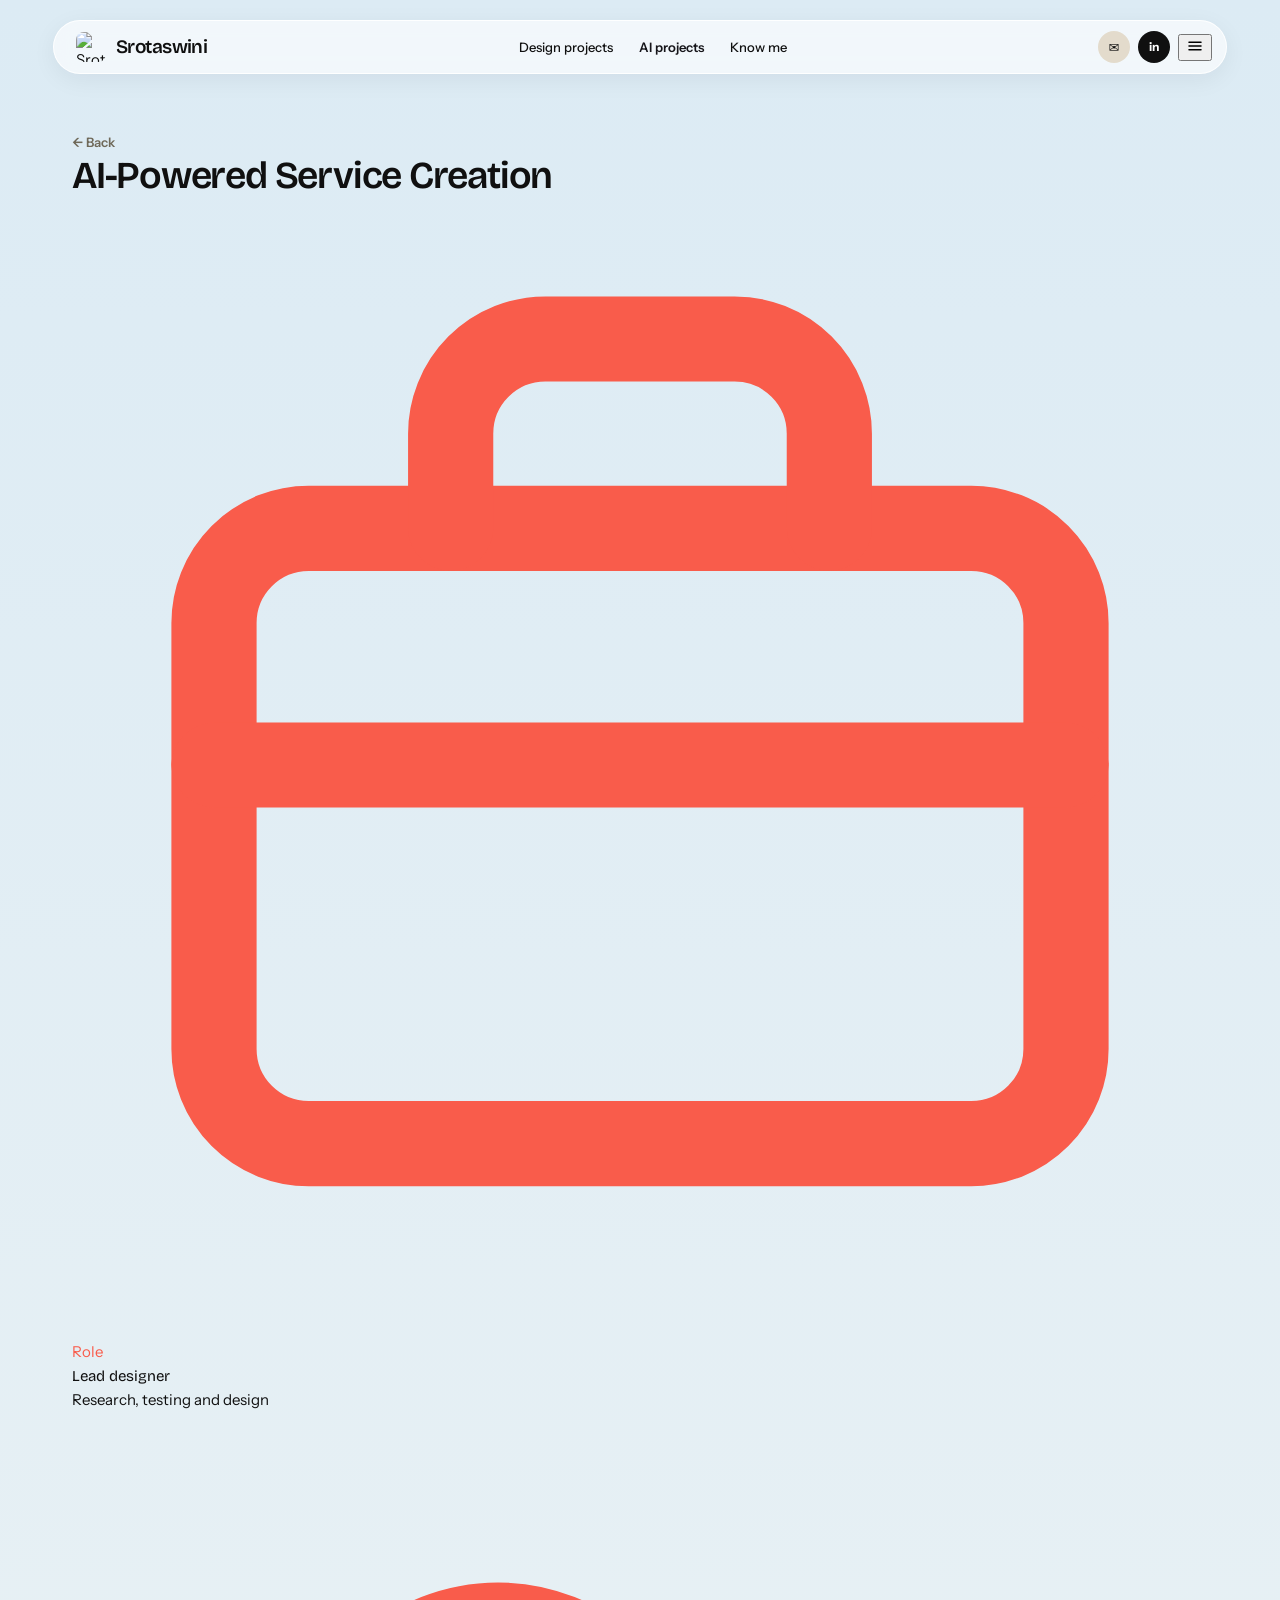
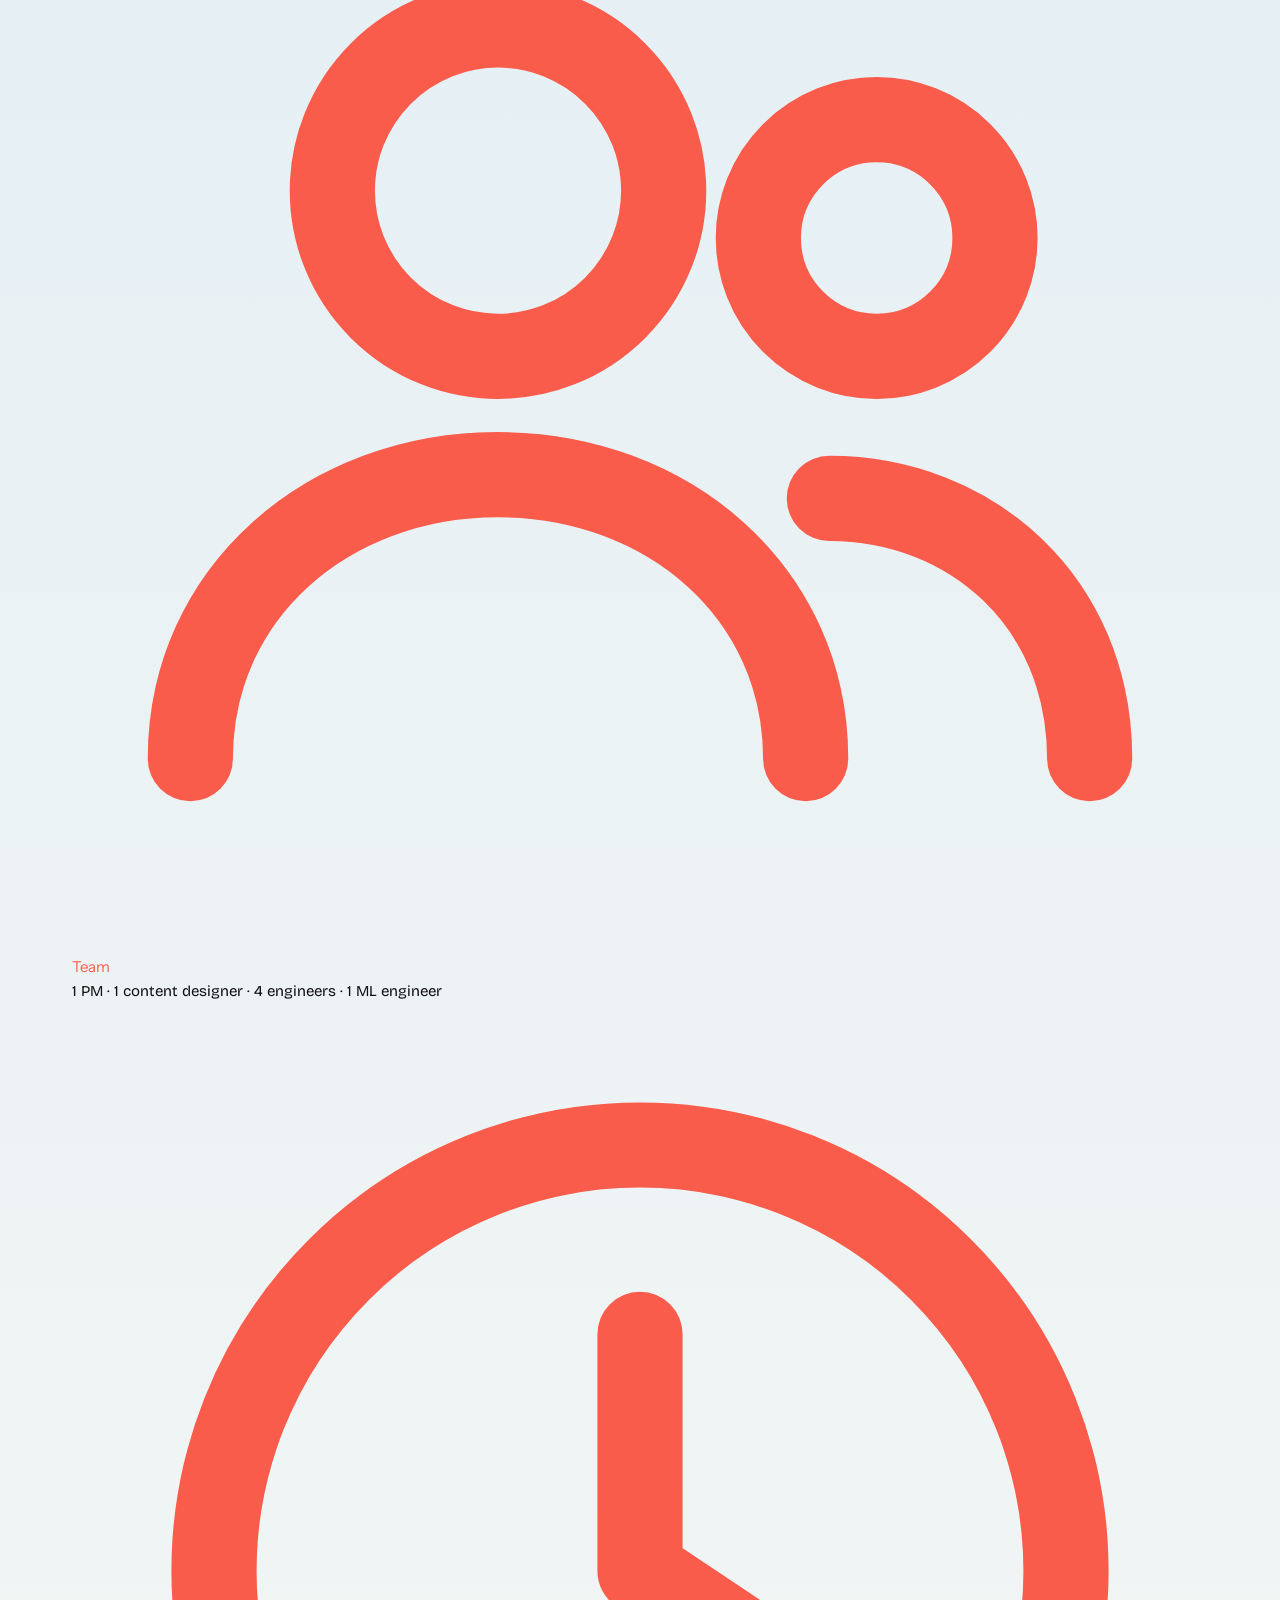
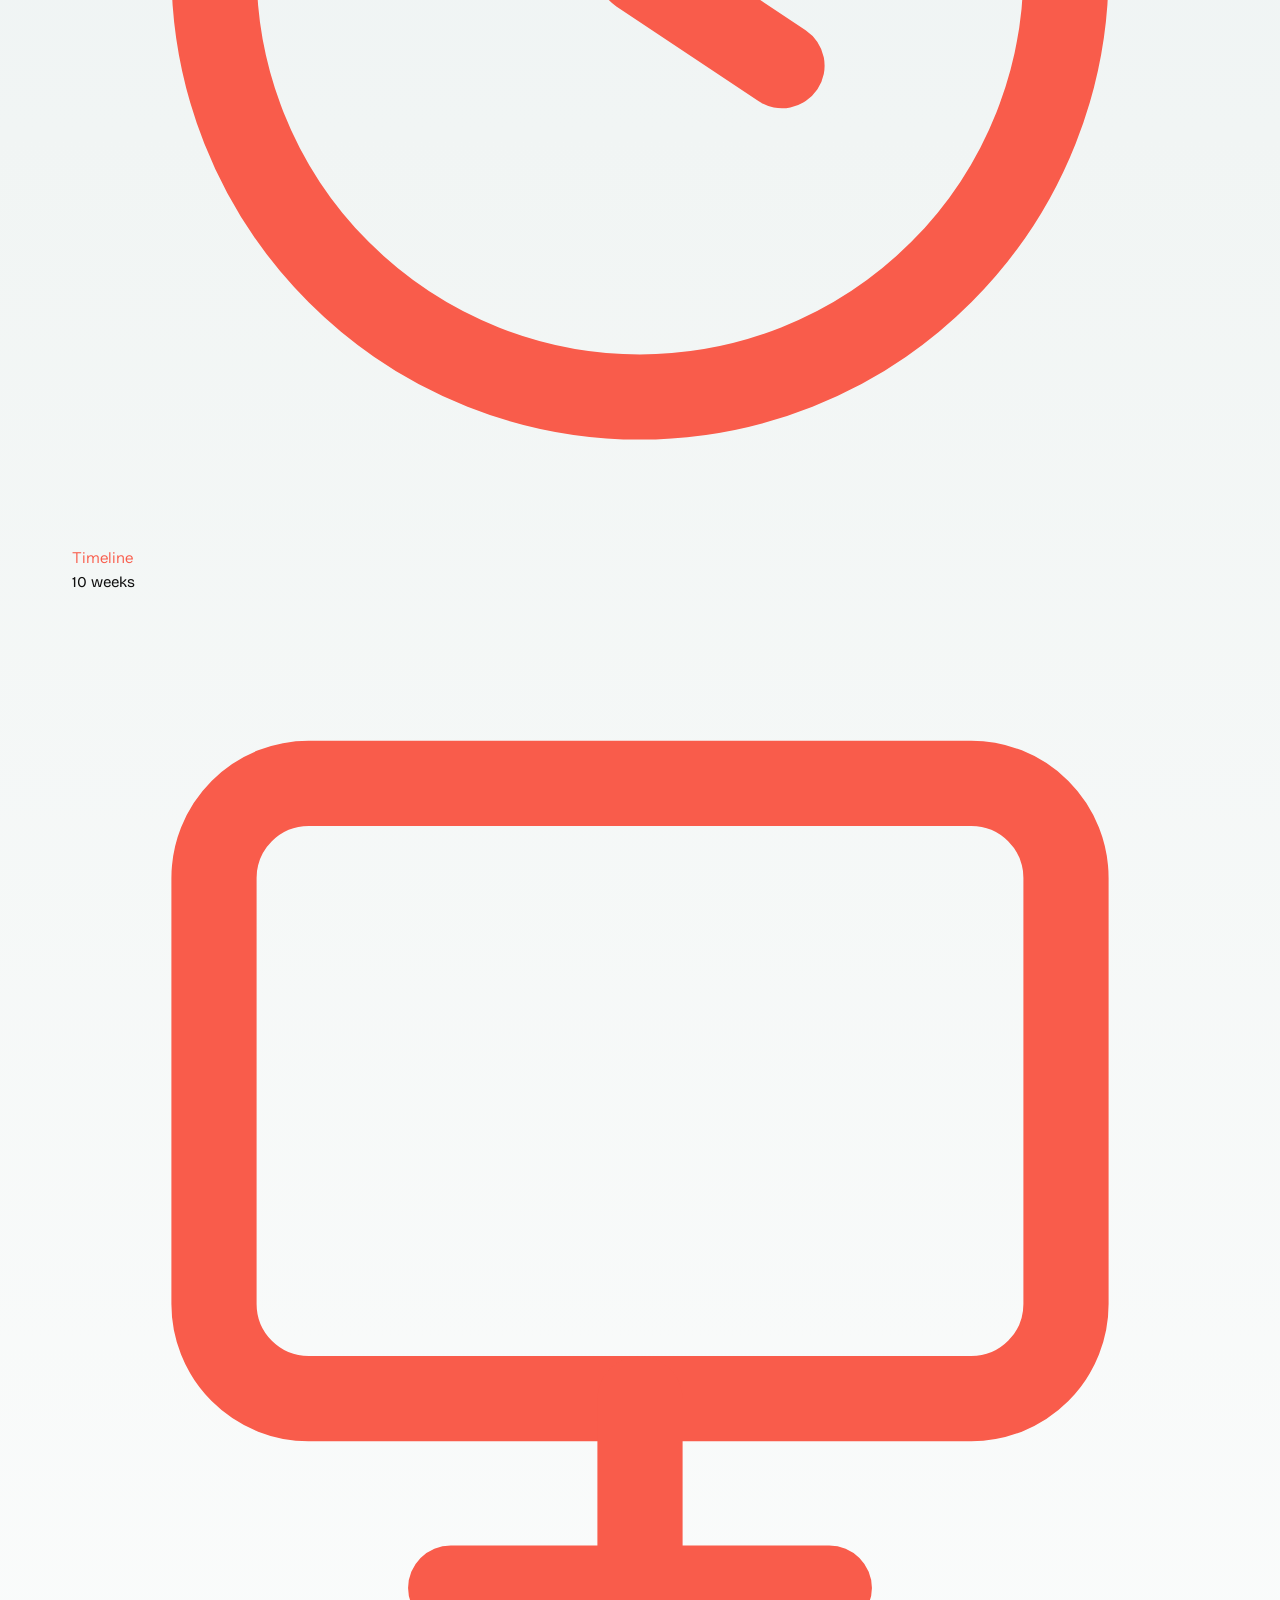
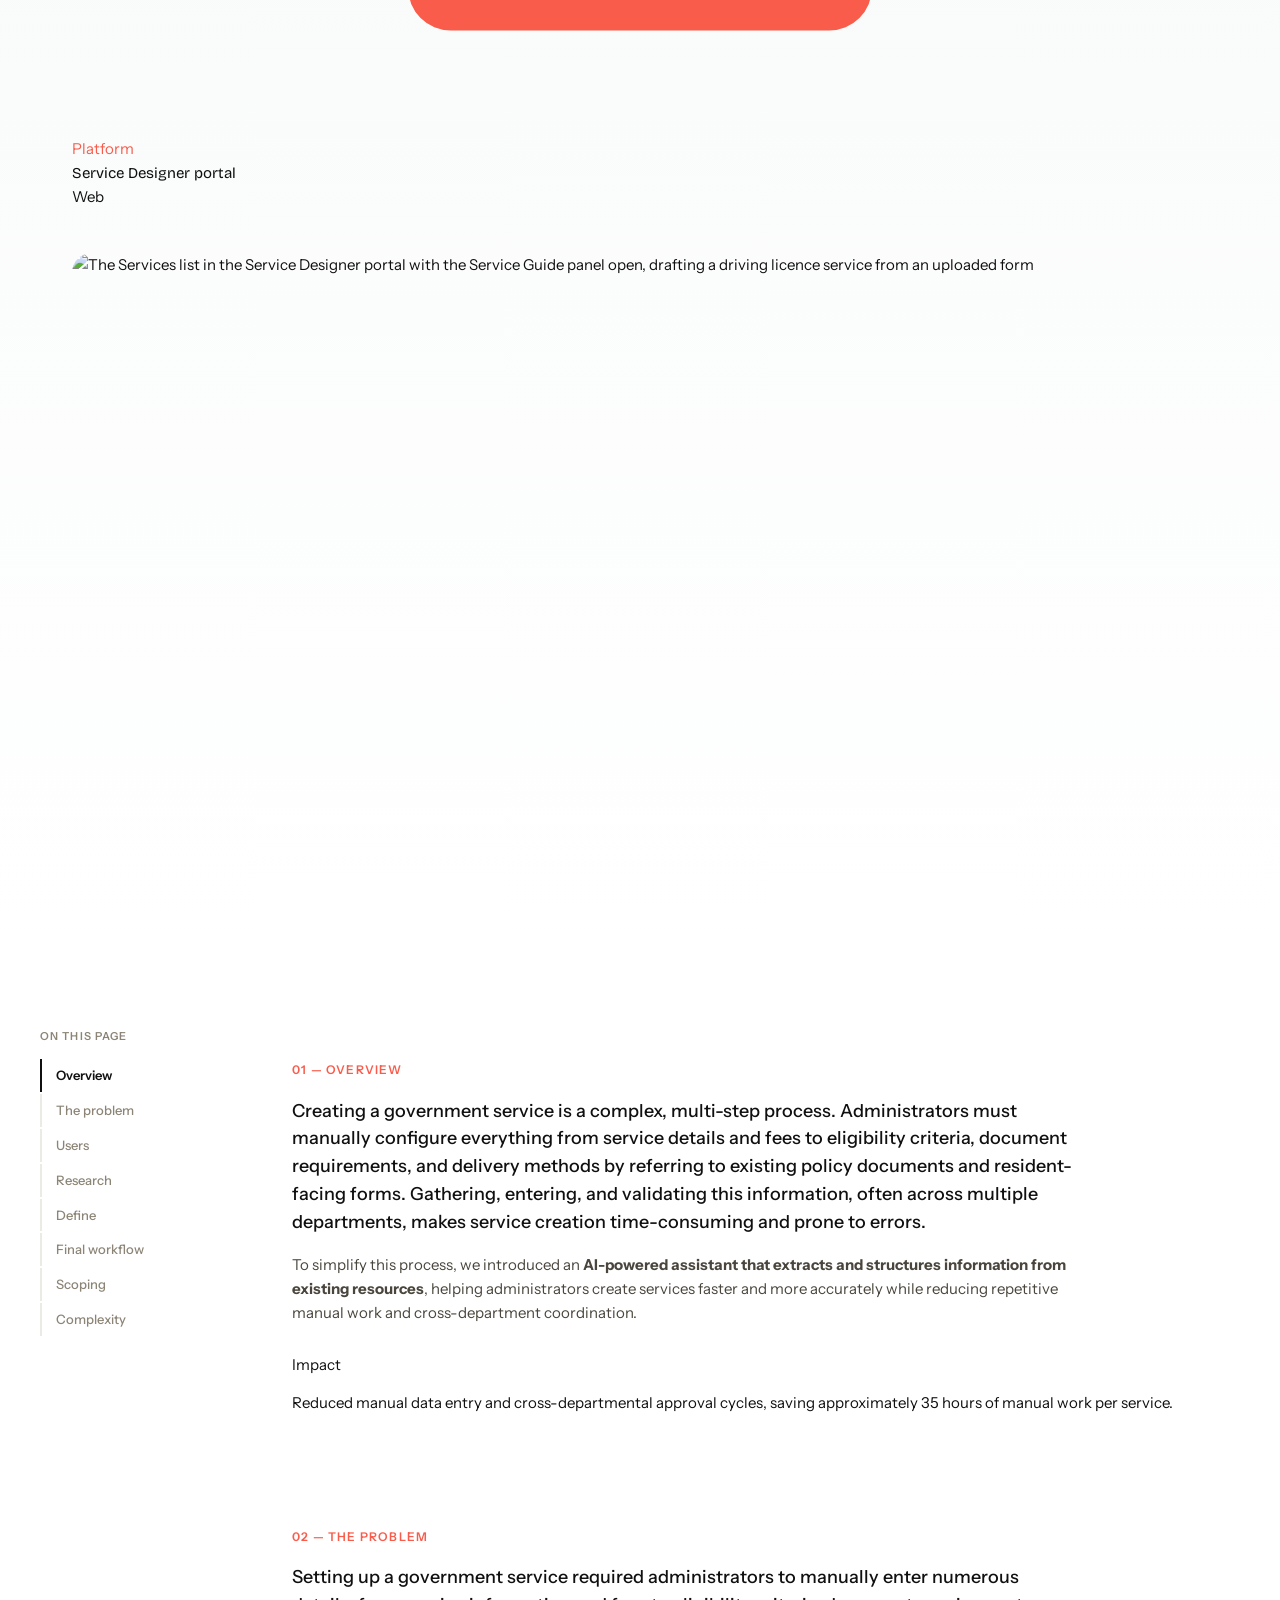
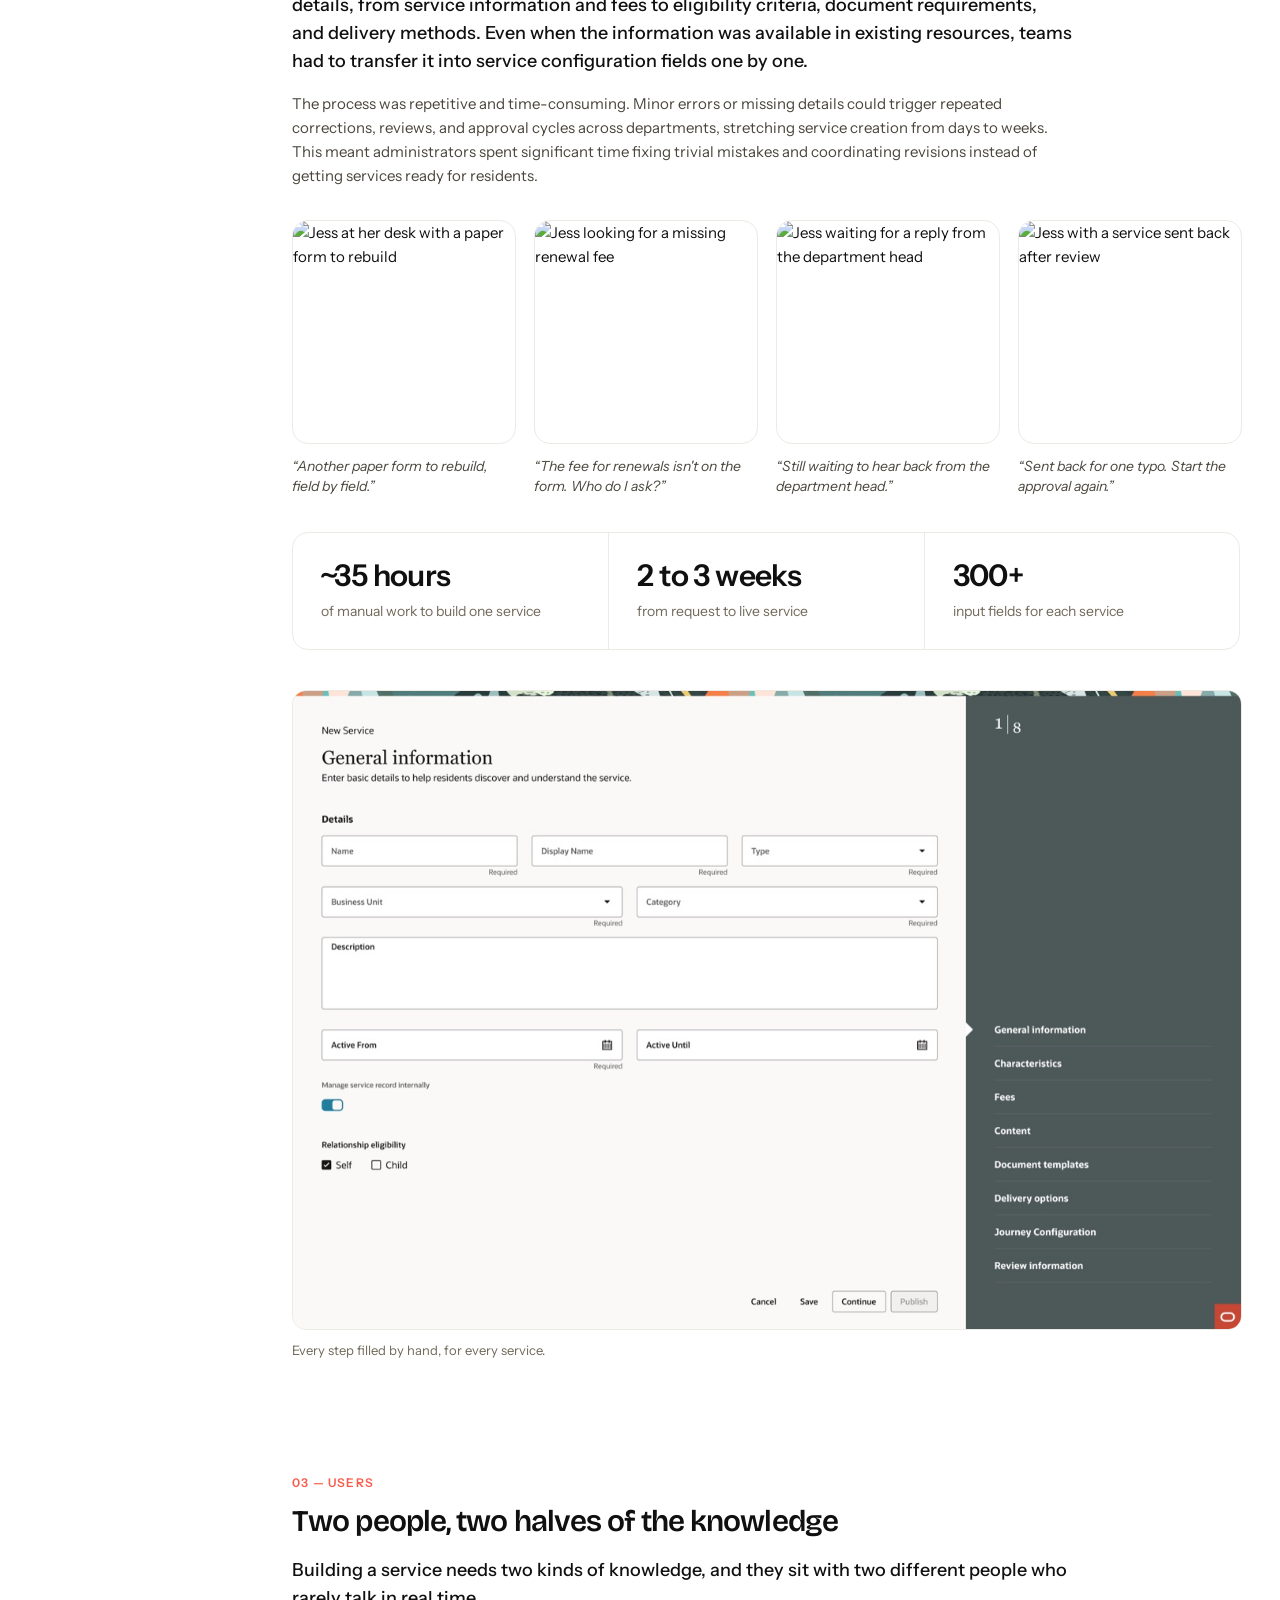
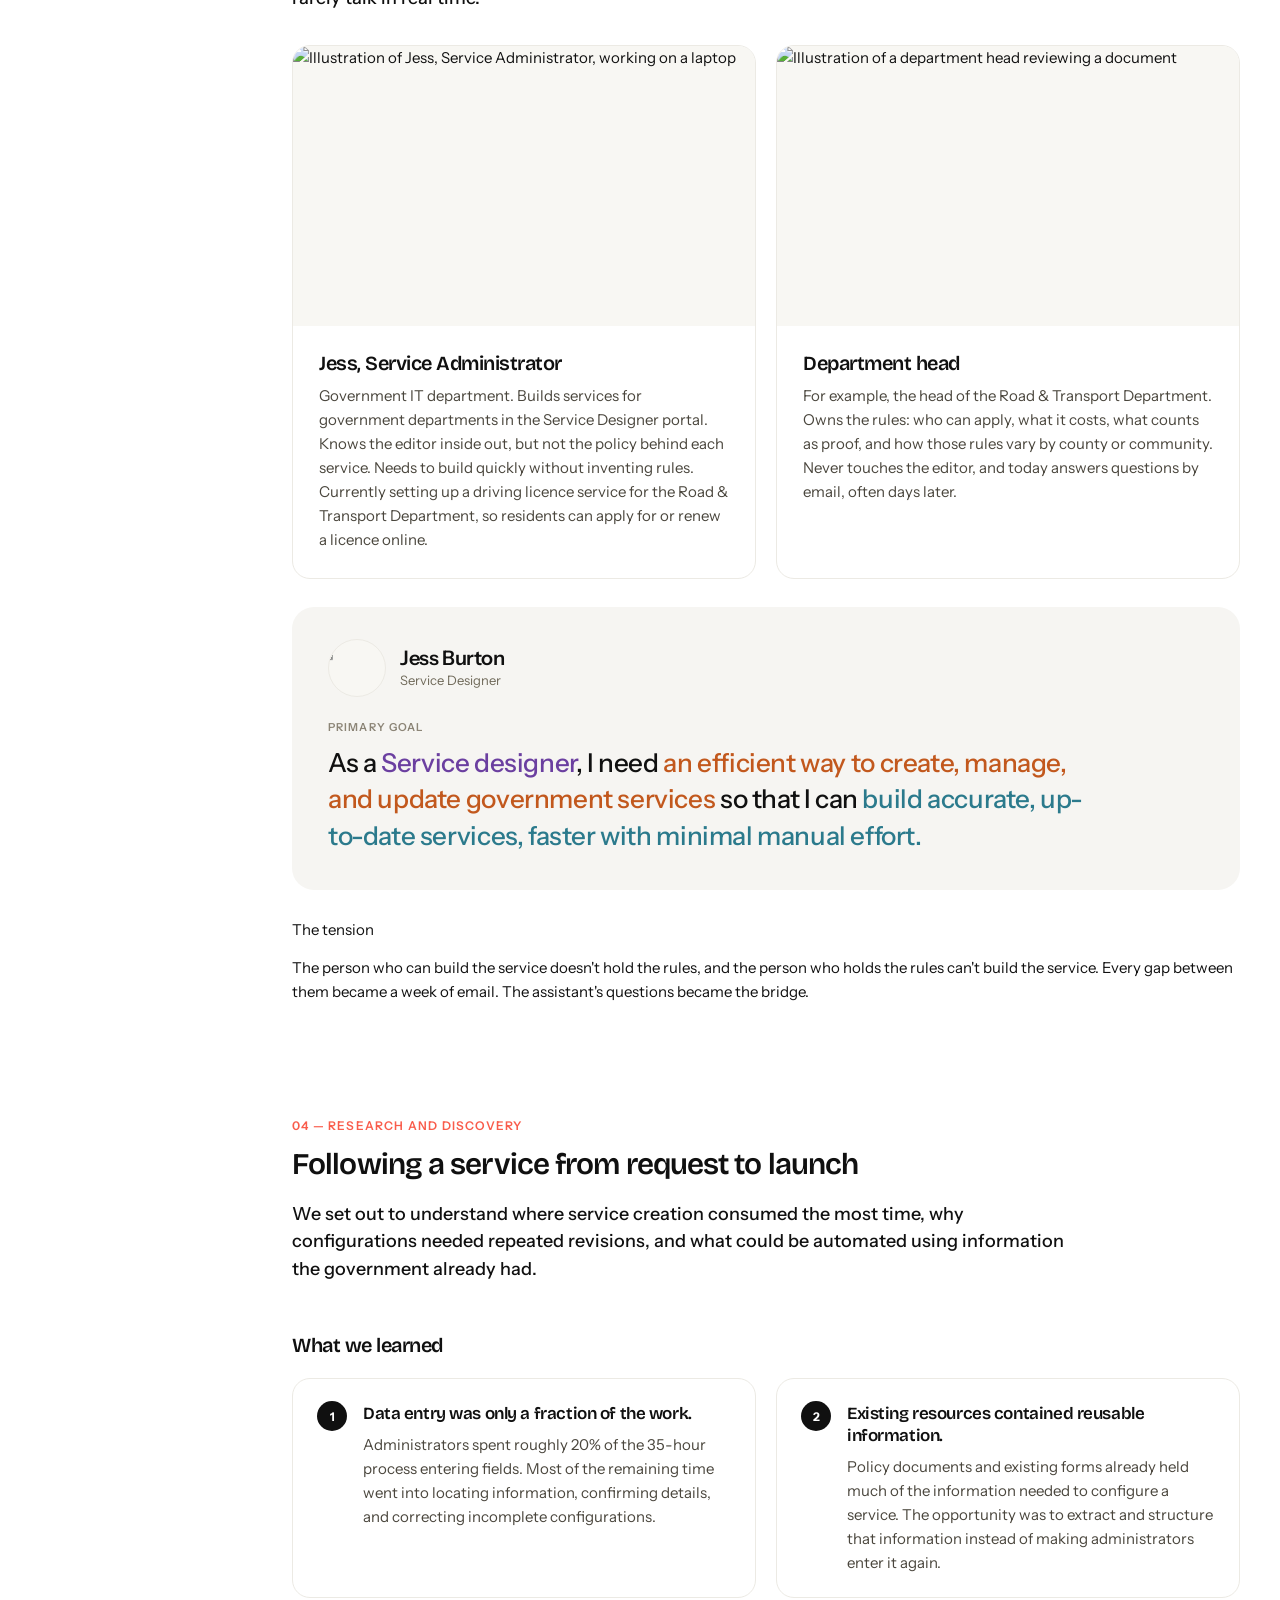
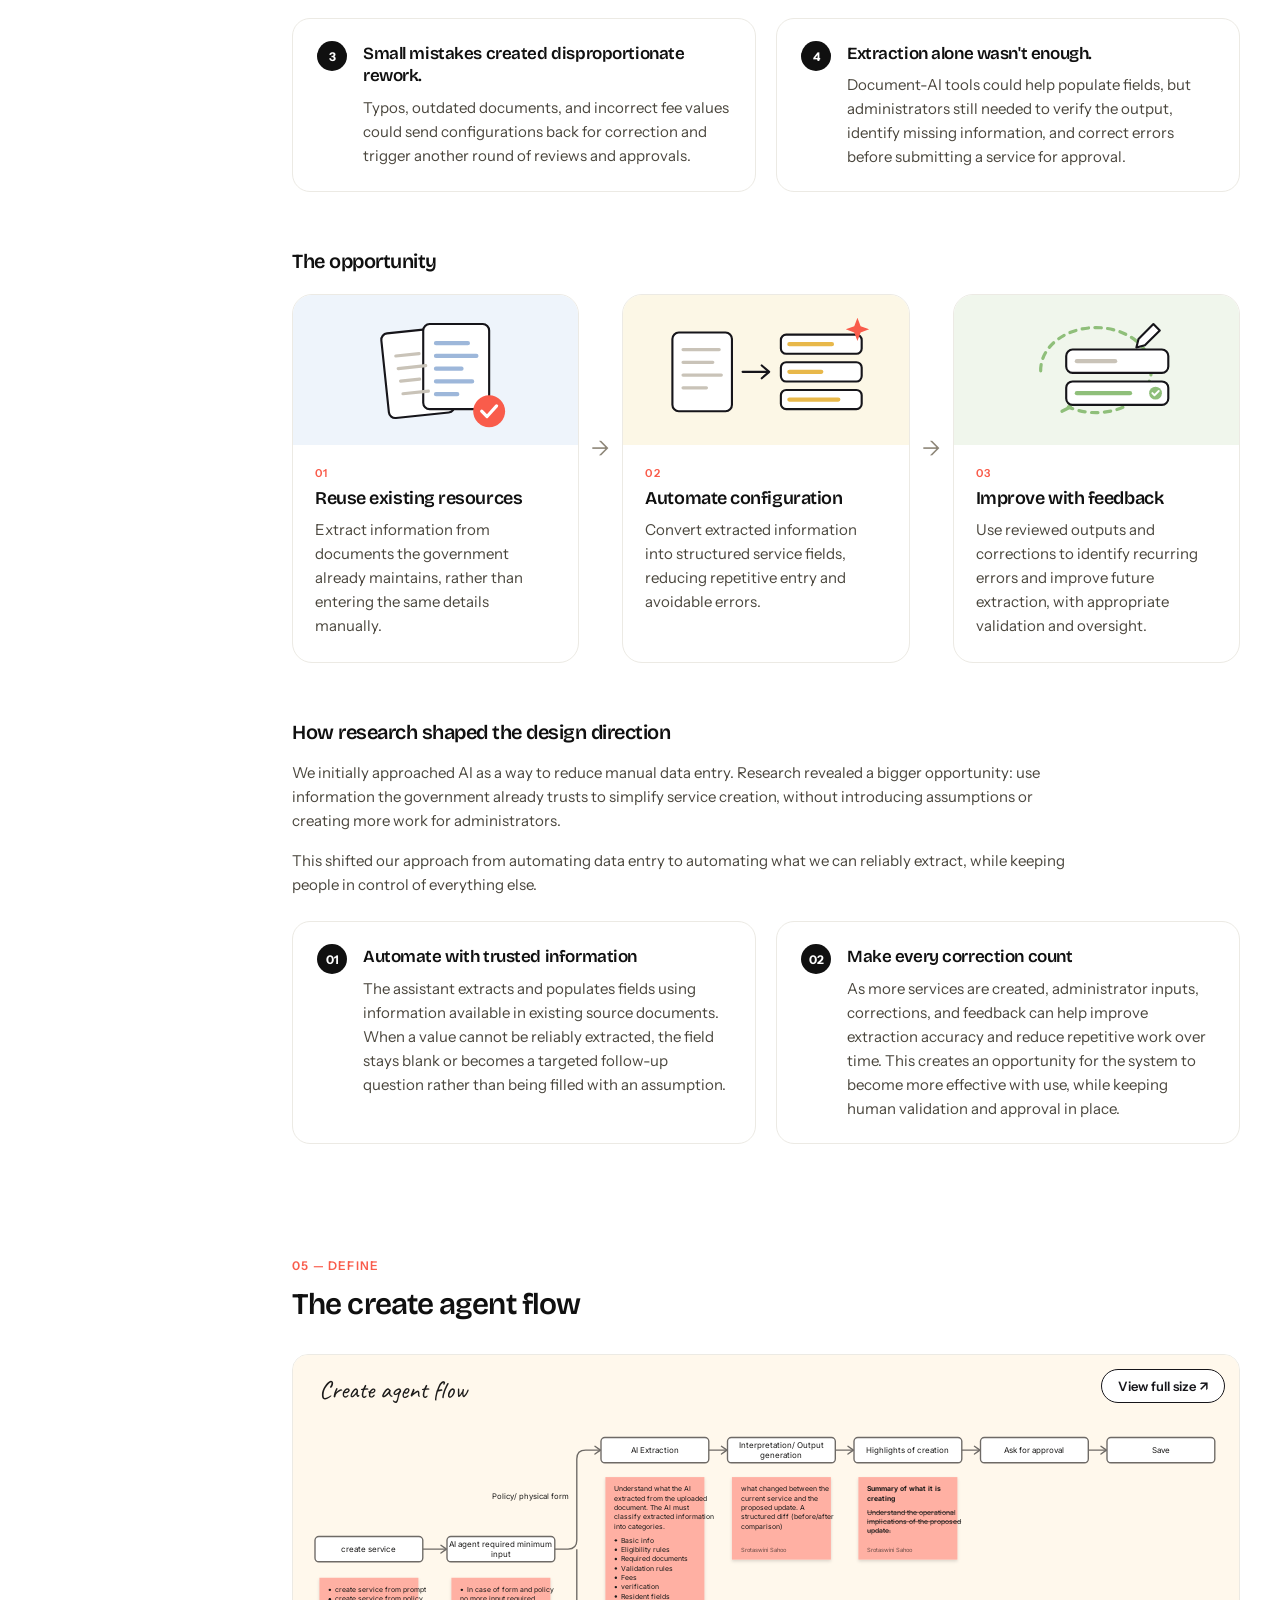
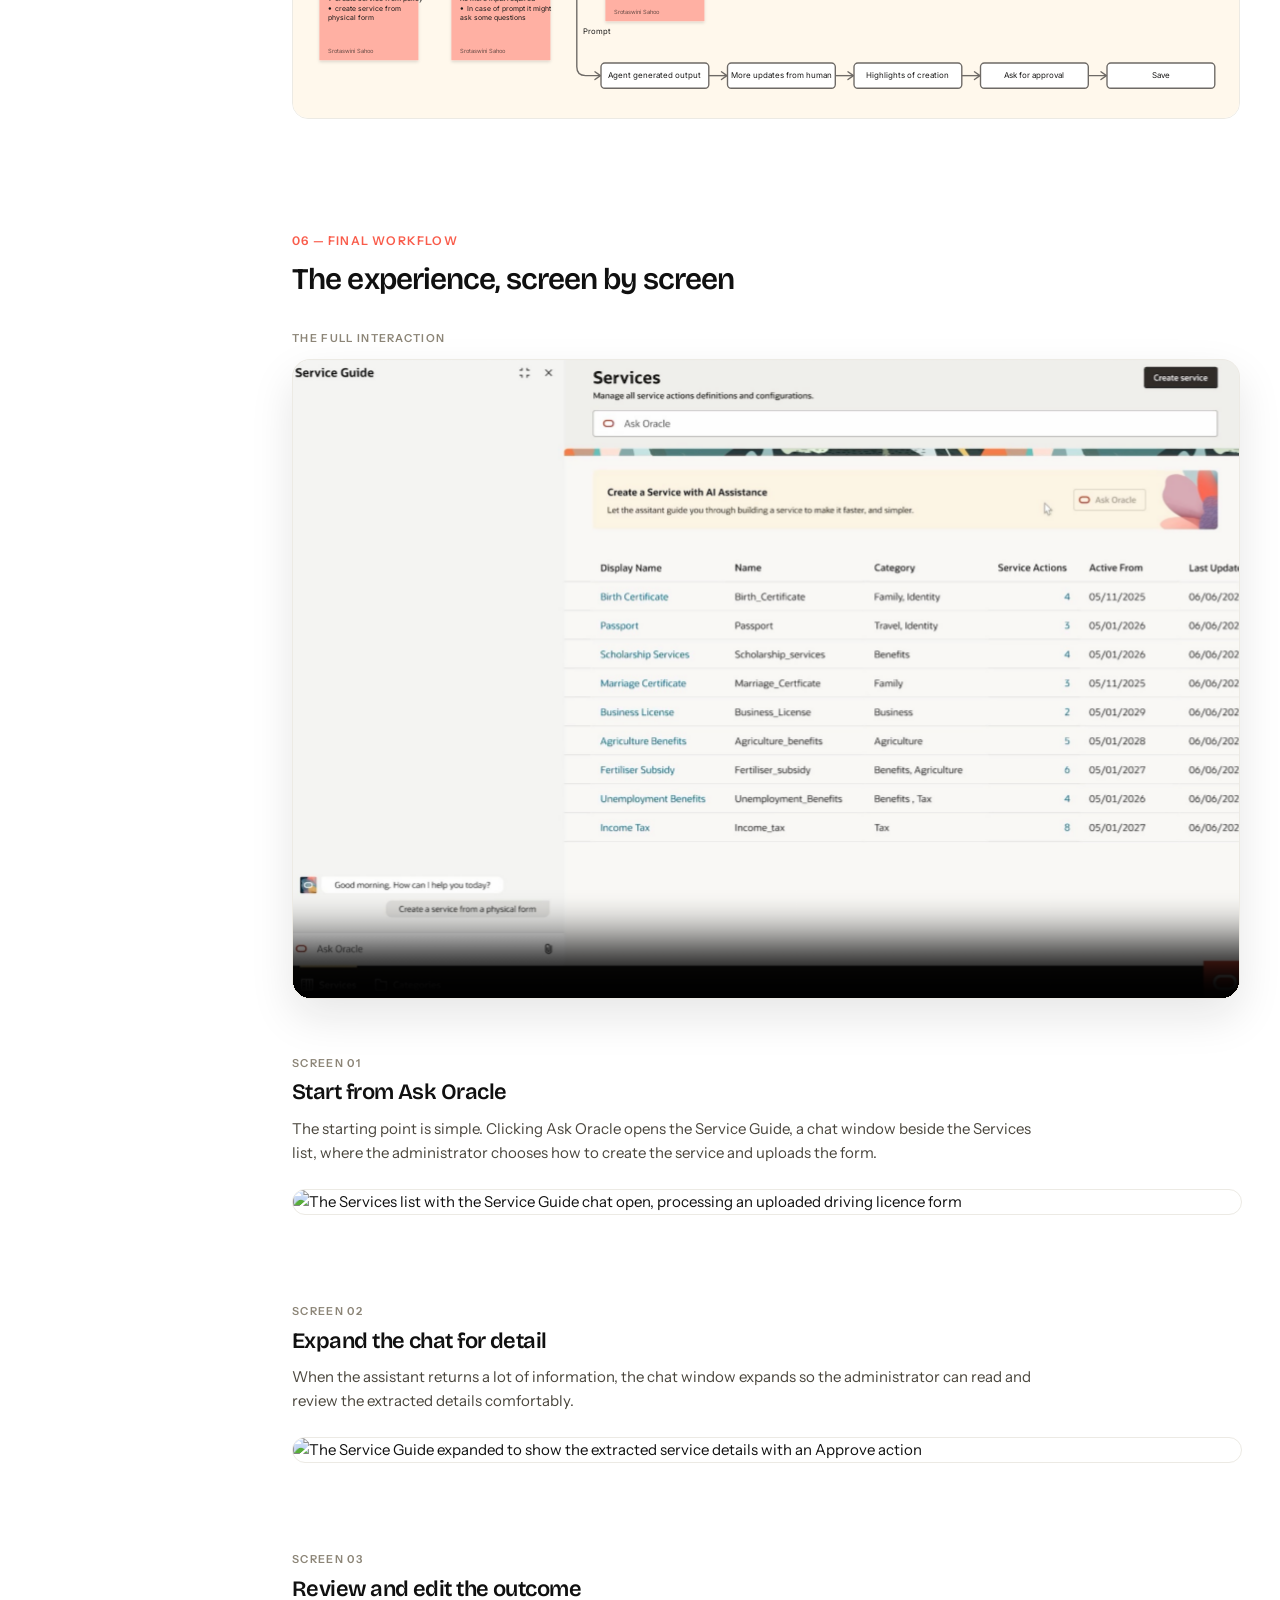
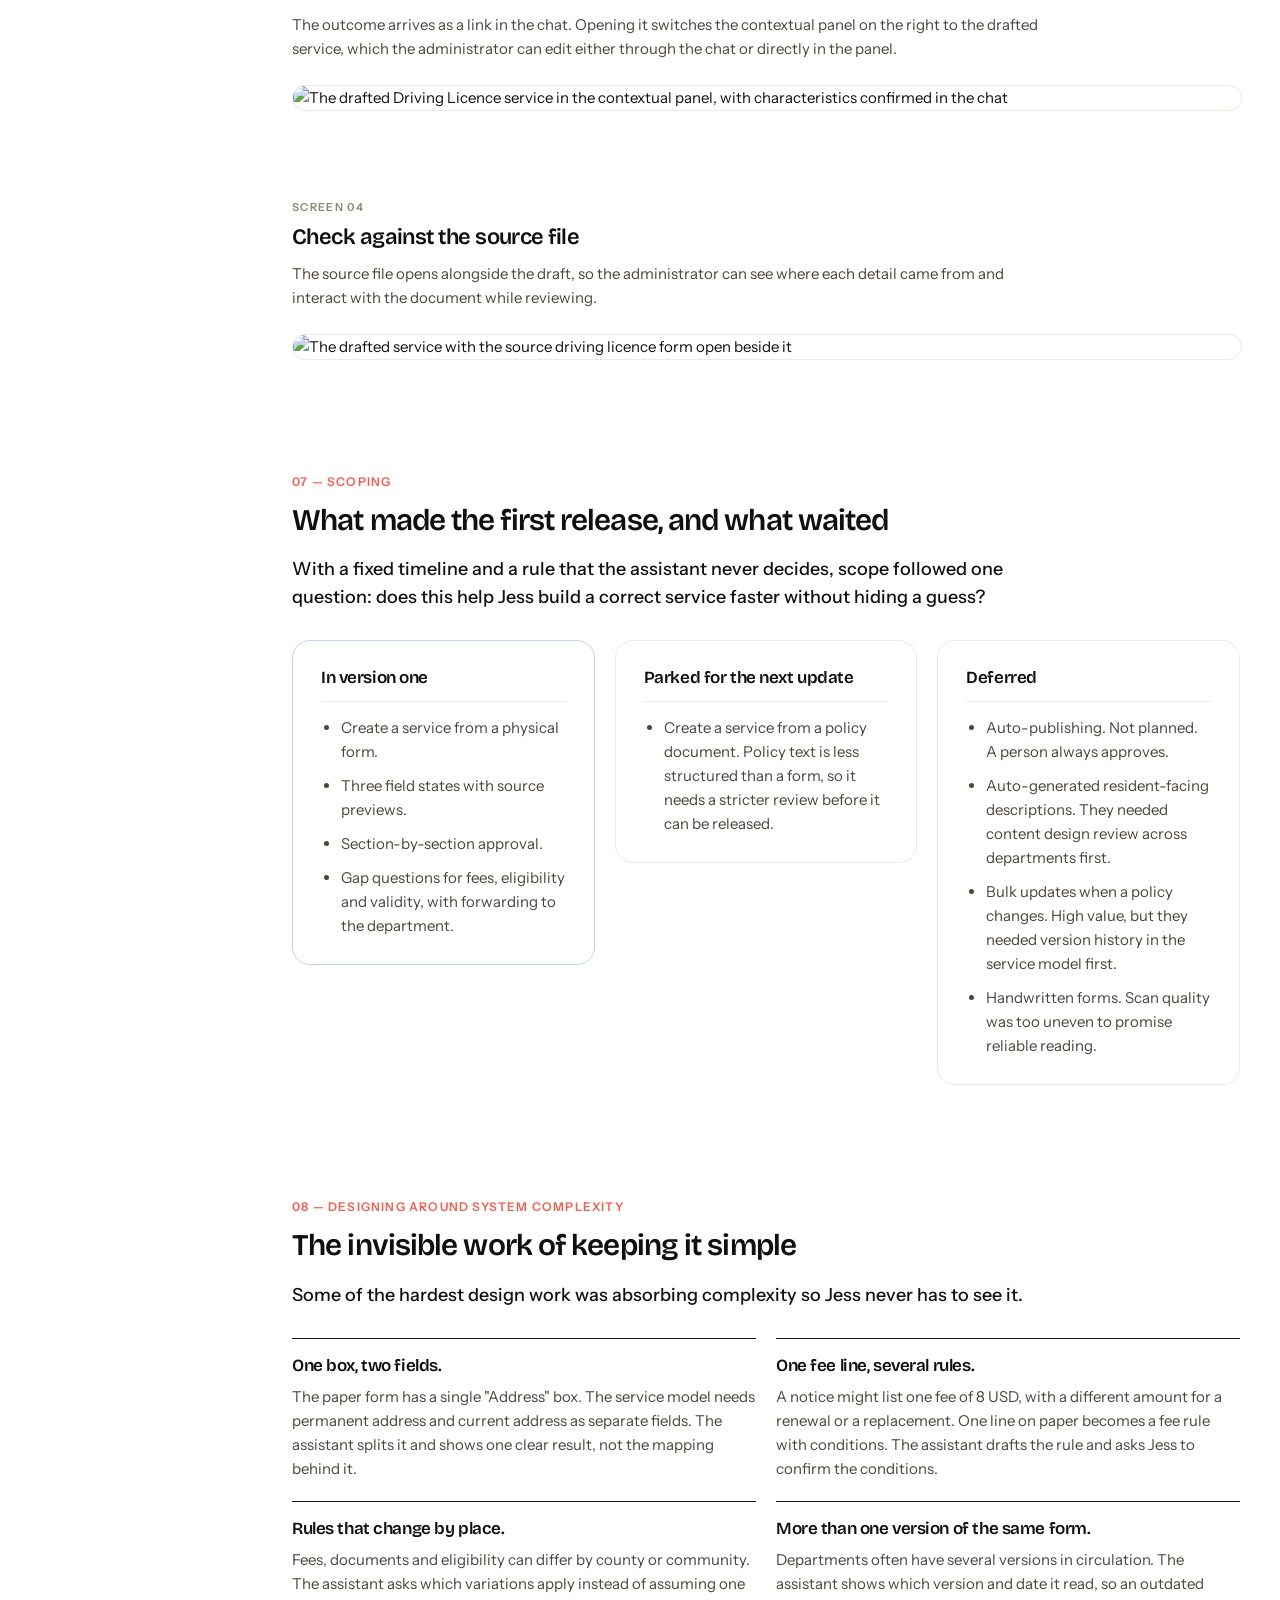
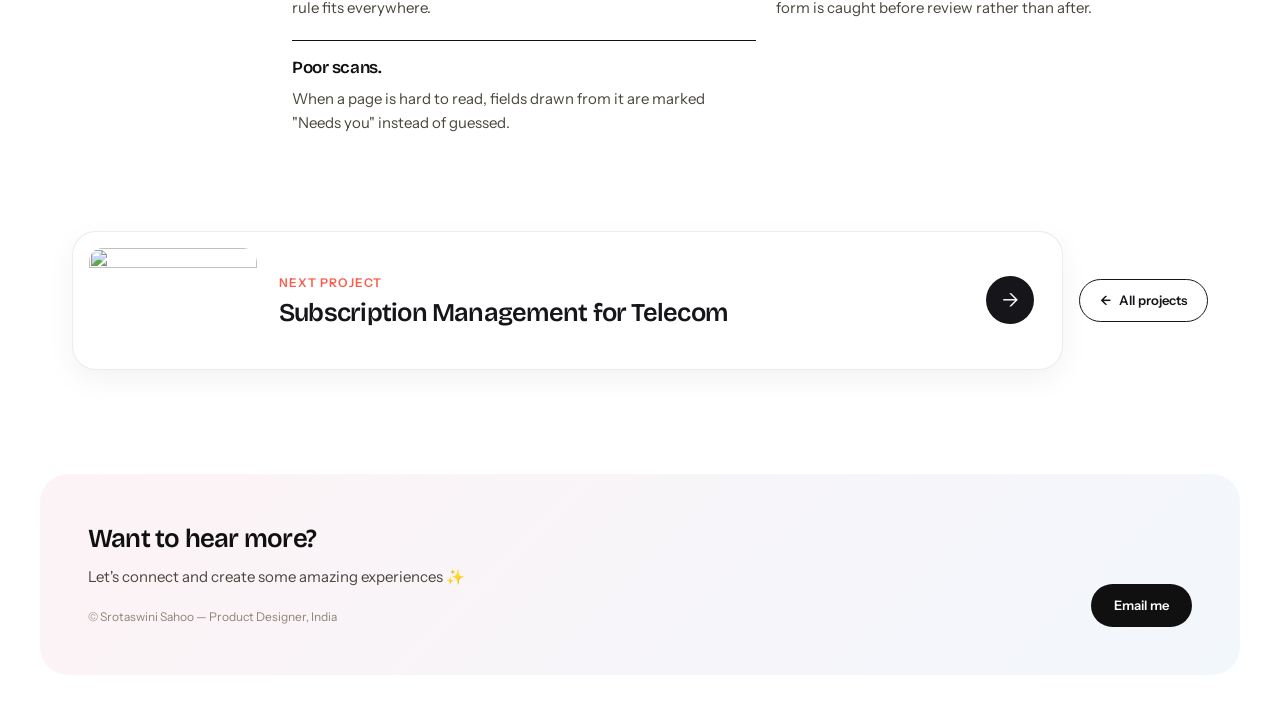
==== service-creation-assistant.html @ d2741306 "Add files via upload" ====
<!DOCTYPE html>
<html lang="en">
<head>
<meta charset="utf-8">
<meta name="viewport" content="width=device-width, initial-scale=1">
<title>AI-Powered Service Creation — Srotaswini</title>
<link rel="stylesheet" href="./site.css">
<link rel="preconnect" href="https://fonts.googleapis.com" />
<link rel="preconnect" href="https://fonts.gstatic.com" crossorigin="" />
<link href="https://fonts.googleapis.com/css2?family=Instrument+Sans:wght@400;500;600;700&amp;display=swap" rel="stylesheet" />
<style>
  html { scroll-behavior: smooth; }
  body { margin: 0; background: #FFFFFF; -webkit-font-smoothing: antialiased; }
  a { color: inherit; text-decoration: none; }
  a:hover { color: #F95C4B; }
</style>
<style>.hv-x1:hover{background: #101010 !important; color: #FFFFFF !important;}</style>
<style>
  .cs mark.ph { background: #FFF1A8; color: #6B5300; border-radius: 5px; padding: 1px 5px; font-size: .82em; font-weight: 700; letter-spacing: .02em; white-space: nowrap; }
  .sca-label { font-size: 12px; font-weight: 600; letter-spacing: .1em; text-transform: uppercase; color: #F95C4B; }
  .sca-p { color: #4a463d; margin: 16px 0 0; max-width: 780px; }
  .sca-lead { font-size: 18px; line-height: 1.55; font-weight: 500; color: #101010; margin: 18px 0 0; max-width: 780px; }
  .sca-note { font-style: italic; color: #6f6959; }
  .sca-ul { margin: 14px 0 0; padding-left: 20px; display: flex; flex-direction: column; gap: 10px; color: #4a463d; }
  .sca-ul strong { color: #101010; }
  .sca-grid2 { display: grid; grid-template-columns: repeat(2, minmax(0, 1fr)); gap: 20px; }
  .sca-card { border: 1px solid #ECEAE4; border-radius: 18px; padding: 26px 28px; background: #FFFFFF; min-width: 0; }
  .sca-stack { display: flex; flex-direction: column; gap: 20px; margin-top: 32px; }
  .sca-kicker { font-size: 11px; font-weight: 600; letter-spacing: .12em; text-transform: uppercase; color: #8c8577; }
  .sca-decision { margin: 18px 0 0; padding: 14px 18px; background: #F6F5F2; border-radius: 12px; color: #101010; }
  .sca-num { display: inline-grid; place-items: center; min-width: 30px; height: 30px; border-radius: 999px; background: #101010; color: #FFFFFF; font-size: 12px; font-weight: 700; flex: none; }
  .sca-lofa { display: flex; gap: 16px; align-items: flex-start; padding: 22px 24px; }
  .sca-call-top { display: flex; align-items: center; justify-content: space-between; gap: 12px; }
  .sca-trade { margin: 16px 0 0; padding-top: 14px; border-top: 1px dashed #E3DBCC; color: #6f6959; font-size: 14px; }
  .sca-stats { display: grid; grid-template-columns: repeat(3, minmax(0, 1fr)); border: 1px solid #ECEAE4; border-radius: 16px; margin-top: 36px; }
  .sca-stat { padding: 26px 28px; min-width: 0; }
  .sca-stat + .sca-stat { border-left: 1px solid #ECEAE4; }
  .sca-stat .n { font-family: 'Uncut Sans', 'Instrument Sans', sans-serif; font-size: 30px; font-weight: 600; letter-spacing: -.02em; line-height: 1.1; }
  .sca-stat .l { font-size: 14px; color: #6f6959; margin-top: 8px; }
  .sca-fig { margin: 32px 0 0; }
  .sca-fig figcaption { font-size: 13px; color: #6f6959; margin-top: 10px; }
  .sca-shot { display: block; width: 100%; height: auto; border-radius: 14px; border: 1px solid #ECEAE4; }
  .sca-slot { position: relative; background: #F6F5F2; border-radius: 16px; overflow: hidden; color: #8c8577; }
  .sca-slot .islot { background: transparent; }
  .sca-slot .cap { max-width: 520px; line-height: 1.45; }
  .sca-person { padding: 0; overflow: hidden; display: flex; flex-direction: column; }
  .sca-person img { display: block; width: 100%; height: 280px; object-fit: cover; object-position: 50% 15%; background: #4B4D52; }
  .sca-person-body { padding: 24px 26px 26px; }
  .sca-owner-icon { height: 280px; display: grid; place-items: center; background: #F3F0E9; color: #6f6959; }
  .sca-flow { display: flex; flex-wrap: wrap; gap: 6px; align-items: center; margin-top: 20px; font-size: 13px; font-weight: 600; }
  .sca-chip { background: #F6F5F2; border-radius: 999px; padding: 7px 14px; }
  .sca-arrow { padding: 6px 2px; color: #8c8577; }
  .sca-screens { display: flex; flex-direction: column; gap: 88px; margin-top: 56px; }
  .sca-dl { display: grid; grid-template-columns: 76px minmax(0, 1fr); gap: 12px 16px; margin: 20px 0 0; }
  .sca-dl dt { font-size: 11px; font-weight: 700; letter-spacing: .1em; text-transform: uppercase; color: #F95C4B; padding-top: 4px; }
  .sca-dl dd { margin: 0; color: #4a463d; }
  .sca-panel { margin: 0; }
  .sca-panel img { display: block; width: 100%; height: auto; border-radius: 16px; border: 1px solid #ECEAE4; box-shadow: 0 14px 34px rgba(16,16,16,.08); }
  .sca-key .sca-kicker { color: #F95C4B; }
  .sca-scope h3 { padding-bottom: 12px; border-bottom: 1px solid #ECEAE4; }
  .sca-scope.is-in { border-color: #BFD3EF; }
  .sca-cx { border-top: 1px solid #101010; padding-top: 16px; }
  .sca-table-wrap { margin-top: 32px; border: 1px solid #ECEAE4; border-radius: 16px; overflow: hidden; }
  .sca-table { width: 100%; border-collapse: collapse; font-size: 15px; }
  .sca-table th { text-align: left; font-size: 12px; font-weight: 600; letter-spacing: .08em; text-transform: uppercase; color: #8c8577; padding: 16px 22px; background: #F6F5F2; }
  .sca-table td { padding: 16px 22px; border-top: 1px solid #ECEAE4; color: #4a463d; }
  .sca-table td.after { color: #101010; font-weight: 600; }
  .sca-quote { margin: 36px 0 0; border-left: 2px solid #F95C4B; padding: 4px 0 4px 22px; }
  .sca-quote p { font-family: 'Uncut Sans', 'Instrument Sans', sans-serif; font-size: 20px; line-height: 1.45; letter-spacing: -.01em; font-weight: 600; margin: 0; max-width: 760px; }
  .sca-ph-note { display: inline-block; margin-top: 10px; font-size: 12px; font-style: italic; background: #FFF1A8; color: #6B5300; border-radius: 5px; padding: 2px 8px; }
  .sca-closing { background: #F3F0E9; border-radius: 22px; padding: 44px 44px 48px; }
  .sca-hero-panels { display: grid; grid-template-columns: repeat(3, minmax(0, 220px)); justify-content: center; gap: 32px; background: #F3F0E9; border-radius: 20px; padding: 44px 40px; margin-top: 36px; }
  .sca-hero-panels img { display: block; width: 100%; height: auto; border-radius: 14px; box-shadow: 0 16px 36px rgba(16,16,16,.10); }
  .sca-brief { display: grid; grid-template-columns: repeat(2, minmax(0, 1fr)); gap: 32px; margin-top: 32px; }
  .sca-brief h3 { font-family: 'Uncut Sans', 'Instrument Sans', sans-serif; font-size: 16px; font-weight: 600; margin: 0 0 8px; }
  .sca-brief p { margin: 0; color: #4a463d; }
  .caf-wrap { position: relative; margin-top: 32px; border-radius: 16px; overflow-x: auto; -webkit-overflow-scrolling: touch; border: 1px solid #ECEAE4; }
  .caf-open { position: absolute; right: 14px; top: 14px; border: 1px solid #16151A; background: #FFFFFF; color: #16151A; border-radius: 999px; padding: 8px 16px; font: 600 13px 'Instrument Sans', system-ui, sans-serif; cursor: pointer; }
  .caf-open:hover { background: #16151A; color: #FFFFFF; }
  .caf-dlg { width: 96vw; max-width: 1800px; max-height: 92vh; padding: 0; border: 0; border-radius: 20px; background: #FFF8EC; overflow: hidden; }
  .caf-dlg::backdrop { background: rgba(22,21,26,.6); }
  .caf-dlg-body { overflow: auto; max-height: 92vh; }
  .caf-big { min-width: 1500px; }
  .caf-close { position: sticky; float: right; top: 12px; margin: 12px 12px 0 0; z-index: 2; width: 40px; height: 40px; border-radius: 999px; border: 0; background: #16151A; color: #FFFFFF; font-size: 22px; line-height: 1; cursor: pointer; }
  .caf { display: block; width: 100%; min-width: 860px; height: auto; font-family: 'Inter', 'Instrument Sans', system-ui, sans-serif; }
  .caf .ttl { font-family: 'Caveat', 'Segoe Script', 'Bradley Hand', cursive; font-size: 46px; fill: #1C1B1A; }
  .caf .bx { font-size: 14.5px; fill: #1C1B1A; }
  .caf .lb { font-size: 14px; fill: #1C1B1A; }
  .caf .st { font-size: 12.5px; fill: #1C1B1A; }
  .caf .sb { font-weight: 700; }
  .caf .au { font-size: 10.5px; fill: #6B4E48; }
  .sca-strip { display: grid; grid-template-columns: repeat(4, minmax(0, 1fr)); gap: 20px; margin-top: 32px; }
  .sca-strip figure { margin: 0; }
  .sca-strip img { display: block; width: 100%; aspect-ratio: 1 / 1; object-fit: cover; border-radius: 16px; border: 1px solid #ECEAE4; }
  .sca-strip figcaption { margin-top: 12px; font-size: 14px; line-height: 1.45; color: #4a463d; font-style: italic; }
  .sca-table tr.is-chosen td { color: #101010; font-weight: 600; background: #FFFBF0; }
  .sca-chosen { display: inline-block; margin-right: 6px; font-size: 10px; font-weight: 700; letter-spacing: .08em; text-transform: uppercase; color: #FFFFFF; background: #F95C4B; border-radius: 999px; padding: 2px 8px; vertical-align: 1px; }
  .sca-goal { margin-top: 28px; padding: 32px 36px 36px; border-radius: 22px; background: #F6F5F2; }
  .sca-goal-who { display: flex; align-items: center; gap: 14px; }
  .sca-goal-av { width: 56px; height: 56px; border-radius: 999px; overflow: hidden; flex: none; background: #F8F7F3; border: 1px solid #ECEAE4; }
  .sca-goal-av img { width: 100%; height: 100%; object-fit: cover; transform: scale(2.6); transform-origin: 48% 30%; }
  .sca-person img.sca-illus { object-fit: cover; object-position: 50% 45%; background: #F8F7F3; }
  .sca-goal-name { font-family: 'Uncut Sans', 'Instrument Sans', sans-serif; font-size: 20px; font-weight: 600; letter-spacing: -.02em; line-height: 1.2; }
  .sca-goal-role { font-size: 13px; color: #6f6959; }
  .sca-goal-label { margin-top: 22px; font-size: 11px; font-weight: 600; letter-spacing: .1em; text-transform: uppercase; color: #8c8577; }
  .sca-goal-text { margin: 8px 0 0; max-width: 780px; font-family: 'Uncut Sans', 'Instrument Sans', sans-serif; font-size: clamp(20px, 2.2vw, 26px); line-height: 1.4; letter-spacing: -.015em; font-weight: 500; color: #101010; }
  .sca-goal .g-who { color: #6B3FA0; } .sca-goal .g-need { color: #C2581D; } .sca-goal .g-why { color: #2B7A8C; }
  .sca-ws-text { max-width: 760px; }
  .sca-video-block { margin-top: 32px; }
  .sca-video-wrap { margin-top: 12px; border-radius: 18px; overflow: hidden; border: 1px solid #ECEAE4; box-shadow: 0 18px 44px rgba(16,16,16,.10); background: #F3F1EC; }
  .sca-video { display: block; width: 100%; height: auto; aspect-ratio: 1920 / 1294; transform: scale(1.012); }
  .sca-opps { display: grid; grid-template-columns: minmax(0, 1fr) auto minmax(0, 1fr) auto minmax(0, 1fr); gap: 12px; margin-top: 20px; align-items: stretch; }
  .sca-opp { border-radius: 20px; overflow: hidden; background: #FFFFFF; border: 1px solid #ECEAE4; display: flex; flex-direction: column; }
  .sca-opp-art { height: 150px; display: grid; place-items: center; }
  .sca-opp-art svg { width: 82%; max-width: 240px; height: auto; }
  .sca-opp-1 .sca-opp-art { background: #EEF4FB; } .sca-opp-2 .sca-opp-art { background: #FCF7E6; } .sca-opp-3 .sca-opp-art { background: #F0F6EC; }
  .sca-opp-body { padding: 20px 22px 24px; }
  .sca-opp-body .sca-kicker { color: #F95C4B; }
  .sca-opp-arrow { align-self: center; margin-top: -60px; font-size: 22px; color: #8c8577; }
  .sca-scope-grid { display: grid; grid-template-columns: repeat(3, minmax(0, 1fr)); gap: 20px; margin-top: 28px; align-items: start; }
  @media (max-width: 900px) { .sca-strip { grid-template-columns: repeat(2, minmax(0, 1fr)); gap: 16px; } .sca-scope-grid, .sca-opps { grid-template-columns: minmax(0, 1fr); } .sca-opp-arrow { margin: -4px 0; transform: rotate(90deg); justify-self: center; } }
  @media (max-width: 900px) {
    .sca-grid2, .sca-brief { grid-template-columns: minmax(0, 1fr); }
    .sca-dl { grid-template-columns: 64px minmax(0, 1fr); }
    .sca-hero-panels { padding: 24px; gap: 14px; }
    .sca-stats { grid-template-columns: 1fr; }
    .sca-stat + .sca-stat { border-left: none; border-top: 1px solid #ECEAE4; }
    .sca-screen-side figure { max-width: 300px; }
    .sca-table th, .sca-table td { padding: 12px 14px; }
    .sca-closing { padding: 28px 24px 32px; }
  }
  @media (max-width: 600px) { .sca-hero-panels { grid-template-columns: repeat(3, 70%); overflow-x: auto; scroll-snap-type: x mandatory; } .sca-hero-panels img { scroll-snap-align: start; } }
</style>
<link rel="stylesheet" href="https://fonts.googleapis.com/css2?family=Bricolage+Grotesque:opsz,wght@12..96,500;12..96,600;12..96,700&family=Instrument+Sans:wght@400;500;600&display=swap">
<link rel="stylesheet" href="./scrapbook-theme.css">
<link rel="stylesheet" href="https://fonts.googleapis.com/css2?family=Caveat:wght@500&family=Inter:wght@400;500;700&display=swap">
</head>
<body>
<div class="cs" style="font-family: 'Instrument Sans', system-ui, sans-serif; color: #101010; background: #FFFFFF; overflow-x: clip; font-size: 15px; line-height: 1.6">

  <div style="background: #FFFFFF; padding: 20px 32px 56px; border-bottom: 1px solid #ECEAE4">
    <nav style="max-width: 1136px; margin: 0 auto; background: #FFFFFF; border-radius: 999px; padding: 10px 14px 10px 22px; display: flex; align-items: center; justify-content: space-between; box-shadow: 0 2px 14px rgba(16,16,16,.07)">
      <a href="./" style="display: flex; align-items: center; gap: 10px">
        <img src="./x-logo.jpg" alt="Srotaswini" style="width: 30px; height: 30px; border-radius: 8px; object-fit: cover; display: block" />
        <span style="font-family: 'Uncut Sans', 'Instrument Sans', sans-serif; font-size: 19px; letter-spacing: -.03em; font-weight: 600">Srotaswini</span>
      </a>
      <div style="display: flex; align-items: center; gap: 26px; font-size: 13px; font-weight: 500">
        <a href="./#works">Design projects</a>
        <a href="./#works" style="color: #F95C4B">AI projects</a>
        <a href="./about.html">Know me</a>
      </div>
      <div style="display: flex; align-items: center; gap: 8px">
        <a href="mailto:srotaswini.payal@gmail.com" title="Email" style="width: 32px; height: 32px; border-radius: 999px; background: #E3DBCC; display: grid; place-items: center; font-size: 13px">✉</a>
        <a href="https://www.linkedin.com/in/gosrotaswini/" title="LinkedIn" style="width: 32px; height: 32px; border-radius: 999px; background: #101010; color: #FFFFFF; display: grid; place-items: center; font-size: 12px; font-weight: 700">in</a>
        <button type="button" class="m-menu-btn" aria-label="Open menu" aria-expanded="false"><svg viewBox="0 0 24 24" width="18" height="18" fill="none" stroke="currentColor" stroke-width="2" stroke-linecap="round"><path d="M4 7h16M4 12h16M4 17h16"/></svg></button>
      </div>
    </nav>

    <div style="max-width: 1136px; margin: 56px auto 0">
      <a href="./#works" style="font-size: 13px; font-weight: 600; color: #6f6959">← Back</a>
      <div class="cs-hero">
        <div>
          <h1 style="font-family: 'Uncut Sans', 'Instrument Sans', sans-serif; font-size: 38px; line-height: 1.12; letter-spacing: -.03em; margin: 0; font-weight: 600; max-width: 560px; text-wrap: balance">AI-Powered Service Creation</h1>
          <div class="cs-meta"><div class="cs-meta-cell"><div class="cs-meta-label"><svg viewBox="0 0 24 24" fill="none" stroke="currentColor" stroke-width="1.8" stroke-linecap="round" stroke-linejoin="round"><rect x="3" y="7" width="18" height="13" rx="2"/><path d="M8 7V5a2 2 0 0 1 2-2h4a2 2 0 0 1 2 2v2"/><path d="M3 12h18"/></svg>Role</div><div class="cs-meta-value">Lead designer</div><div class="cs-meta-sub">Research, testing and design</div></div><div class="cs-meta-cell"><div class="cs-meta-label"><svg viewBox="0 0 24 24" fill="none" stroke="currentColor" stroke-width="1.8" stroke-linecap="round" stroke-linejoin="round"><circle cx="9" cy="8" r="3.5"/><path d="M2.5 20c0-3.5 2.9-6 6.5-6s6.5 2.5 6.5 6"/><circle cx="17" cy="9" r="2.5"/><path d="M16 14.5c3 0 5.5 2.2 5.5 5.5"/></svg>Team</div><div class="cs-meta-value">1 PM · 1 content designer · 4 engineers · 1 ML engineer</div><div class="cs-meta-sub"></div></div><div class="cs-meta-cell"><div class="cs-meta-label"><svg viewBox="0 0 24 24" fill="none" stroke="currentColor" stroke-width="1.8" stroke-linecap="round" stroke-linejoin="round"><circle cx="12" cy="12" r="9"/><path d="M12 7v5l3 2"/></svg>Timeline</div><div class="cs-meta-value">10 weeks</div><div class="cs-meta-sub"></div></div><div class="cs-meta-cell"><div class="cs-meta-label"><svg viewBox="0 0 24 24" fill="none" stroke="currentColor" stroke-width="1.8" stroke-linecap="round" stroke-linejoin="round"><rect x="3" y="4" width="18" height="13" rx="2"/><path d="M8 21h8M12 17v4"/></svg>Platform</div><div class="cs-meta-value">Service Designer portal</div><div class="cs-meta-sub">Web</div></div></div>
        </div>
      </div>
      <img src="./service-creation-2400.jpg" srcset="./service-creation-1200.jpg 1200w, ./service-creation-2400.jpg 2400w" sizes="(max-width: 1200px) 100vw, 1136px" decoding="async" alt="The Services list in the Service Designer portal with the Service Guide panel open, drafting a driving licence service from an uploaded form" style="width: 100%; aspect-ratio: 16 / 9; object-fit: cover; border-radius: 20px; margin-top: 44px; display: block" />
    </div>
  </div>

<div style="max-width: 1200px; margin: 0 auto; padding: 0 32px; display: grid; grid-template-columns: 180px minmax(0, 1fr); gap: 72px">
    <aside style="position: sticky; top: 0; align-self: start; padding: 80px 0 32px; display: flex; flex-direction: column; gap: 2px; font-size: 13px; max-height: 100vh; overflow-y: auto; box-sizing: border-box">
      <div style="font-size: 11px; font-weight: 600; letter-spacing: .1em; text-transform: uppercase; color: #8c8577; margin-bottom: 12px">On this page</div>
      
        <a href="#overview" style="padding: 6px 0 6px 14px; border-left: 2px solid #101010; color: #101010; font-weight: 600; transition: color .15s, border-color .15s;">Overview</a>
      
        <a href="#problem" style="padding: 6px 0 6px 14px; border-left: 2px solid #ECEAE4; color: #8c8577; font-weight: 500; transition: color .15s, border-color .15s;">The problem</a>
      
        <a href="#users" style="padding: 6px 0 6px 14px; border-left: 2px solid #ECEAE4; color: #8c8577; font-weight: 500; transition: color .15s, border-color .15s;">Users</a>
      
        <a href="#research" style="padding: 6px 0 6px 14px; border-left: 2px solid #ECEAE4; color: #8c8577; font-weight: 500; transition: color .15s, border-color .15s;">Research</a>
      
        <a href="#define" style="padding: 6px 0 6px 14px; border-left: 2px solid #ECEAE4; color: #8c8577; font-weight: 500; transition: color .15s, border-color .15s;">Define</a>
      
      
      
        <a href="#workflow" style="padding: 6px 0 6px 14px; border-left: 2px solid #ECEAE4; color: #8c8577; font-weight: 500; transition: color .15s, border-color .15s;">Final workflow</a>
      
        <a href="#scoping" style="padding: 6px 0 6px 14px; border-left: 2px solid #ECEAE4; color: #8c8577; font-weight: 500; transition: color .15s, border-color .15s;">Scoping</a>
      
        <a href="#complexity" style="padding: 6px 0 6px 14px; border-left: 2px solid #ECEAE4; color: #8c8577; font-weight: 500; transition: color .15s, border-color .15s;">Complexity</a>
      
      
      
      
    </aside>
    <div style="min-width: 0">

    <section id="overview" style="padding: 112px 0 0; scroll-margin-top: 24px">
      <div class="sca-label">01 — Overview</div>
      <p class="sca-lead">Creating a government service is a complex, multi-step process. Administrators must manually configure everything from service details and fees to eligibility criteria, document requirements, and delivery methods by referring to existing policy documents and resident-facing forms. Gathering, entering, and validating this information, often across multiple departments, makes service creation time-consuming and prone to errors.</p>
      <p class="sca-p">To simplify this process, we introduced an <strong>AI-powered assistant that extracts and structures information from existing resources</strong>, helping administrators create services faster and more accurately while reducing repetitive manual work and cross-department coordination.</p>
      <div class="cs-callout" style="margin-top: 28px"><span class="cs-pill cs-pill-blue">Impact</span><p style="margin: 14px 0 0">Reduced manual data entry and cross-departmental approval cycles, saving approximately 35 hours of manual work per service.</p></div>
    </section>

    <section id="problem" style="padding: 112px 0 0; scroll-margin-top: 24px">
      <div class="sca-label">02 — The problem</div>
      <p class="sca-lead">Setting up a government service required administrators to manually enter numerous details, from service information and fees to eligibility criteria, document requirements, and delivery methods. Even when the information was available in existing resources, teams had to transfer it into service configuration fields one by one.</p>
      <p class="sca-p">The process was repetitive and time-consuming. Minor errors or missing details could trigger repeated corrections, reviews, and approval cycles across departments, stretching service creation from days to weeks. This meant administrators spent significant time fixing trivial mistakes and coordinating revisions instead of getting services ready for residents.</p>
      <div class="sca-strip"><figure><img src="./problem-scene-1.webp" alt="Jess at her desk with a paper form to rebuild" decoding="async" /><figcaption>&ldquo;Another paper form to rebuild, field by field.&rdquo;</figcaption></figure><figure><img src="./problem-scene-2.webp" alt="Jess looking for a missing renewal fee" decoding="async" /><figcaption>&ldquo;The fee for renewals isn't on the form. Who do I ask?&rdquo;</figcaption></figure><figure><img src="./problem-scene-3.webp" alt="Jess waiting for a reply from the department head" decoding="async" /><figcaption>&ldquo;Still waiting to hear back from the department head.&rdquo;</figcaption></figure><figure><img src="./problem-scene-4.webp" alt="Jess with a service sent back after review" decoding="async" /><figcaption>&ldquo;Sent back for one typo. Start the approval again.&rdquo;</figcaption></figure></div>
      <div class="sca-stats"><div class="sca-stat"><div class="n">~35 hours</div><div class="l">of manual work to build one service</div></div><div class="sca-stat"><div class="n">2 to 3 weeks</div><div class="l">from request to live service</div></div><div class="sca-stat"><div class="n">300+</div><div class="l">input fields for each service</div></div></div>
      <figure class="sca-fig" style="margin: 40px 0 0"><img class="sca-shot" src="./general-info-2400.jpg" srcset="./general-info-1200.jpg 1200w, ./general-info-2400.jpg 2400w" sizes="(max-width: 1200px) 100vw, 900px" alt="The General information step of a new service, with the eight-step list on the right" decoding="async" /><figcaption>Every step filled by hand, for every service.</figcaption></figure>
    </section>

    <section id="users" style="padding: 112px 0 0; scroll-margin-top: 24px">
      <div class="sca-label">03 — Users</div>
      <h2 style="font-family: 'Uncut Sans', 'Instrument Sans', sans-serif; font-size: 30px; font-weight: 600; letter-spacing: -.025em; line-height: 1.18; margin: 12px 0 0; max-width: 760px; text-wrap: balance">Two people, two halves of the knowledge</h2>
      <p class="sca-lead">Building a service needs two kinds of knowledge, and they sit with two different people who rarely talk in real time.</p>
      <div class="sca-grid2" style="margin-top: 32px"><div class="sca-card sca-person"><img class="sca-illus" src="./persona-jess.jpg" alt="Illustration of Jess, Service Administrator, working on a laptop" decoding="async" /><div class="sca-person-body"><h3 style="font-family: 'Uncut Sans', 'Instrument Sans', sans-serif; font-size: 20px; font-weight: 600; letter-spacing: -.02em; line-height: 1.3; margin: 0 0 4px">Jess, Service Administrator</h3><p class="sca-p" style="margin: 8px 0 0">Government IT department. Builds services for government departments in the Service Designer portal. Knows the editor inside out, but not the policy behind each service. Needs to build quickly without inventing rules. Currently setting up a driving licence service for the Road &amp; Transport Department, so residents can apply for or renew a licence online.</p></div></div><div class="sca-card sca-person"><img class="sca-illus" src="./persona-head.jpg" alt="Illustration of a department head reviewing a document" decoding="async" /><div class="sca-person-body"><h3 style="font-family: 'Uncut Sans', 'Instrument Sans', sans-serif; font-size: 20px; font-weight: 600; letter-spacing: -.02em; line-height: 1.3; margin: 0 0 4px">Department head</h3><p class="sca-p" style="margin: 8px 0 0">For example, the head of the Road &amp; Transport Department. Owns the rules: who can apply, what it costs, what counts as proof, and how those rules vary by county or community. Never touches the editor, and today answers questions by email, often days later.</p></div></div></div>
      <div class="sca-goal"><div class="sca-goal-who"><span class="sca-goal-av"><img src="./persona-jess.jpg" alt="" decoding="async" /></span><div><div class="sca-goal-name">Jess Burton</div><div class="sca-goal-role">Service Designer</div></div></div><div class="sca-goal-label">Primary goal</div><p class="sca-goal-text">As a <span class="g-who">Service designer</span>, I need <span class="g-need">an efficient way to create, manage, and update government services</span> so that I can <span class="g-why">build accurate, up-to-date services, faster with minimal manual effort.</span></p></div>
      <div class="cs-callout" style="margin-top: 28px"><span class="cs-pill cs-pill-blue">The tension</span><p style="margin: 14px 0 0">The person who can build the service doesn't hold the rules, and the person who holds the rules can't build the service. Every gap between them became a week of email. The assistant's questions became the bridge.</p></div>
    </section>

    <section id="research" style="padding: 112px 0 0; scroll-margin-top: 24px">
      <div class="sca-label">04 — Research and discovery</div>
      <h2 style="font-family: 'Uncut Sans', 'Instrument Sans', sans-serif; font-size: 30px; font-weight: 600; letter-spacing: -.025em; line-height: 1.18; margin: 12px 0 0; max-width: 760px; text-wrap: balance">Following a service from request to launch</h2>
      <p class="sca-lead">We set out to understand where service creation consumed the most time, why configurations needed repeated revisions, and what could be automated using information the government already had.</p>
      <h3 style="font-family: 'Uncut Sans', 'Instrument Sans', sans-serif; font-size: 20px; font-weight: 600; letter-spacing: -.02em; line-height: 1.3; margin: 48px 0 0">What we learned</h3>
      <div class="sca-grid2" style="margin-top: 20px"><div class="sca-card sca-lofa"><span class="sca-num">1</span><div><h3 style="font-family: 'Uncut Sans', 'Instrument Sans', sans-serif; font-size: 20px; font-weight: 600; letter-spacing: -.02em; line-height: 1.3; font-size: 17px; margin: 2px 0 0">Data entry was only a fraction of the work.</h3><p class="sca-p" style="margin: 8px 0 0">Administrators spent roughly 20% of the 35-hour process entering fields. Most of the remaining time went into locating information, confirming details, and correcting incomplete configurations.</p></div></div><div class="sca-card sca-lofa"><span class="sca-num">2</span><div><h3 style="font-family: 'Uncut Sans', 'Instrument Sans', sans-serif; font-size: 20px; font-weight: 600; letter-spacing: -.02em; line-height: 1.3; font-size: 17px; margin: 2px 0 0">Existing resources contained reusable information.</h3><p class="sca-p" style="margin: 8px 0 0">Policy documents and existing forms already held much of the information needed to configure a service. The opportunity was to extract and structure that information instead of making administrators enter it again.</p></div></div><div class="sca-card sca-lofa"><span class="sca-num">3</span><div><h3 style="font-family: 'Uncut Sans', 'Instrument Sans', sans-serif; font-size: 20px; font-weight: 600; letter-spacing: -.02em; line-height: 1.3; font-size: 17px; margin: 2px 0 0">Small mistakes created disproportionate rework.</h3><p class="sca-p" style="margin: 8px 0 0">Typos, outdated documents, and incorrect fee values could send configurations back for correction and trigger another round of reviews and approvals.</p></div></div><div class="sca-card sca-lofa"><span class="sca-num">4</span><div><h3 style="font-family: 'Uncut Sans', 'Instrument Sans', sans-serif; font-size: 20px; font-weight: 600; letter-spacing: -.02em; line-height: 1.3; font-size: 17px; margin: 2px 0 0">Extraction alone wasn't enough.</h3><p class="sca-p" style="margin: 8px 0 0">Document-AI tools could help populate fields, but administrators still needed to verify the output, identify missing information, and correct errors before submitting a service for approval.</p></div></div></div>
      <h3 style="font-family: 'Uncut Sans', 'Instrument Sans', sans-serif; font-size: 20px; font-weight: 600; letter-spacing: -.02em; line-height: 1.3; margin: 56px 0 0">The opportunity</h3>
      <div class="sca-opps"><div class="sca-opp sca-opp-1"><div class="sca-opp-art" aria-hidden="true"><svg viewBox="0 0 220 120"><g fill="#FFFFFF" stroke="#16151A" stroke-width="2" stroke-linejoin="round"><rect x="62" y="22" width="62" height="80" rx="6" transform="rotate(-6 93 62)"/><rect x="98" y="16" width="62" height="80" rx="6"/></g><g stroke="#9DB7DA" stroke-width="4" stroke-linecap="round"><path d="M110 34h30M110 46h38M110 58h24M110 70h34M110 82h20"/></g><g stroke="#C9C3B8" stroke-width="3" stroke-linecap="round"><path d="M74 44h22M75 56h26M76 68h18M77 80h24" transform="rotate(-6 93 62)"/></g><circle cx="160" cy="98" r="15" fill="#F95C4B"/><path d="M153 98l5 5 9-10" fill="none" stroke="#FFFFFF" stroke-width="3" stroke-linecap="round" stroke-linejoin="round"/></svg></div><div class="sca-opp-body"><div class="sca-kicker">01</div><h3 style="font-family: 'Uncut Sans', 'Instrument Sans', sans-serif; font-size: 20px; font-weight: 600; letter-spacing: -.02em; line-height: 1.3; font-size: 18px; margin: 4px 0 0">Reuse existing resources</h3><p class="sca-p" style="margin: 8px 0 0">Extract information from documents the government already maintains, rather than entering the same details manually.</p></div></div><span class="sca-opp-arrow" aria-hidden="true">→</span><div class="sca-opp sca-opp-2"><div class="sca-opp-art" aria-hidden="true"><svg viewBox="0 0 220 120"><rect x="22" y="24" width="56" height="74" rx="6" fill="#FFFFFF" stroke="#16151A" stroke-width="2"/><g stroke="#C9C3B8" stroke-width="3" stroke-linecap="round"><path d="M32 40h34M32 52h28M32 64h36M32 76h22"/></g><path d="M88 61h24" stroke="#16151A" stroke-width="2" stroke-linecap="round"/><path d="M106 55l7 6-7 6" fill="none" stroke="#16151A" stroke-width="2" stroke-linecap="round" stroke-linejoin="round"/><g fill="#FFFFFF" stroke="#16151A" stroke-width="2"><rect x="124" y="26" width="76" height="18" rx="5"/><rect x="124" y="52" width="76" height="18" rx="5"/><rect x="124" y="78" width="76" height="18" rx="5"/></g><g stroke="#E8B84A" stroke-width="4" stroke-linecap="round"><path d="M132 35h40M132 61h30M132 87h46"/></g><path d="M196 10l3 8 8 3-8 3-3 8-3-8-8-3 8-3z" fill="#F95C4B"/></svg></div><div class="sca-opp-body"><div class="sca-kicker">02</div><h3 style="font-family: 'Uncut Sans', 'Instrument Sans', sans-serif; font-size: 20px; font-weight: 600; letter-spacing: -.02em; line-height: 1.3; font-size: 18px; margin: 4px 0 0">Automate configuration</h3><p class="sca-p" style="margin: 8px 0 0">Convert extracted information into structured service fields, reducing repetitive entry and avoidable errors.</p></div></div><span class="sca-opp-arrow" aria-hidden="true">→</span><div class="sca-opp sca-opp-3"><div class="sca-opp-art" aria-hidden="true"><svg viewBox="0 0 220 120"><path d="M58 60a52 40 0 1 1 26 34" fill="none" stroke="#8FBF7A" stroke-width="3" stroke-dasharray="6 6" stroke-linecap="round"/><path d="M78 98l8-4-3-9" fill="none" stroke="#8FBF7A" stroke-width="3" stroke-linecap="round" stroke-linejoin="round"/><rect x="82" y="40" width="96" height="22" rx="6" fill="#FFFFFF" stroke="#16151A" stroke-width="2"/><path d="M92 51h36" stroke="#C9C3B8" stroke-width="4" stroke-linecap="round"/><path d="M90 51h40" stroke="#F95C4B" stroke-width="2" stroke-linecap="round" opacity=".0"/><rect x="82" y="70" width="96" height="22" rx="6" fill="#FFFFFF" stroke="#16151A" stroke-width="2"/><path d="M92 81h50" stroke="#8FBF7A" stroke-width="4" stroke-linecap="round"/><circle cx="166" cy="81" r="6" fill="#8FBF7A"/><path d="M163 81l2 2 4-4" fill="none" stroke="#FFFFFF" stroke-width="1.8" stroke-linecap="round" stroke-linejoin="round"/><path d="M150 30l14-14 6 6-14 14-8 2z" fill="#FFFFFF" stroke="#16151A" stroke-width="2" stroke-linejoin="round"/></svg></div><div class="sca-opp-body"><div class="sca-kicker">03</div><h3 style="font-family: 'Uncut Sans', 'Instrument Sans', sans-serif; font-size: 20px; font-weight: 600; letter-spacing: -.02em; line-height: 1.3; font-size: 18px; margin: 4px 0 0">Improve with feedback</h3><p class="sca-p" style="margin: 8px 0 0">Use reviewed outputs and corrections to identify recurring errors and improve future extraction, with appropriate validation and oversight.</p></div></div></div>
      <h3 style="font-family: 'Uncut Sans', 'Instrument Sans', sans-serif; font-size: 20px; font-weight: 600; letter-spacing: -.02em; line-height: 1.3; margin: 56px 0 0">How research shaped the design direction</h3>
      <p class="sca-p">We initially approached AI as a way to reduce manual data entry. Research revealed a bigger opportunity: use information the government already trusts to simplify service creation, without introducing assumptions or creating more work for administrators.</p>
      <p class="sca-p">This shifted our approach from automating data entry to automating what we can reliably extract, while keeping people in control of everything else.</p>
      <div class="sca-grid2" style="margin-top: 24px"><div class="sca-card sca-lofa"><span class="sca-num">01</span><div><h3 style="font-family: 'Uncut Sans', 'Instrument Sans', sans-serif; font-size: 20px; font-weight: 600; letter-spacing: -.02em; line-height: 1.3; font-size: 17px; margin: 2px 0 0">Automate with trusted information</h3><p class="sca-p" style="margin: 8px 0 0">The assistant extracts and populates fields using information available in existing source documents. When a value cannot be reliably extracted, the field stays blank or becomes a targeted follow-up question rather than being filled with an assumption.</p></div></div><div class="sca-card sca-lofa"><span class="sca-num">02</span><div><h3 style="font-family: 'Uncut Sans', 'Instrument Sans', sans-serif; font-size: 20px; font-weight: 600; letter-spacing: -.02em; line-height: 1.3; font-size: 17px; margin: 2px 0 0">Make every correction count</h3><p class="sca-p" style="margin: 8px 0 0">As more services are created, administrator inputs, corrections, and feedback can help improve extraction accuracy and reduce repetitive work over time. This creates an opportunity for the system to become more effective with use, while keeping human validation and approval in place.</p></div></div></div>
    </section>

    <section id="define" style="padding: 112px 0 0; scroll-margin-top: 24px">
      <div class="sca-label">05 — Define</div>
      <h2 style="font-family: 'Uncut Sans', 'Instrument Sans', sans-serif; font-size: 30px; font-weight: 600; letter-spacing: -.025em; line-height: 1.18; margin: 12px 0 0; max-width: 760px; text-wrap: balance">The create agent flow</h2>
      <figure class="sca-fig" style="margin: 0"><div class="caf-wrap"><svg class="caf" viewBox="0 0 1720 660" role="img" aria-label="Create agent flow: create service, the AI agent asks for minimum input, then either a policy or physical form path (AI extraction, interpretation and output generation, highlights of creation, ask for approval, save) or a prompt path (agent generated output, more updates from human, highlights of creation, ask for approval, save)" xmlns="http://www.w3.org/2000/svg"><defs><filter id="sh" x="-10%" y="-10%" width="130%" height="130%"><feDropShadow dx="0" dy="3" stdDeviation="3" flood-color="#000" flood-opacity=".14"/></filter></defs><rect width="1720" height="660" rx="20" fill="#FFF8EC"/><text x="48" y="78" class="ttl">Create agent flow</text><rect x="40" y="330" width="196" height="46" rx="7" fill="#FFFFFF" stroke="#6E6A66" stroke-width="2.5"/><text x="138" y="358" text-anchor="middle" class="bx"><tspan x="138" dy="0">create service</tspan></text><path d="M236 353H278" stroke="#6E6A66" stroke-width="2.5" fill="none"/><path d="M269 346l10 7-10 7" stroke="#6E6A66" stroke-width="2.5" fill="none" stroke-linecap="round" stroke-linejoin="round"/><rect x="280" y="330" width="196" height="46" rx="7" fill="#FFFFFF" stroke="#6E6A66" stroke-width="2.5"/><text x="378" y="349" text-anchor="middle" class="bx"><tspan x="378" dy="0">AI agent required minimum</tspan><tspan x="378" dy="18">input</tspan></text><path d="M476 353 H500 Q516 353 516 337 V189 Q516 173 532 173 H558" fill="none" stroke="#6E6A66" stroke-width="2.5"/><path d="M549 166l10 7-10 7" stroke="#6E6A66" stroke-width="2.5" fill="none" stroke-linecap="round" stroke-linejoin="round"/><path d="M516 353 V567 Q516 583 532 583 H558" fill="none" stroke="#6E6A66" stroke-width="2.5"/><path d="M549 576l10 7-10 7" stroke="#6E6A66" stroke-width="2.5" fill="none" stroke-linecap="round" stroke-linejoin="round"/><text x="502" y="262" text-anchor="end" class="lb">Policy/ physical form</text><text x="528" y="508" class="lb">Prompt</text><g filter="url(#sh)"><rect x="48" y="405" width="180" height="150" fill="#FFB0A3"/></g><circle cx="67" cy="427" r="2.2" fill="#1C1B1A"/><text x="76" y="431" class="st">create service from prompt</text><circle cx="67" cy="444" r="2.2" fill="#1C1B1A"/><text x="76" y="448" class="st">create service from policy</text><circle cx="67" cy="461" r="2.2" fill="#1C1B1A"/><text x="76" y="465" class="st">create service from</text><text x="64" y="482" class="st">    physical form</text><text x="64" y="541" class="au">Srotaswini Sahoo</text><g filter="url(#sh)"><rect x="288" y="405" width="180" height="150" fill="#FFB0A3"/></g><circle cx="307" cy="427" r="2.2" fill="#1C1B1A"/><text x="316" y="431" class="st">In case of form and policy</text><text x="304" y="448" class="st">    no more input required</text><circle cx="307" cy="461" r="2.2" fill="#1C1B1A"/><text x="316" y="465" class="st">In case of prompt it might</text><text x="304" y="482" class="st">    ask some questions</text><text x="304" y="541" class="au">Srotaswini Sahoo</text><rect x="560" y="150" width="196" height="46" rx="7" fill="#FFFFFF" stroke="#6E6A66" stroke-width="2.5"/><text x="658" y="178" text-anchor="middle" class="bx"><tspan x="658" dy="0">AI Extraction</tspan></text><path d="M756 173H788" stroke="#6E6A66" stroke-width="2.5" fill="none"/><path d="M779 166l10 7-10 7" stroke="#6E6A66" stroke-width="2.5" fill="none" stroke-linecap="round" stroke-linejoin="round"/><rect x="790" y="150" width="196" height="46" rx="7" fill="#FFFFFF" stroke="#6E6A66" stroke-width="2.5"/><text x="888" y="169" text-anchor="middle" class="bx"><tspan x="888" dy="0">Interpretation/ Output</tspan><tspan x="888" dy="18">generation</tspan></text><path d="M986 173H1018" stroke="#6E6A66" stroke-width="2.5" fill="none"/><path d="M1009 166l10 7-10 7" stroke="#6E6A66" stroke-width="2.5" fill="none" stroke-linecap="round" stroke-linejoin="round"/><rect x="1020" y="150" width="196" height="46" rx="7" fill="#FFFFFF" stroke="#6E6A66" stroke-width="2.5"/><text x="1118" y="178" text-anchor="middle" class="bx"><tspan x="1118" dy="0">Highlights of creation</tspan></text><path d="M1216 173H1248" stroke="#6E6A66" stroke-width="2.5" fill="none"/><path d="M1239 166l10 7-10 7" stroke="#6E6A66" stroke-width="2.5" fill="none" stroke-linecap="round" stroke-linejoin="round"/><rect x="1250" y="150" width="196" height="46" rx="7" fill="#FFFFFF" stroke="#6E6A66" stroke-width="2.5"/><text x="1348" y="178" text-anchor="middle" class="bx"><tspan x="1348" dy="0">Ask for approval</tspan></text><path d="M1446 173H1478" stroke="#6E6A66" stroke-width="2.5" fill="none"/><path d="M1469 166l10 7-10 7" stroke="#6E6A66" stroke-width="2.5" fill="none" stroke-linecap="round" stroke-linejoin="round"/><rect x="1480" y="150" width="196" height="46" rx="7" fill="#FFFFFF" stroke="#6E6A66" stroke-width="2.5"/><text x="1578" y="178" text-anchor="middle" class="bx"><tspan x="1578" dy="0">Save</tspan></text><rect x="560" y="560" width="196" height="46" rx="7" fill="#FFFFFF" stroke="#6E6A66" stroke-width="2.5"/><text x="658" y="588" text-anchor="middle" class="bx"><tspan x="658" dy="0">Agent generated output</tspan></text><path d="M756 583H788" stroke="#6E6A66" stroke-width="2.5" fill="none"/><path d="M779 576l10 7-10 7" stroke="#6E6A66" stroke-width="2.5" fill="none" stroke-linecap="round" stroke-linejoin="round"/><rect x="790" y="560" width="196" height="46" rx="7" fill="#FFFFFF" stroke="#6E6A66" stroke-width="2.5"/><text x="888" y="588" text-anchor="middle" class="bx"><tspan x="888" dy="0">More updates from human</tspan></text><path d="M986 583H1018" stroke="#6E6A66" stroke-width="2.5" fill="none"/><path d="M1009 576l10 7-10 7" stroke="#6E6A66" stroke-width="2.5" fill="none" stroke-linecap="round" stroke-linejoin="round"/><rect x="1020" y="560" width="196" height="46" rx="7" fill="#FFFFFF" stroke="#6E6A66" stroke-width="2.5"/><text x="1118" y="588" text-anchor="middle" class="bx"><tspan x="1118" dy="0">Highlights of creation</tspan></text><path d="M1216 583H1248" stroke="#6E6A66" stroke-width="2.5" fill="none"/><path d="M1239 576l10 7-10 7" stroke="#6E6A66" stroke-width="2.5" fill="none" stroke-linecap="round" stroke-linejoin="round"/><rect x="1250" y="560" width="196" height="46" rx="7" fill="#FFFFFF" stroke="#6E6A66" stroke-width="2.5"/><text x="1348" y="588" text-anchor="middle" class="bx"><tspan x="1348" dy="0">Ask for approval</tspan></text><path d="M1446 583H1478" stroke="#6E6A66" stroke-width="2.5" fill="none"/><path d="M1469 576l10 7-10 7" stroke="#6E6A66" stroke-width="2.5" fill="none" stroke-linecap="round" stroke-linejoin="round"/><rect x="1480" y="560" width="196" height="46" rx="7" fill="#FFFFFF" stroke="#6E6A66" stroke-width="2.5"/><text x="1578" y="588" text-anchor="middle" class="bx"><tspan x="1578" dy="0">Save</tspan></text><g filter="url(#sh)"><rect x="568" y="222" width="180" height="262" fill="#FFB0A3"/></g><text x="584" y="248" class="st">Understand what the AI</text><text x="584" y="265" class="st">extracted from the uploaded</text><text x="584" y="282" class="st">document. The AI must</text><text x="584" y="299" class="st">classify extracted information</text><text x="584" y="316" class="st">into categories.</text><circle cx="587" cy="337" r="2.2" fill="#1C1B1A"/><text x="596" y="341" class="st">Basic info</text><circle cx="587" cy="354" r="2.2" fill="#1C1B1A"/><text x="596" y="358" class="st">Eligibility rules</text><circle cx="587" cy="371" r="2.2" fill="#1C1B1A"/><text x="596" y="375" class="st">Required documents</text><circle cx="587" cy="388" r="2.2" fill="#1C1B1A"/><text x="596" y="392" class="st">Validation rules</text><circle cx="587" cy="405" r="2.2" fill="#1C1B1A"/><text x="596" y="409" class="st">Fees</text><circle cx="587" cy="422" r="2.2" fill="#1C1B1A"/><text x="596" y="426" class="st">verification</text><circle cx="587" cy="439" r="2.2" fill="#1C1B1A"/><text x="596" y="443" class="st">Resident fields</text><text x="584" y="470" class="au">Srotaswini Sahoo</text><g filter="url(#sh)"><rect x="798" y="222" width="180" height="150" fill="#FFB0A3"/></g><text x="814" y="248" class="st">what changed between the</text><text x="814" y="265" class="st">current service and the</text><text x="814" y="282" class="st">proposed update. A</text><text x="814" y="299" class="st">structured diff (before/after</text><text x="814" y="316" class="st">comparison)</text><text x="814" y="358" class="au">Srotaswini Sahoo</text><g filter="url(#sh)"><rect x="1028" y="222" width="180" height="150" fill="#FFB0A3"/></g><text x="1044" y="248" class="st sb">Summary of what it is</text><text x="1044" y="265" class="st sb">creating</text><text x="1044" y="290" class="st ss">Understand the operational</text><path d="M1044 286h158.6" stroke="#1C1B1A" stroke-width="1"/><text x="1044" y="307" class="st ss">implications of the proposed</text><path d="M1044 303h170.8" stroke="#1C1B1A" stroke-width="1"/><text x="1044" y="324" class="st ss">update.</text><path d="M1044 320h42.7" stroke="#1C1B1A" stroke-width="1"/><text x="1044" y="358" class="au">Srotaswini Sahoo</text></svg><button type="button" class="caf-open" id="cafOpen">View full size <span aria-hidden="true">↗</span></button></div></figure><dialog class="caf-dlg" id="cafDlg" aria-label="Create agent flow, full size"><button type="button" class="caf-close" id="cafClose" aria-label="Close">×</button><div class="caf-dlg-body"><svg class="caf caf-big" viewBox="0 0 1720 660" role="img" aria-label="Create agent flow: create service, the AI agent asks for minimum input, then either a policy or physical form path (AI extraction, interpretation and output generation, highlights of creation, ask for approval, save) or a prompt path (agent generated output, more updates from human, highlights of creation, ask for approval, save)" xmlns="http://www.w3.org/2000/svg"><defs><filter id="sh2" x="-10%" y="-10%" width="130%" height="130%"><feDropShadow dx="0" dy="3" stdDeviation="3" flood-color="#000" flood-opacity=".14"/></filter></defs><rect width="1720" height="660" rx="20" fill="#FFF8EC"/><text x="48" y="78" class="ttl">Create agent flow</text><rect x="40" y="330" width="196" height="46" rx="7" fill="#FFFFFF" stroke="#6E6A66" stroke-width="2.5"/><text x="138" y="358" text-anchor="middle" class="bx"><tspan x="138" dy="0">create service</tspan></text><path d="M236 353H278" stroke="#6E6A66" stroke-width="2.5" fill="none"/><path d="M269 346l10 7-10 7" stroke="#6E6A66" stroke-width="2.5" fill="none" stroke-linecap="round" stroke-linejoin="round"/><rect x="280" y="330" width="196" height="46" rx="7" fill="#FFFFFF" stroke="#6E6A66" stroke-width="2.5"/><text x="378" y="349" text-anchor="middle" class="bx"><tspan x="378" dy="0">AI agent required minimum</tspan><tspan x="378" dy="18">input</tspan></text><path d="M476 353 H500 Q516 353 516 337 V189 Q516 173 532 173 H558" fill="none" stroke="#6E6A66" stroke-width="2.5"/><path d="M549 166l10 7-10 7" stroke="#6E6A66" stroke-width="2.5" fill="none" stroke-linecap="round" stroke-linejoin="round"/><path d="M516 353 V567 Q516 583 532 583 H558" fill="none" stroke="#6E6A66" stroke-width="2.5"/><path d="M549 576l10 7-10 7" stroke="#6E6A66" stroke-width="2.5" fill="none" stroke-linecap="round" stroke-linejoin="round"/><text x="502" y="262" text-anchor="end" class="lb">Policy/ physical form</text><text x="528" y="508" class="lb">Prompt</text><g filter="url(#sh2)"><rect x="48" y="405" width="180" height="150" fill="#FFB0A3"/></g><circle cx="67" cy="427" r="2.2" fill="#1C1B1A"/><text x="76" y="431" class="st">create service from prompt</text><circle cx="67" cy="444" r="2.2" fill="#1C1B1A"/><text x="76" y="448" class="st">create service from policy</text><circle cx="67" cy="461" r="2.2" fill="#1C1B1A"/><text x="76" y="465" class="st">create service from</text><text x="64" y="482" class="st">    physical form</text><text x="64" y="541" class="au">Srotaswini Sahoo</text><g filter="url(#sh2)"><rect x="288" y="405" width="180" height="150" fill="#FFB0A3"/></g><circle cx="307" cy="427" r="2.2" fill="#1C1B1A"/><text x="316" y="431" class="st">In case of form and policy</text><text x="304" y="448" class="st">    no more input required</text><circle cx="307" cy="461" r="2.2" fill="#1C1B1A"/><text x="316" y="465" class="st">In case of prompt it might</text><text x="304" y="482" class="st">    ask some questions</text><text x="304" y="541" class="au">Srotaswini Sahoo</text><rect x="560" y="150" width="196" height="46" rx="7" fill="#FFFFFF" stroke="#6E6A66" stroke-width="2.5"/><text x="658" y="178" text-anchor="middle" class="bx"><tspan x="658" dy="0">AI Extraction</tspan></text><path d="M756 173H788" stroke="#6E6A66" stroke-width="2.5" fill="none"/><path d="M779 166l10 7-10 7" stroke="#6E6A66" stroke-width="2.5" fill="none" stroke-linecap="round" stroke-linejoin="round"/><rect x="790" y="150" width="196" height="46" rx="7" fill="#FFFFFF" stroke="#6E6A66" stroke-width="2.5"/><text x="888" y="169" text-anchor="middle" class="bx"><tspan x="888" dy="0">Interpretation/ Output</tspan><tspan x="888" dy="18">generation</tspan></text><path d="M986 173H1018" stroke="#6E6A66" stroke-width="2.5" fill="none"/><path d="M1009 166l10 7-10 7" stroke="#6E6A66" stroke-width="2.5" fill="none" stroke-linecap="round" stroke-linejoin="round"/><rect x="1020" y="150" width="196" height="46" rx="7" fill="#FFFFFF" stroke="#6E6A66" stroke-width="2.5"/><text x="1118" y="178" text-anchor="middle" class="bx"><tspan x="1118" dy="0">Highlights of creation</tspan></text><path d="M1216 173H1248" stroke="#6E6A66" stroke-width="2.5" fill="none"/><path d="M1239 166l10 7-10 7" stroke="#6E6A66" stroke-width="2.5" fill="none" stroke-linecap="round" stroke-linejoin="round"/><rect x="1250" y="150" width="196" height="46" rx="7" fill="#FFFFFF" stroke="#6E6A66" stroke-width="2.5"/><text x="1348" y="178" text-anchor="middle" class="bx"><tspan x="1348" dy="0">Ask for approval</tspan></text><path d="M1446 173H1478" stroke="#6E6A66" stroke-width="2.5" fill="none"/><path d="M1469 166l10 7-10 7" stroke="#6E6A66" stroke-width="2.5" fill="none" stroke-linecap="round" stroke-linejoin="round"/><rect x="1480" y="150" width="196" height="46" rx="7" fill="#FFFFFF" stroke="#6E6A66" stroke-width="2.5"/><text x="1578" y="178" text-anchor="middle" class="bx"><tspan x="1578" dy="0">Save</tspan></text><rect x="560" y="560" width="196" height="46" rx="7" fill="#FFFFFF" stroke="#6E6A66" stroke-width="2.5"/><text x="658" y="588" text-anchor="middle" class="bx"><tspan x="658" dy="0">Agent generated output</tspan></text><path d="M756 583H788" stroke="#6E6A66" stroke-width="2.5" fill="none"/><path d="M779 576l10 7-10 7" stroke="#6E6A66" stroke-width="2.5" fill="none" stroke-linecap="round" stroke-linejoin="round"/><rect x="790" y="560" width="196" height="46" rx="7" fill="#FFFFFF" stroke="#6E6A66" stroke-width="2.5"/><text x="888" y="588" text-anchor="middle" class="bx"><tspan x="888" dy="0">More updates from human</tspan></text><path d="M986 583H1018" stroke="#6E6A66" stroke-width="2.5" fill="none"/><path d="M1009 576l10 7-10 7" stroke="#6E6A66" stroke-width="2.5" fill="none" stroke-linecap="round" stroke-linejoin="round"/><rect x="1020" y="560" width="196" height="46" rx="7" fill="#FFFFFF" stroke="#6E6A66" stroke-width="2.5"/><text x="1118" y="588" text-anchor="middle" class="bx"><tspan x="1118" dy="0">Highlights of creation</tspan></text><path d="M1216 583H1248" stroke="#6E6A66" stroke-width="2.5" fill="none"/><path d="M1239 576l10 7-10 7" stroke="#6E6A66" stroke-width="2.5" fill="none" stroke-linecap="round" stroke-linejoin="round"/><rect x="1250" y="560" width="196" height="46" rx="7" fill="#FFFFFF" stroke="#6E6A66" stroke-width="2.5"/><text x="1348" y="588" text-anchor="middle" class="bx"><tspan x="1348" dy="0">Ask for approval</tspan></text><path d="M1446 583H1478" stroke="#6E6A66" stroke-width="2.5" fill="none"/><path d="M1469 576l10 7-10 7" stroke="#6E6A66" stroke-width="2.5" fill="none" stroke-linecap="round" stroke-linejoin="round"/><rect x="1480" y="560" width="196" height="46" rx="7" fill="#FFFFFF" stroke="#6E6A66" stroke-width="2.5"/><text x="1578" y="588" text-anchor="middle" class="bx"><tspan x="1578" dy="0">Save</tspan></text><g filter="url(#sh2)"><rect x="568" y="222" width="180" height="262" fill="#FFB0A3"/></g><text x="584" y="248" class="st">Understand what the AI</text><text x="584" y="265" class="st">extracted from the uploaded</text><text x="584" y="282" class="st">document. The AI must</text><text x="584" y="299" class="st">classify extracted information</text><text x="584" y="316" class="st">into categories.</text><circle cx="587" cy="337" r="2.2" fill="#1C1B1A"/><text x="596" y="341" class="st">Basic info</text><circle cx="587" cy="354" r="2.2" fill="#1C1B1A"/><text x="596" y="358" class="st">Eligibility rules</text><circle cx="587" cy="371" r="2.2" fill="#1C1B1A"/><text x="596" y="375" class="st">Required documents</text><circle cx="587" cy="388" r="2.2" fill="#1C1B1A"/><text x="596" y="392" class="st">Validation rules</text><circle cx="587" cy="405" r="2.2" fill="#1C1B1A"/><text x="596" y="409" class="st">Fees</text><circle cx="587" cy="422" r="2.2" fill="#1C1B1A"/><text x="596" y="426" class="st">verification</text><circle cx="587" cy="439" r="2.2" fill="#1C1B1A"/><text x="596" y="443" class="st">Resident fields</text><text x="584" y="470" class="au">Srotaswini Sahoo</text><g filter="url(#sh2)"><rect x="798" y="222" width="180" height="150" fill="#FFB0A3"/></g><text x="814" y="248" class="st">what changed between the</text><text x="814" y="265" class="st">current service and the</text><text x="814" y="282" class="st">proposed update. A</text><text x="814" y="299" class="st">structured diff (before/after</text><text x="814" y="316" class="st">comparison)</text><text x="814" y="358" class="au">Srotaswini Sahoo</text><g filter="url(#sh2)"><rect x="1028" y="222" width="180" height="150" fill="#FFB0A3"/></g><text x="1044" y="248" class="st sb">Summary of what it is</text><text x="1044" y="265" class="st sb">creating</text><text x="1044" y="290" class="st ss">Understand the operational</text><path d="M1044 286h158.6" stroke="#1C1B1A" stroke-width="1"/><text x="1044" y="307" class="st ss">implications of the proposed</text><path d="M1044 303h170.8" stroke="#1C1B1A" stroke-width="1"/><text x="1044" y="324" class="st ss">update.</text><path d="M1044 320h42.7" stroke="#1C1B1A" stroke-width="1"/><text x="1044" y="358" class="au">Srotaswini Sahoo</text></svg></div></dialog><script>(function(){var d=document.getElementById("cafDlg"),o=document.getElementById("cafOpen"),c=document.getElementById("cafClose");if(!d||!o)return;o.addEventListener("click",function(){d.showModal();});c.addEventListener("click",function(){d.close();});d.addEventListener("click",function(e){if(e.target===d)d.close();});})();</script>
    </section>

    <section id="workflow" style="padding: 112px 0 0; scroll-margin-top: 24px">
      <div class="sca-label">06 — Final workflow</div>
      <h2 style="font-family: 'Uncut Sans', 'Instrument Sans', sans-serif; font-size: 30px; font-weight: 600; letter-spacing: -.025em; line-height: 1.18; margin: 12px 0 0; max-width: 760px; text-wrap: balance">The experience, screen by screen</h2>
      <div class="sca-video-block"><div class="sca-kicker">The full interaction</div><div class="sca-video-wrap"><video class="sca-video" id="flowVideo" src="./flow-recording.mp4" poster="./flow-recording-poster.jpg" muted loop playsinline preload="metadata" controls aria-label="Screen recording of the full flow: opening the Service Guide, uploading a driving licence form, reviewing the draft and adding characteristics"></video></div></div><script>(function(){var v=document.getElementById("flowVideo");if(!v||!("IntersectionObserver" in window))return;if(window.matchMedia&&window.matchMedia("(prefers-reduced-motion: reduce)").matches)return;var user=false,ap=false;v.addEventListener("pause",function(){if(ap){ap=false;}else{user=true;}});v.addEventListener("play",function(){user=false;});new IntersectionObserver(function(es){es.forEach(function(e){if(e.isIntersecting&&!user){var p=v.play();if(p&&p.catch)p.catch(function(){});}else if(!e.isIntersecting&&!v.paused){ap=true;v.pause();}});},{threshold:.45}).observe(v);})();</script>
      <div class="sca-screens"><div class="sca-ws"><div class="sca-ws-text"><div class="sca-kicker">Screen 01</div><h3 style="font-family: 'Uncut Sans', 'Instrument Sans', sans-serif; font-size: 20px; font-weight: 600; letter-spacing: -.02em; line-height: 1.3; font-size: 22px; margin: 6px 0 0">Start from Ask Oracle</h3><p class="sca-p" style="margin: 10px 0 0">The starting point is simple. Clicking Ask Oracle opens the Service Guide, a chat window beside the Services list, where the administrator chooses how to create the service and uploads the form.</p></div><figure class="sca-fig" style="margin: 24px 0 0"><img class="sca-shot" src="./ws-1-2400.jpg" srcset="./ws-1-1200.jpg 1200w, ./ws-1-2400.jpg 2400w" sizes="(max-width: 1200px) 100vw, 900px" alt="The Services list with the Service Guide chat open, processing an uploaded driving licence form" decoding="async" /></figure></div><div class="sca-ws"><div class="sca-ws-text"><div class="sca-kicker">Screen 02</div><h3 style="font-family: 'Uncut Sans', 'Instrument Sans', sans-serif; font-size: 20px; font-weight: 600; letter-spacing: -.02em; line-height: 1.3; font-size: 22px; margin: 6px 0 0">Expand the chat for detail</h3><p class="sca-p" style="margin: 10px 0 0">When the assistant returns a lot of information, the chat window expands so the administrator can read and review the extracted details comfortably.</p></div><figure class="sca-fig" style="margin: 24px 0 0"><img class="sca-shot" src="./ws-2-2400.jpg" srcset="./ws-2-1200.jpg 1200w, ./ws-2-2400.jpg 2400w" sizes="(max-width: 1200px) 100vw, 900px" alt="The Service Guide expanded to show the extracted service details with an Approve action" decoding="async" /></figure></div><div class="sca-ws"><div class="sca-ws-text"><div class="sca-kicker">Screen 03</div><h3 style="font-family: 'Uncut Sans', 'Instrument Sans', sans-serif; font-size: 20px; font-weight: 600; letter-spacing: -.02em; line-height: 1.3; font-size: 22px; margin: 6px 0 0">Review and edit the outcome</h3><p class="sca-p" style="margin: 10px 0 0">The outcome arrives as a link in the chat. Opening it switches the contextual panel on the right to the drafted service, which the administrator can edit either through the chat or directly in the panel.</p></div><figure class="sca-fig" style="margin: 24px 0 0"><img class="sca-shot" src="./ws-3-2400.jpg" srcset="./ws-3-1200.jpg 1200w, ./ws-3-2400.jpg 2400w" sizes="(max-width: 1200px) 100vw, 900px" alt="The drafted Driving Licence service in the contextual panel, with characteristics confirmed in the chat" decoding="async" /></figure></div><div class="sca-ws"><div class="sca-ws-text"><div class="sca-kicker">Screen 04</div><h3 style="font-family: 'Uncut Sans', 'Instrument Sans', sans-serif; font-size: 20px; font-weight: 600; letter-spacing: -.02em; line-height: 1.3; font-size: 22px; margin: 6px 0 0">Check against the source file</h3><p class="sca-p" style="margin: 10px 0 0">The source file opens alongside the draft, so the administrator can see where each detail came from and interact with the document while reviewing.</p></div><figure class="sca-fig" style="margin: 24px 0 0"><img class="sca-shot" src="./ws-4-2400.jpg" srcset="./ws-4-1200.jpg 1200w, ./ws-4-2400.jpg 2400w" sizes="(max-width: 1200px) 100vw, 900px" alt="The drafted service with the source driving licence form open beside it" decoding="async" /></figure></div></div>
    </section>

    <section id="scoping" style="padding: 112px 0 0; scroll-margin-top: 24px">
      <div class="sca-label">07 — Scoping</div>
      <h2 style="font-family: 'Uncut Sans', 'Instrument Sans', sans-serif; font-size: 30px; font-weight: 600; letter-spacing: -.025em; line-height: 1.18; margin: 12px 0 0; max-width: 760px; text-wrap: balance">What made the first release, and what waited</h2>
      <p class="sca-lead">With a fixed timeline and a rule that the assistant never decides, scope followed one question: does this help Jess build a correct service faster without hiding a guess?</p>
      <div class="sca-scope-grid"><div class="sca-card sca-scope is-in"><h3 style="font-family: 'Uncut Sans', 'Instrument Sans', sans-serif; font-size: 20px; font-weight: 600; letter-spacing: -.02em; line-height: 1.3; font-size: 17px; margin: 0">In version one</h3><ul class="sca-ul"><li>Create a service from a physical form.</li><li>Three field states with source previews.</li><li>Section-by-section approval.</li><li>Gap questions for fees, eligibility and validity, with forwarding to the department.</li></ul></div><div class="sca-card sca-scope"><h3 style="font-family: 'Uncut Sans', 'Instrument Sans', sans-serif; font-size: 20px; font-weight: 600; letter-spacing: -.02em; line-height: 1.3; font-size: 17px; margin: 0">Parked for the next update</h3><ul class="sca-ul"><li>Create a service from a policy document. Policy text is less structured than a form, so it needs a stricter review before it can be released.</li></ul></div><div class="sca-card sca-scope"><h3 style="font-family: 'Uncut Sans', 'Instrument Sans', sans-serif; font-size: 20px; font-weight: 600; letter-spacing: -.02em; line-height: 1.3; font-size: 17px; margin: 0">Deferred</h3><ul class="sca-ul"><li>Auto-publishing. Not planned. A person always approves.</li><li>Auto-generated resident-facing descriptions. They needed content design review across departments first.</li><li>Bulk updates when a policy changes. High value, but they needed version history in the service model first.</li><li>Handwritten forms. Scan quality was too uneven to promise reliable reading.</li></ul></div></div>
    </section>

    <section id="complexity" style="padding: 112px 0 0; scroll-margin-top: 24px">
      <div class="sca-label">08 — Designing around system complexity</div>
      <h2 style="font-family: 'Uncut Sans', 'Instrument Sans', sans-serif; font-size: 30px; font-weight: 600; letter-spacing: -.025em; line-height: 1.18; margin: 12px 0 0; max-width: 760px; text-wrap: balance">The invisible work of keeping it simple</h2>
      <p class="sca-lead">Some of the hardest design work was absorbing complexity so Jess never has to see it.</p>
      <div class="sca-grid2" style="margin-top: 28px"><div class="sca-cx"><h3 style="font-family: 'Uncut Sans', 'Instrument Sans', sans-serif; font-size: 20px; font-weight: 600; letter-spacing: -.02em; line-height: 1.3; font-size: 17px; margin: 0">One box, two fields.</h3><p class="sca-p" style="margin: 8px 0 0">The paper form has a single "Address" box. The service model needs permanent address and current address as separate fields. The assistant splits it and shows one clear result, not the mapping behind it.</p></div><div class="sca-cx"><h3 style="font-family: 'Uncut Sans', 'Instrument Sans', sans-serif; font-size: 20px; font-weight: 600; letter-spacing: -.02em; line-height: 1.3; font-size: 17px; margin: 0">One fee line, several rules.</h3><p class="sca-p" style="margin: 8px 0 0">A notice might list one fee of 8 USD, with a different amount for a renewal or a replacement. One line on paper becomes a fee rule with conditions. The assistant drafts the rule and asks Jess to confirm the conditions.</p></div><div class="sca-cx"><h3 style="font-family: 'Uncut Sans', 'Instrument Sans', sans-serif; font-size: 20px; font-weight: 600; letter-spacing: -.02em; line-height: 1.3; font-size: 17px; margin: 0">Rules that change by place.</h3><p class="sca-p" style="margin: 8px 0 0">Fees, documents and eligibility can differ by county or community. The assistant asks which variations apply instead of assuming one rule fits everywhere.</p></div><div class="sca-cx"><h3 style="font-family: 'Uncut Sans', 'Instrument Sans', sans-serif; font-size: 20px; font-weight: 600; letter-spacing: -.02em; line-height: 1.3; font-size: 17px; margin: 0">More than one version of the same form.</h3><p class="sca-p" style="margin: 8px 0 0">Departments often have several versions in circulation. The assistant shows which version and date it read, so an outdated form is caught before review rather than after.</p></div><div class="sca-cx"><h3 style="font-family: 'Uncut Sans', 'Instrument Sans', sans-serif; font-size: 20px; font-weight: 600; letter-spacing: -.02em; line-height: 1.3; font-size: 17px; margin: 0">Poor scans.</h3><p class="sca-p" style="margin: 8px 0 0">When a page is hard to read, fields drawn from it are marked "Needs you" instead of guessed.</p></div></div>
    </section>
  </div></div>
  <div class="np" role="navigation" aria-label="More projects"><style>
.np { max-width: 1136px; margin: 96px auto 0; padding: 0 32px; display: grid; grid-template-columns: minmax(0, 1fr) auto; gap: 16px; align-items: stretch; box-sizing: content-box; font-family: 'Instrument Sans', system-ui, sans-serif; }
.np a { color: #16151A; text-decoration: none; }
.np-next { display: flex; align-items: center; gap: 22px; padding: 16px 28px 16px 16px; border-radius: 24px; background: #FFFFFF; border: 1px solid rgba(22,21,26,.08); box-shadow: 0 10px 30px rgba(22,21,26,.05); transition: transform .3s cubic-bezier(.2,.7,.2,1), box-shadow .3s ease; }
.np-next:hover { transform: translateY(-3px); box-shadow: 0 18px 40px rgba(22,21,26,.10); color: #16151A !important; }
.np-next img { width: 168px; aspect-ratio: 16 / 10; object-fit: cover; border-radius: 14px; flex: none; display: block; }
.np-text { display: flex; flex-direction: column; gap: 6px; min-width: 0; flex: 1; }
.np-label { font-size: 12px; font-weight: 600; letter-spacing: .1em; text-transform: uppercase; color: #F95C4B; }
.np-title { font-family: 'Bricolage Grotesque', 'Uncut Sans', 'Instrument Sans', sans-serif; font-size: clamp(20px, 2vw, 26px); font-weight: 600; letter-spacing: -.03em; line-height: 1.15; }
.np-arrow { width: 48px; height: 48px; border-radius: 999px; display: grid; place-items: center; background: #16151A; color: #FFFFFF; font-size: 20px; flex: none; transition: background .2s ease; }
.np-next:hover .np-arrow { background: #F95C4B; }
.np-all { align-self: center; display: inline-flex; align-items: center; gap: 8px; padding: 10px 20px; border-radius: 999px; border: 1px solid #16151A; font-size: 13px; font-weight: 600; white-space: nowrap; transition: background .2s ease, color .2s ease; }
.np-all:hover { background: #16151A; color: #FFFFFF !important; }
@media (max-width: 700px) {
  .np { grid-template-columns: minmax(0, 1fr); padding: 0 16px; margin-top: 64px; }
  .np-next { gap: 14px; padding: 12px 16px 12px 12px; }
  .np-next img { width: 96px; }
  .np-arrow { width: 40px; height: 40px; }
  .np-all { justify-self: start; }
}
</style><a class="np-next" href="./subscription-management-telecom.html"><img src="./telecom.jpg" alt="" decoding="async"><span class="np-text"><span class="np-label">Next project</span><span class="np-title">Subscription Management for Telecom</span></span><span class="np-arrow" aria-hidden="true">→</span></a><a class="np-all" href="./#works"><span aria-hidden="true">←</span> All projects</a></div><!-- /np -->


  <div style="max-width: 1200px; margin: 104px auto 0; padding: 0 32px">
    <div style="border-top: 1px solid #E3DBCC; padding: 56px 0 64px; display: flex; justify-content: space-between; align-items: flex-end; gap: 24px; flex-wrap: wrap">
      <div>
        <h2 style="font-family: 'Uncut Sans', 'Instrument Sans', sans-serif; font-size: 26px; font-weight: 600; letter-spacing: -.02em; margin: 0">Want to hear more?</h2>
        <p style="color: #4a463d; margin: 6px 0 0">Let's connect and create some amazing experiences ✨</p>
        <div style="font-size: 12px; color: #8c8577; margin-top: 18px">© Srotaswini Sahoo — Product Designer, India</div>
      </div>
      <div style="display: flex; gap: 10px; flex-wrap: wrap">
        <a class="hv-orange" href="mailto:srotaswini.payal@gmail.com" style="background: #101010; color: #FFFFFF; font-size: 13px; font-weight: 600; padding: 11px 23px; border-radius: 999px">Email me</a>
      </div>
    </div>
  </div>
</div>
<script src="./site.js"></script>
<!-- totop -->
<style>
.totop { position: fixed; right: 24px; bottom: 24px; z-index: 40; width: 44px; height: 44px; border-radius: 999px; border: 1px solid rgba(22,21,26,.1); background: #FFFFFF; color: #16151A; display: grid; place-items: center; cursor: pointer; box-shadow: 0 10px 24px rgba(22,21,26,.12); opacity: 0; transform: translateY(12px); pointer-events: none; transition: opacity .25s ease, transform .25s ease, background .2s ease, color .2s ease; }
.totop.show { opacity: 1; transform: none; pointer-events: auto; }
.totop:hover { background: #F95C4B; border-color: #F95C4B; color: #FFFFFF; }
.totop:focus-visible { outline: 2px solid #F95C4B; outline-offset: 3px; }
@media (max-width: 700px) { .totop { right: 16px; bottom: 16px; width: 40px; height: 40px; } }
@media (prefers-reduced-motion: reduce) { .totop { transition: none; } }
</style>
<button type="button" class="totop" id="totop" aria-label="Back to top"><svg viewBox="0 0 24 24" width="18" height="18" fill="none" stroke="currentColor" stroke-width="2" stroke-linecap="round" stroke-linejoin="round" aria-hidden="true"><path d="M12 19V5M5 12l7-7 7 7"/></svg></button>
<script>
(function () {
  var b = document.getElementById('totop'); if (!b) return;
  function upd() { b.classList.toggle('show', window.scrollY > 600); }
  window.addEventListener('scroll', upd, { passive: true }); upd();
  b.addEventListener('click', function () {
    var still = window.matchMedia && window.matchMedia('(prefers-reduced-motion: reduce)').matches;
    window.scrollTo({ top: 0, behavior: still ? 'auto' : 'smooth' });
  });
})();
</script>
<!-- /totop -->
</body>
</html>
---- scrapbook-theme.css ----
/* Scrapbook design language, applied over the existing pages.
   Restyles only: no content, structure or image changes. */
:root {
  --sb-sky: #DCEBF4;
  --sb-mist: #F1F5F4;
  --sb-ink: #16151A;
  --sb-ink-soft: #5B5650;
  --sb-line: #E7E1D7;
  --sb-orange: #F95C4B;
  --sb-powder: #F2F7FC;
  --sb-butter: #FDFAEA;
  --sb-blush: #FDF3F6;
  --sb-sage: #F3F8EF;
  --sb-lilac: #ECE6F9;
  --sb-display: 'Bricolage Grotesque', 'Uncut Sans', 'Helvetica Neue', system-ui, sans-serif;
  --sb-body: 'Instrument Sans', system-ui, sans-serif;
}

/* page ground and type */
body, body > div[style*="background: #FDFCF8"], .cs { background: #FFFFFF !important; color: var(--sb-ink); }
body > div, .cs { font-family: var(--sb-body) !important; }
h1, h2, h3, h4,
[style*="font-family: 'Uncut Sans'"],
.cs-h3, .cs-big, .cs-meta-value, .cs-role-name, .ch-title {
  font-family: var(--sb-display) !important;
}
h1 { font-weight: 600 !important; letter-spacing: -.032em !important; line-height: 1.14 !important; }
h2 { font-weight: 600 !important; letter-spacing: -.03em !important; }
h3 { letter-spacing: -.025em !important; }

/* header band: soft sky gradient like the landing page */
div:has(> nav) {
  background: linear-gradient(180deg, var(--sb-sky) 0%, var(--sb-mist) 58%, #FFFFFF 100%) !important;
  border-bottom: 0 !important;
}

/* frosted pill navigation */
nav {
  background: rgba(255, 255, 255, .62) !important;
  -webkit-backdrop-filter: blur(10px);
  backdrop-filter: blur(10px);
  border: 1px solid rgba(255, 255, 255, .9) !important;
  box-shadow: 0 6px 24px rgba(22, 21, 26, .06) !important;
}
nav a[style*="color: #F95C4B"] { color: var(--sb-ink) !important; font-weight: 600; }

/* pill buttons */
a[style*="border-radius: 999px"][style*="border: 1px solid #101010"],
.hv-ink { border-color: var(--sb-ink) !important; transition: transform .2s ease, background .2s ease, color .2s ease; }
a[style*="border-radius: 999px"][style*="border: 1px solid #101010"]:hover,
.hv-ink:hover { transform: translateY(-1px); background: var(--sb-ink) !important; color: #FFFFFF !important; }
a[style*="background: #101010"][style*="border-radius: 999px"]:hover { background: var(--sb-orange) !important; }

/* section labels in the accent colour */
section > div:first-child[style*="text-transform: uppercase"],
.cs-eyebrow,
div[style*="letter-spacing: .1em"][style*="text-transform: uppercase"][style*="color: #8c8577"]:not(aside div) {
  color: var(--sb-orange) !important;
}

/* case study meta strip and callouts */
.cs-meta { border-radius: 24px !important; border-color: var(--sb-line) !important; }
.cs-meta-label { color: var(--sb-orange) !important; }
.cs-callout { border-radius: 24px !important; }
.cs-metrics { border-radius: 24px !important; }

/* soft pastel cards, colour-coded like the project rows */
.cs-card, .cs-panel { border-radius: 24px !important; border: 0 !important; }
.cs-card:nth-of-type(4n+1) { background: var(--sb-powder) !important; }
.cs-card:nth-of-type(4n+2) { background: var(--sb-butter) !important; }
.cs-card:nth-of-type(4n+3) { background: var(--sb-blush) !important; }
.cs-card:nth-of-type(4n+4) { background: var(--sb-sage) !important; }
.cs-panel { background: var(--sb-powder) !important; }
div[style*="background: #F6F5F2"][style*="border-radius"]:not(:has(img)):not(:has(.islot)) { background: var(--sb-mist) !important; }

/* tinted bands (Know Me experiences, etc.) */
div[style*="background: #F3F0E9"]:not(:has(> nav)) { background: linear-gradient(180deg, #FFFFFF 0%, var(--sb-mist) 18%, var(--sb-mist) 82%, #FFFFFF 100%) !important; }

/* pull quotes */
div[style*="border-left: 2px solid #F95C4B"] { border-left-width: 3px !important; }

/* closing call-to-action band */
div[style*="border-top: 1px solid #E3DBCC"][style*="padding: 56px 0 64px"] {
  border-top: 0 !important;
  background: linear-gradient(135deg, var(--sb-blush) 0%, var(--sb-powder) 100%);
  border-radius: 28px;
  padding: 44px clamp(24px, 4vw, 48px) 48px !important;
  margin-bottom: 48px;
}

/* "On this page" sidebar keeps its own active state */
aside a { font-family: var(--sb-body) !important; }
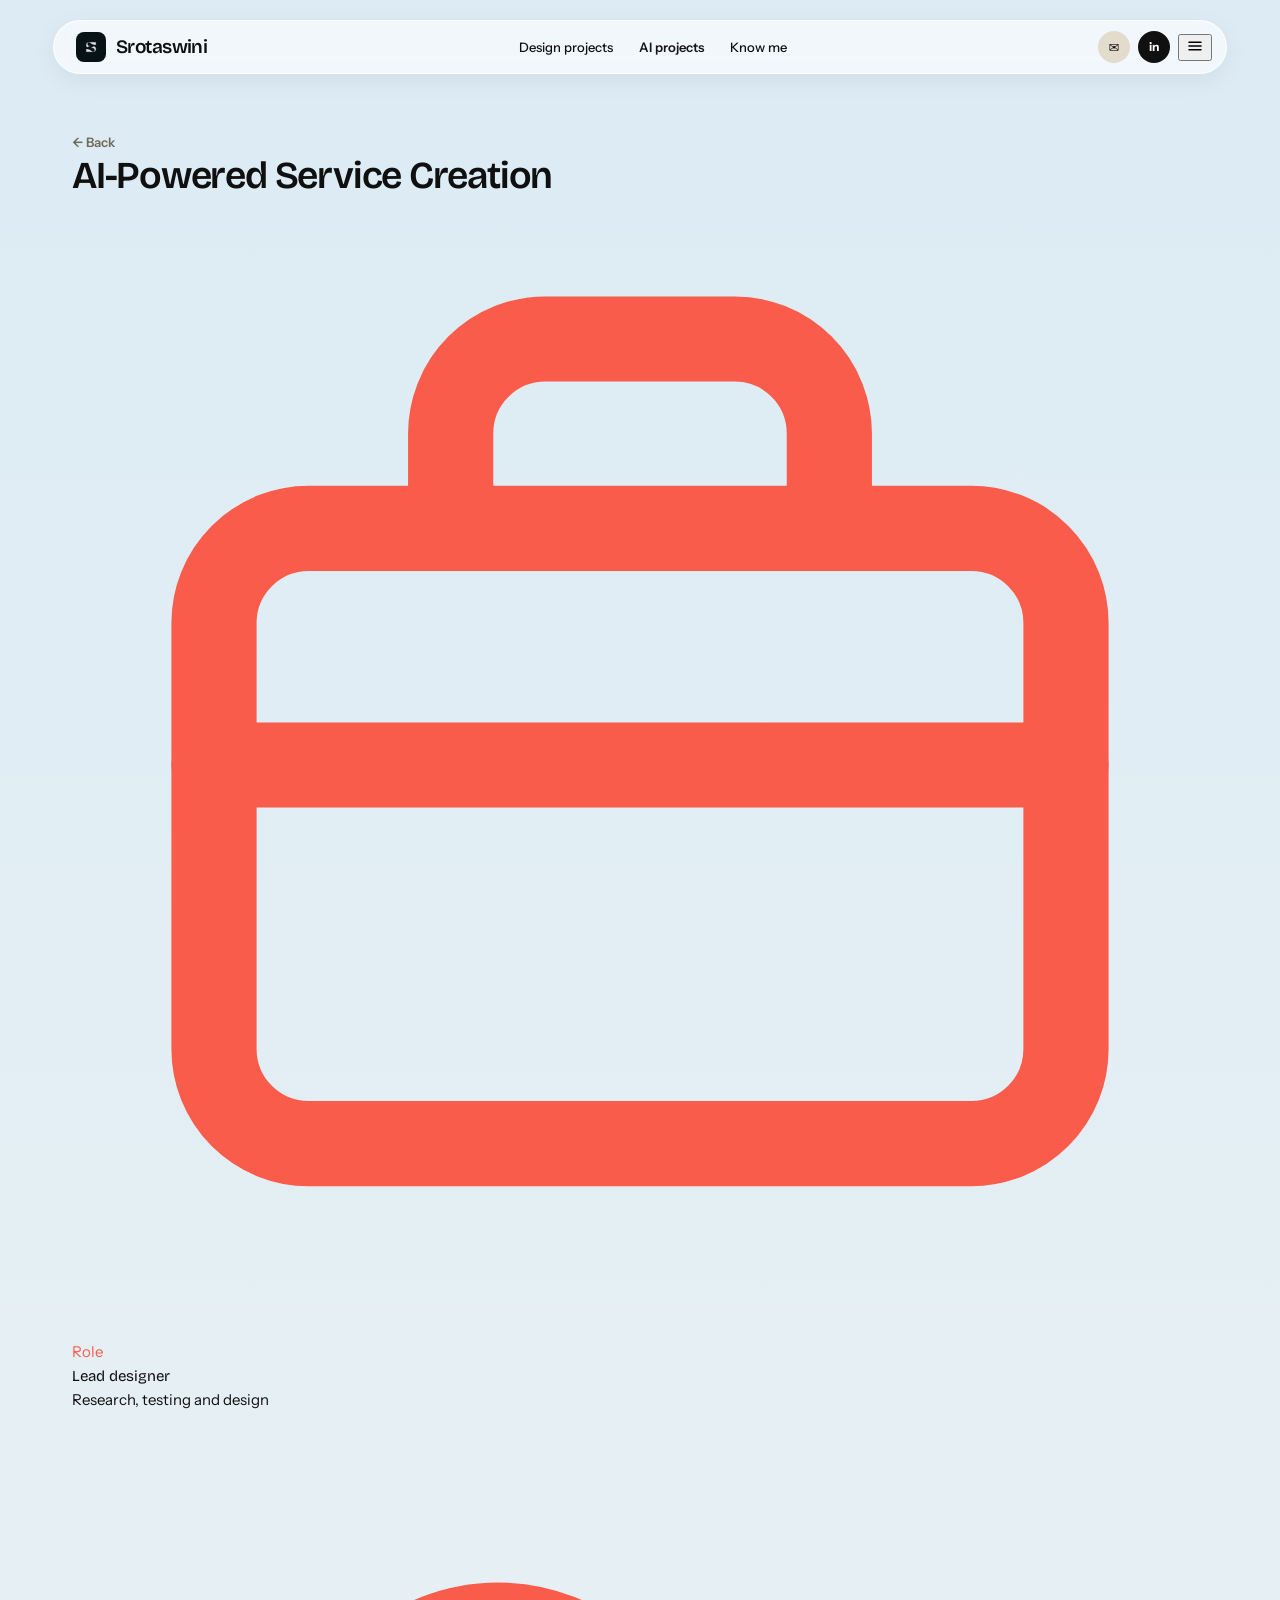
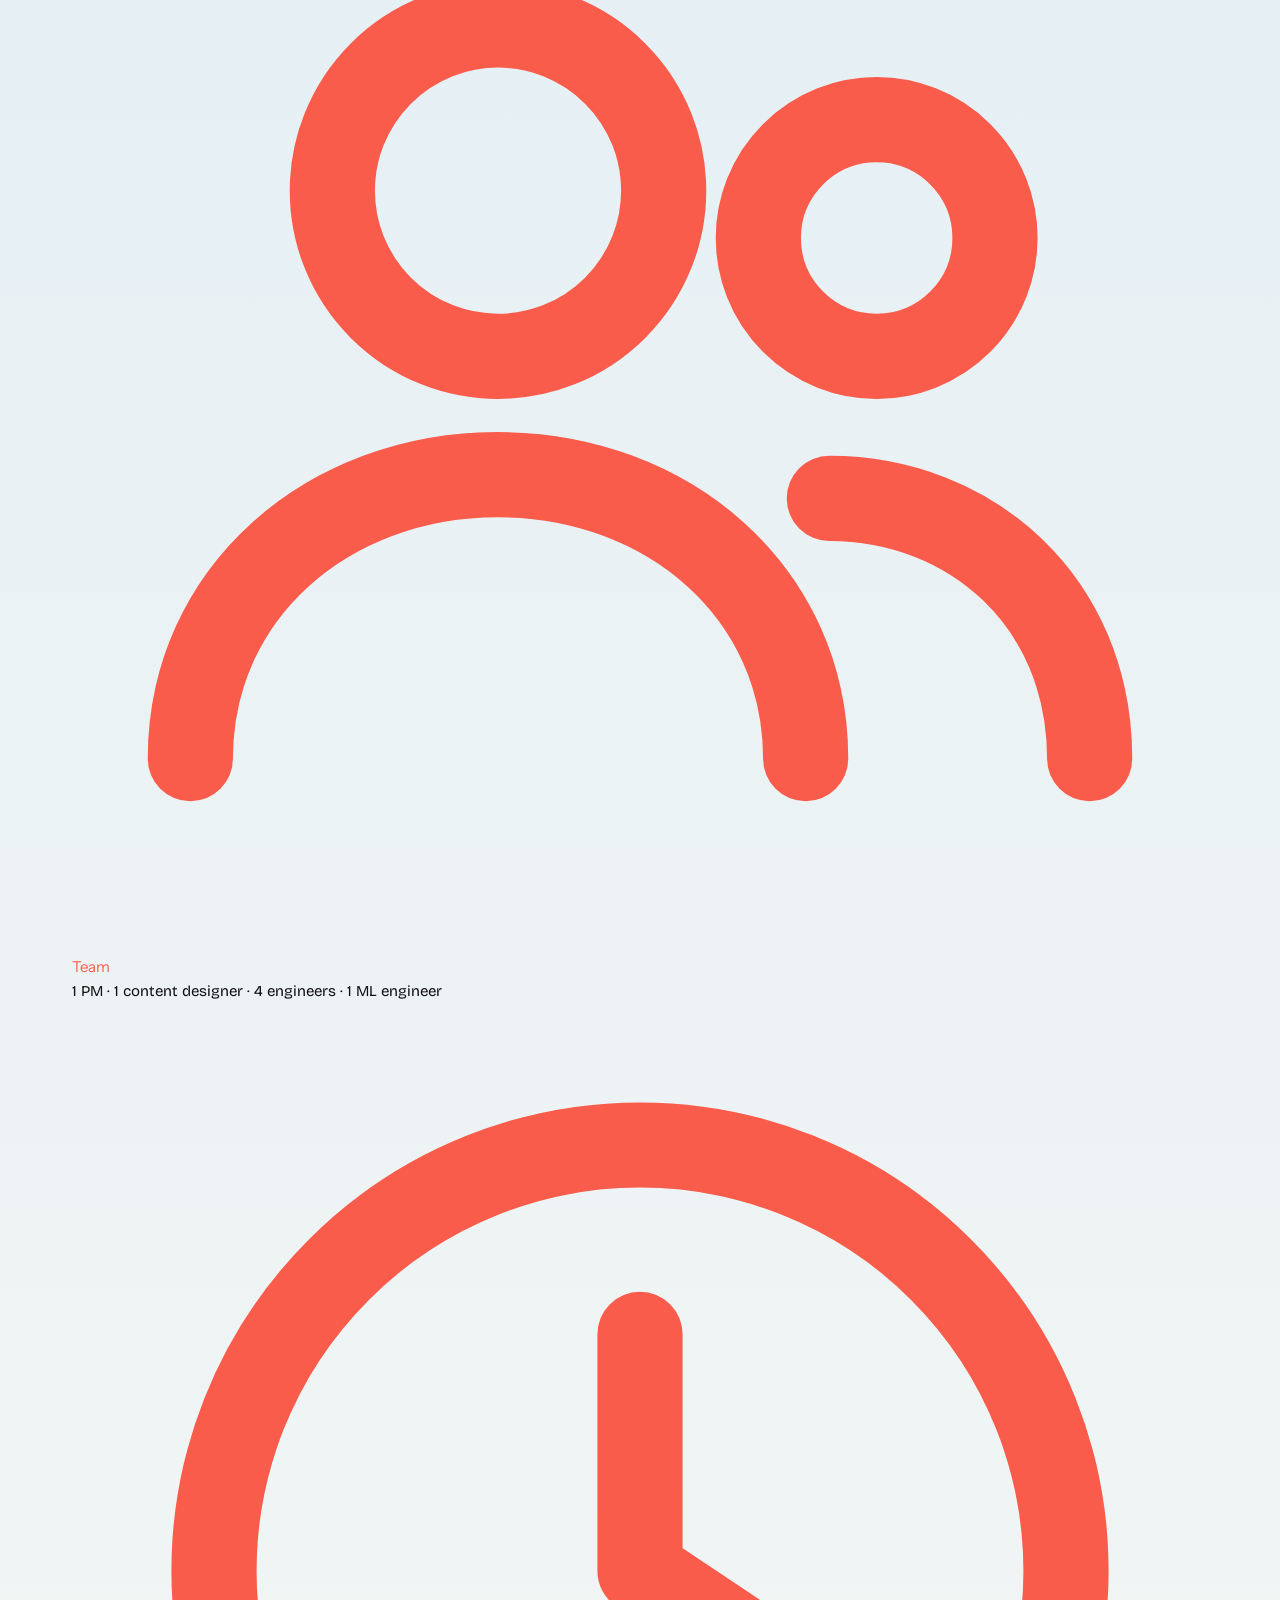
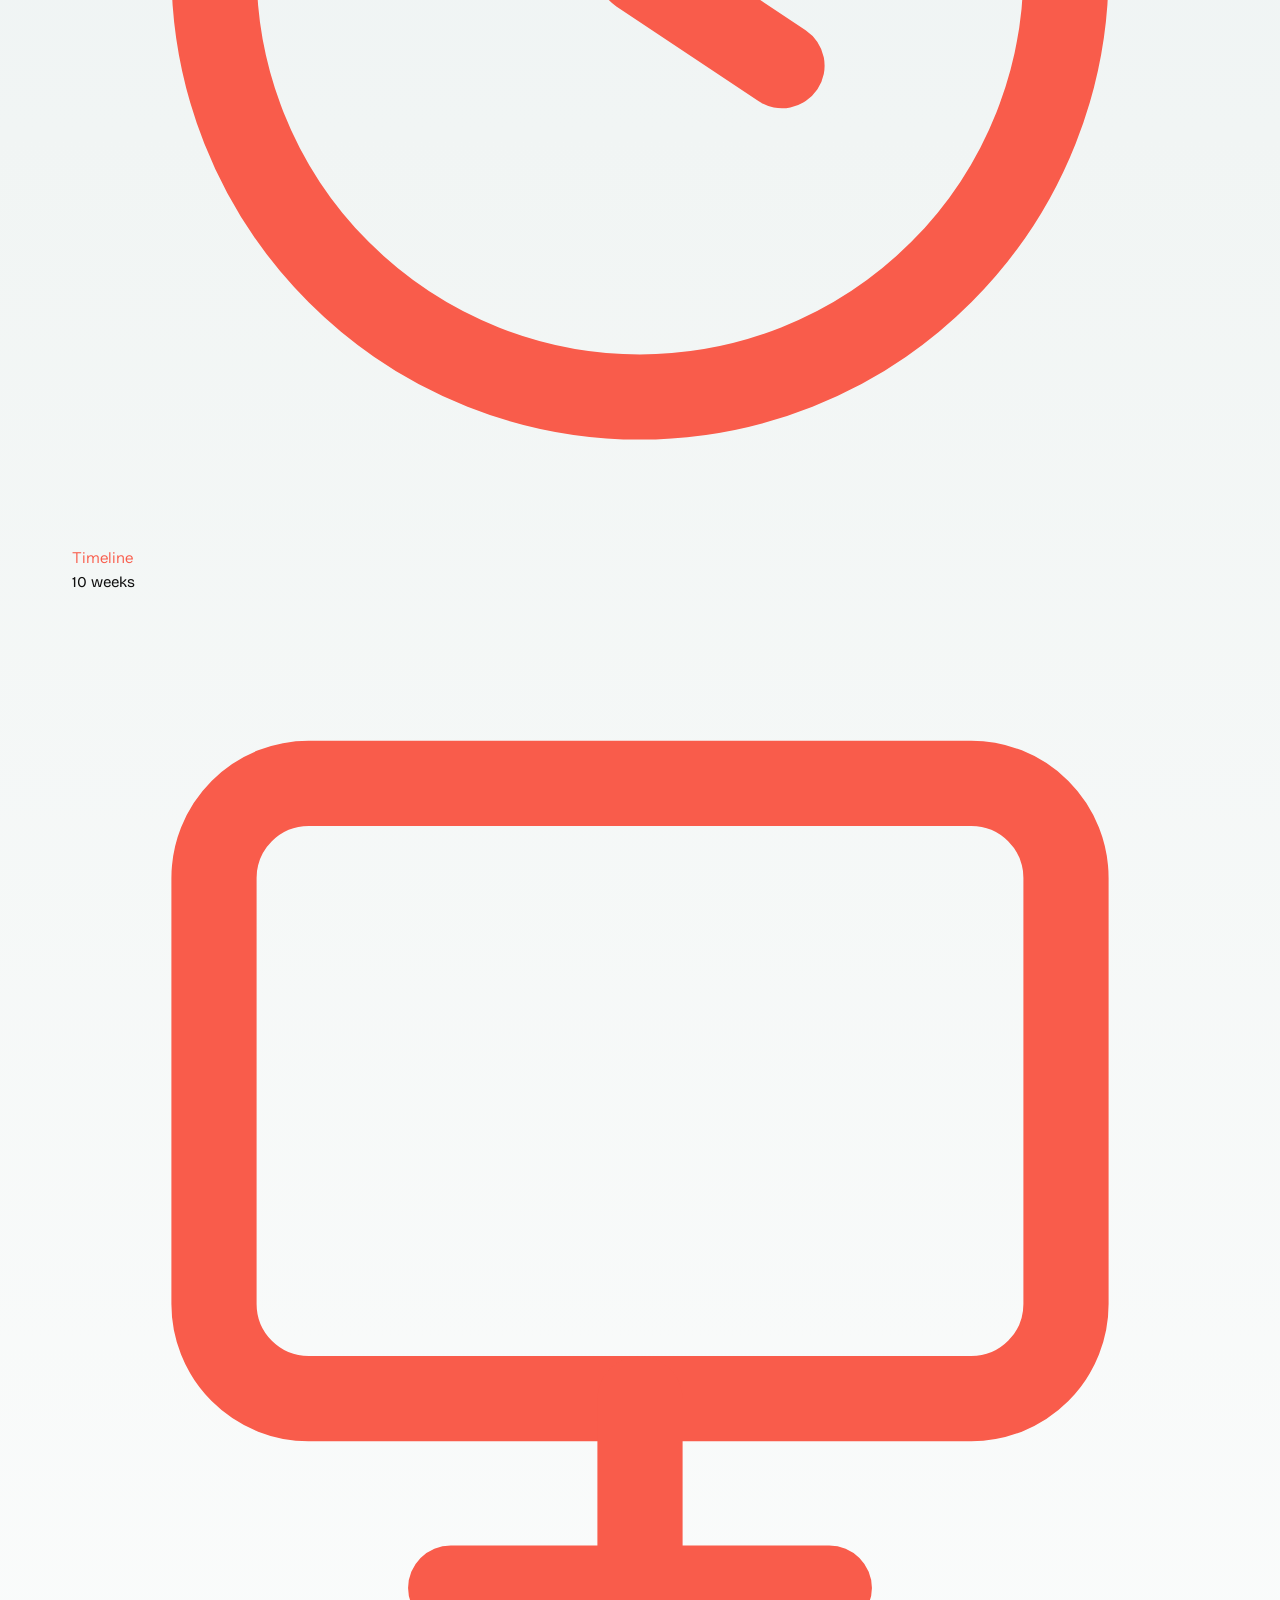
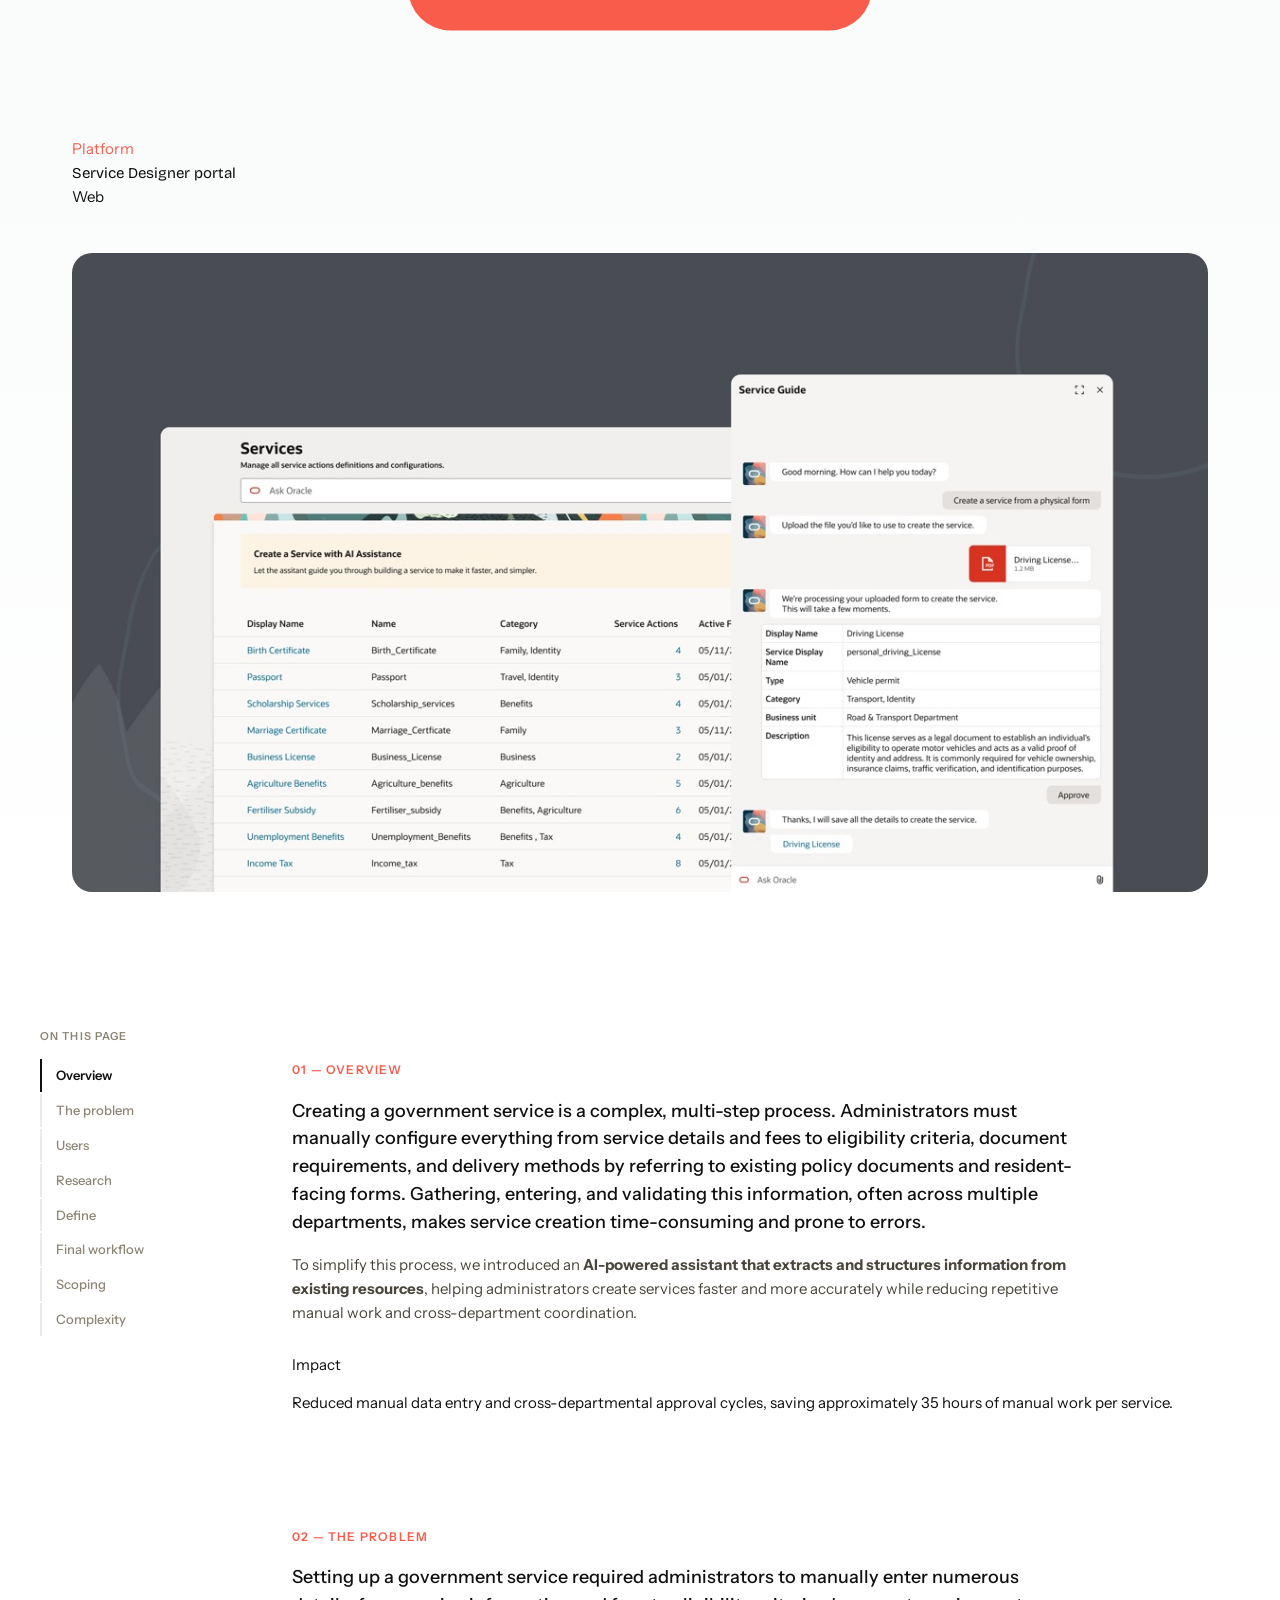
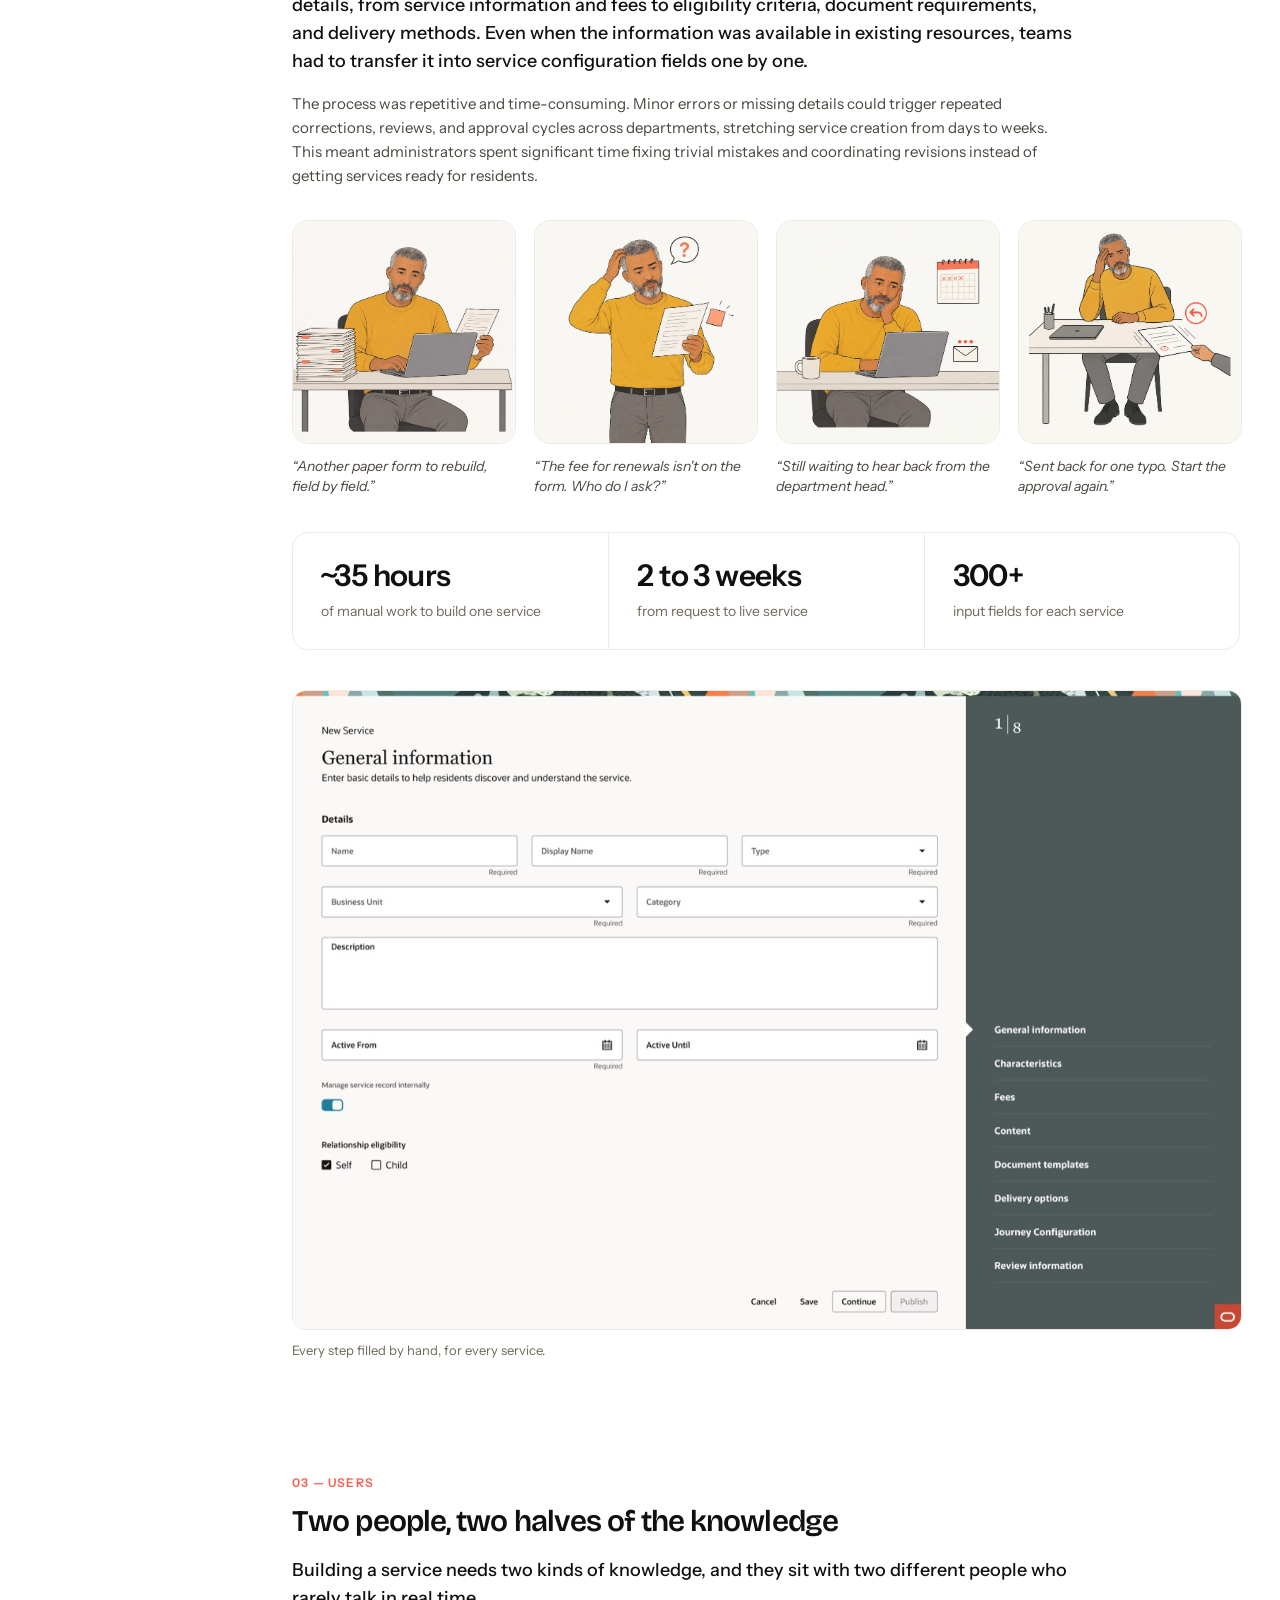
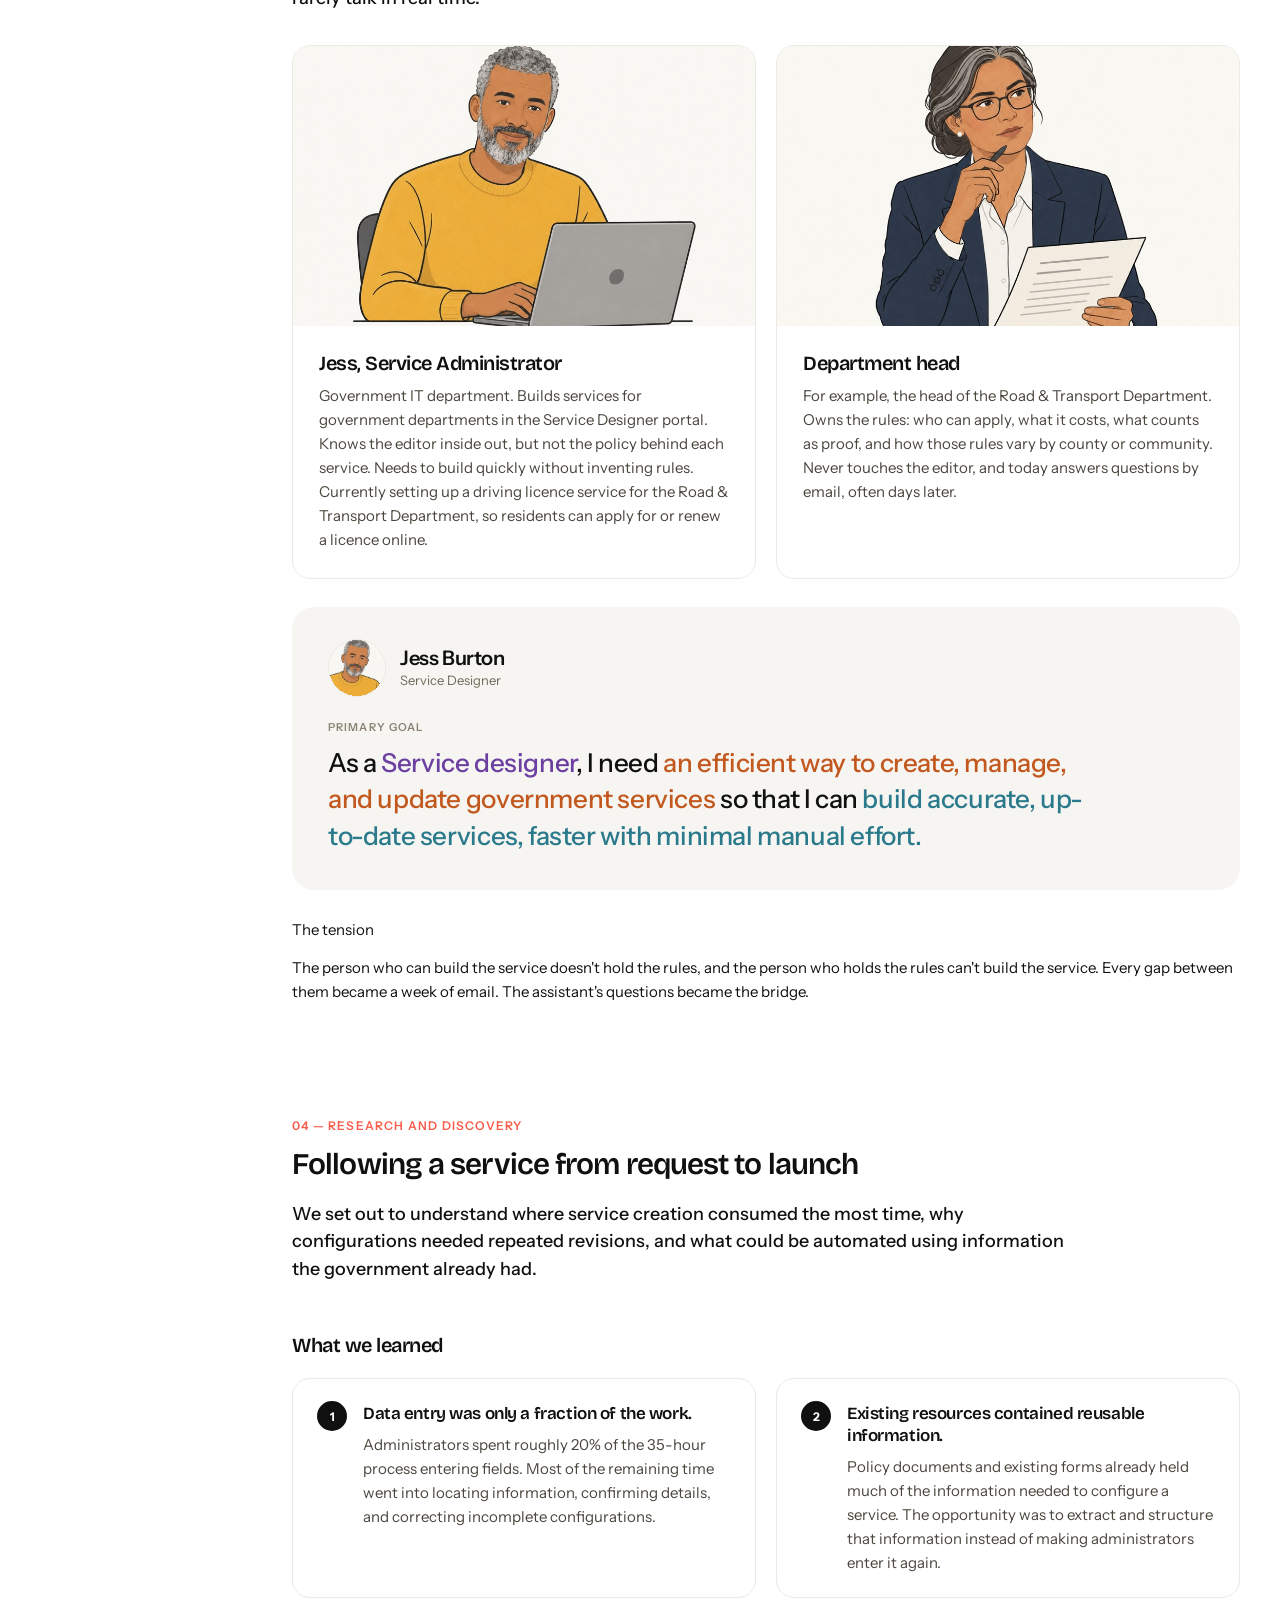
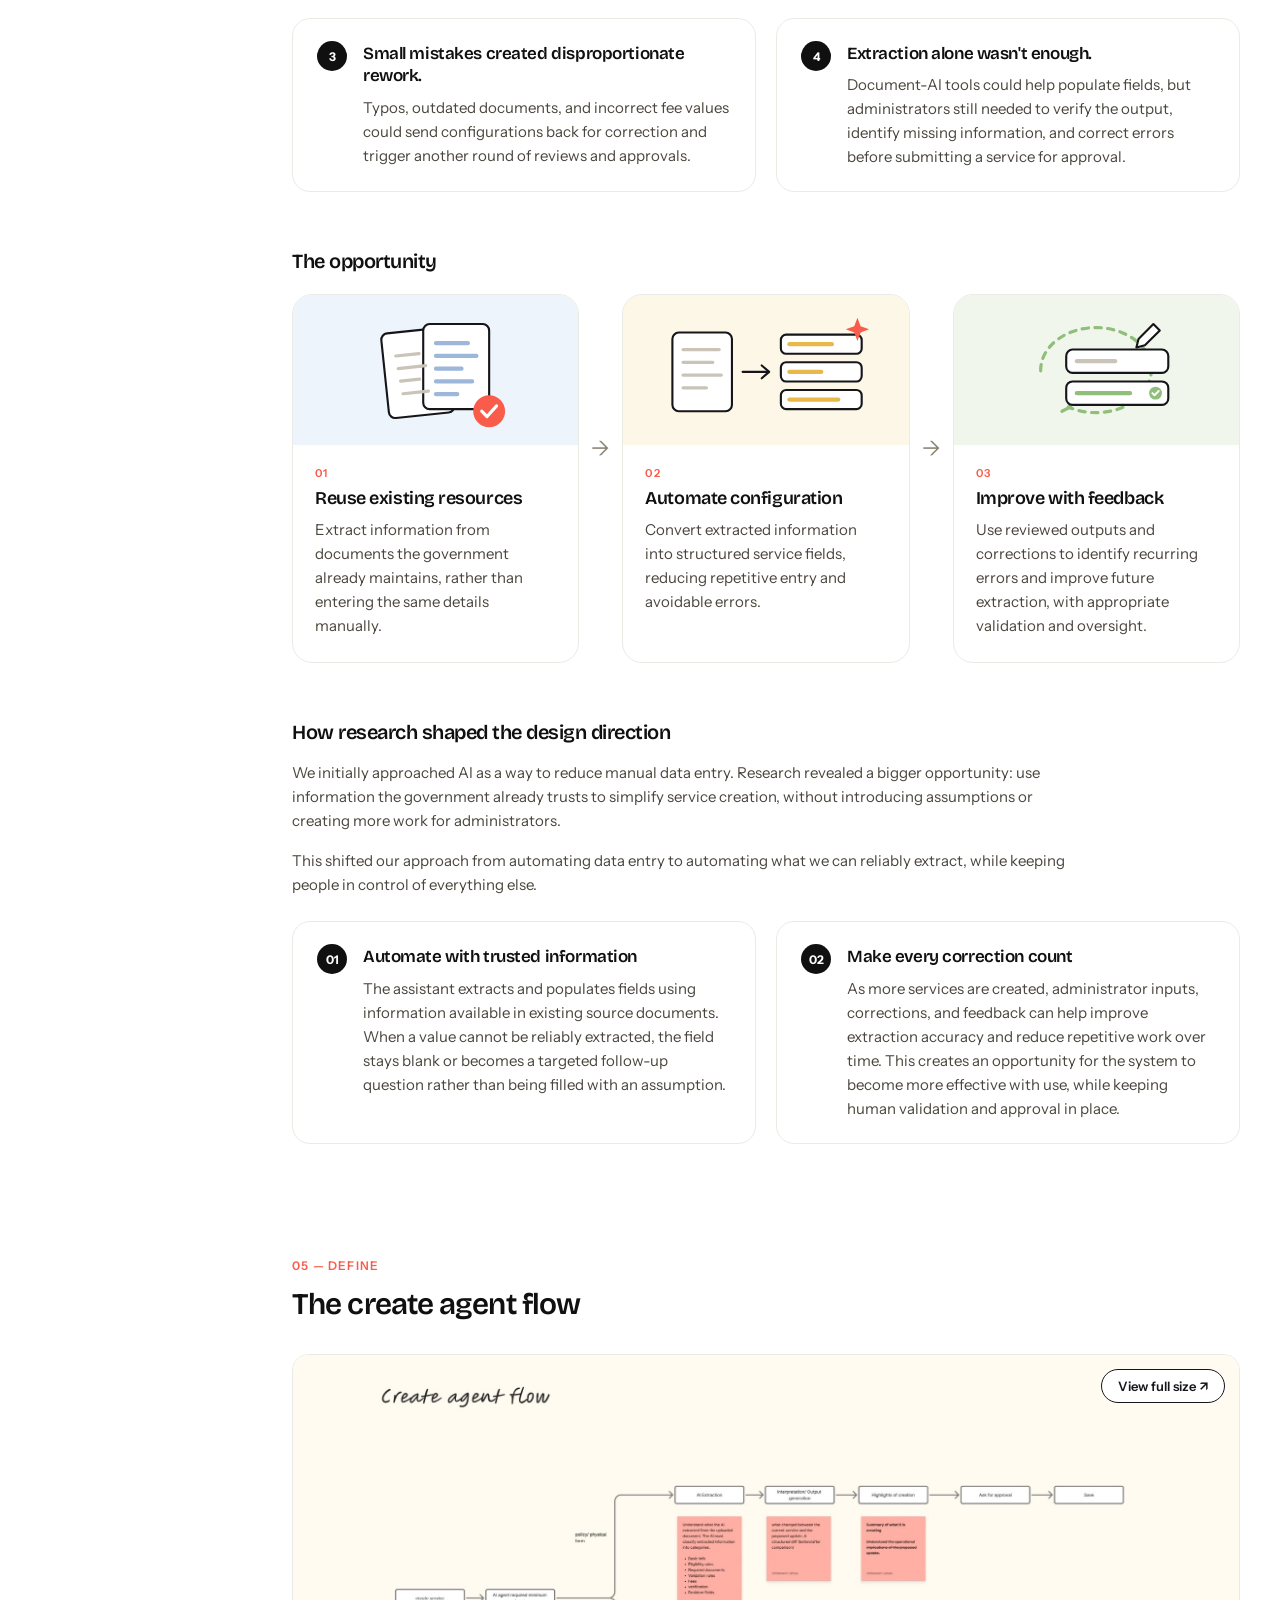
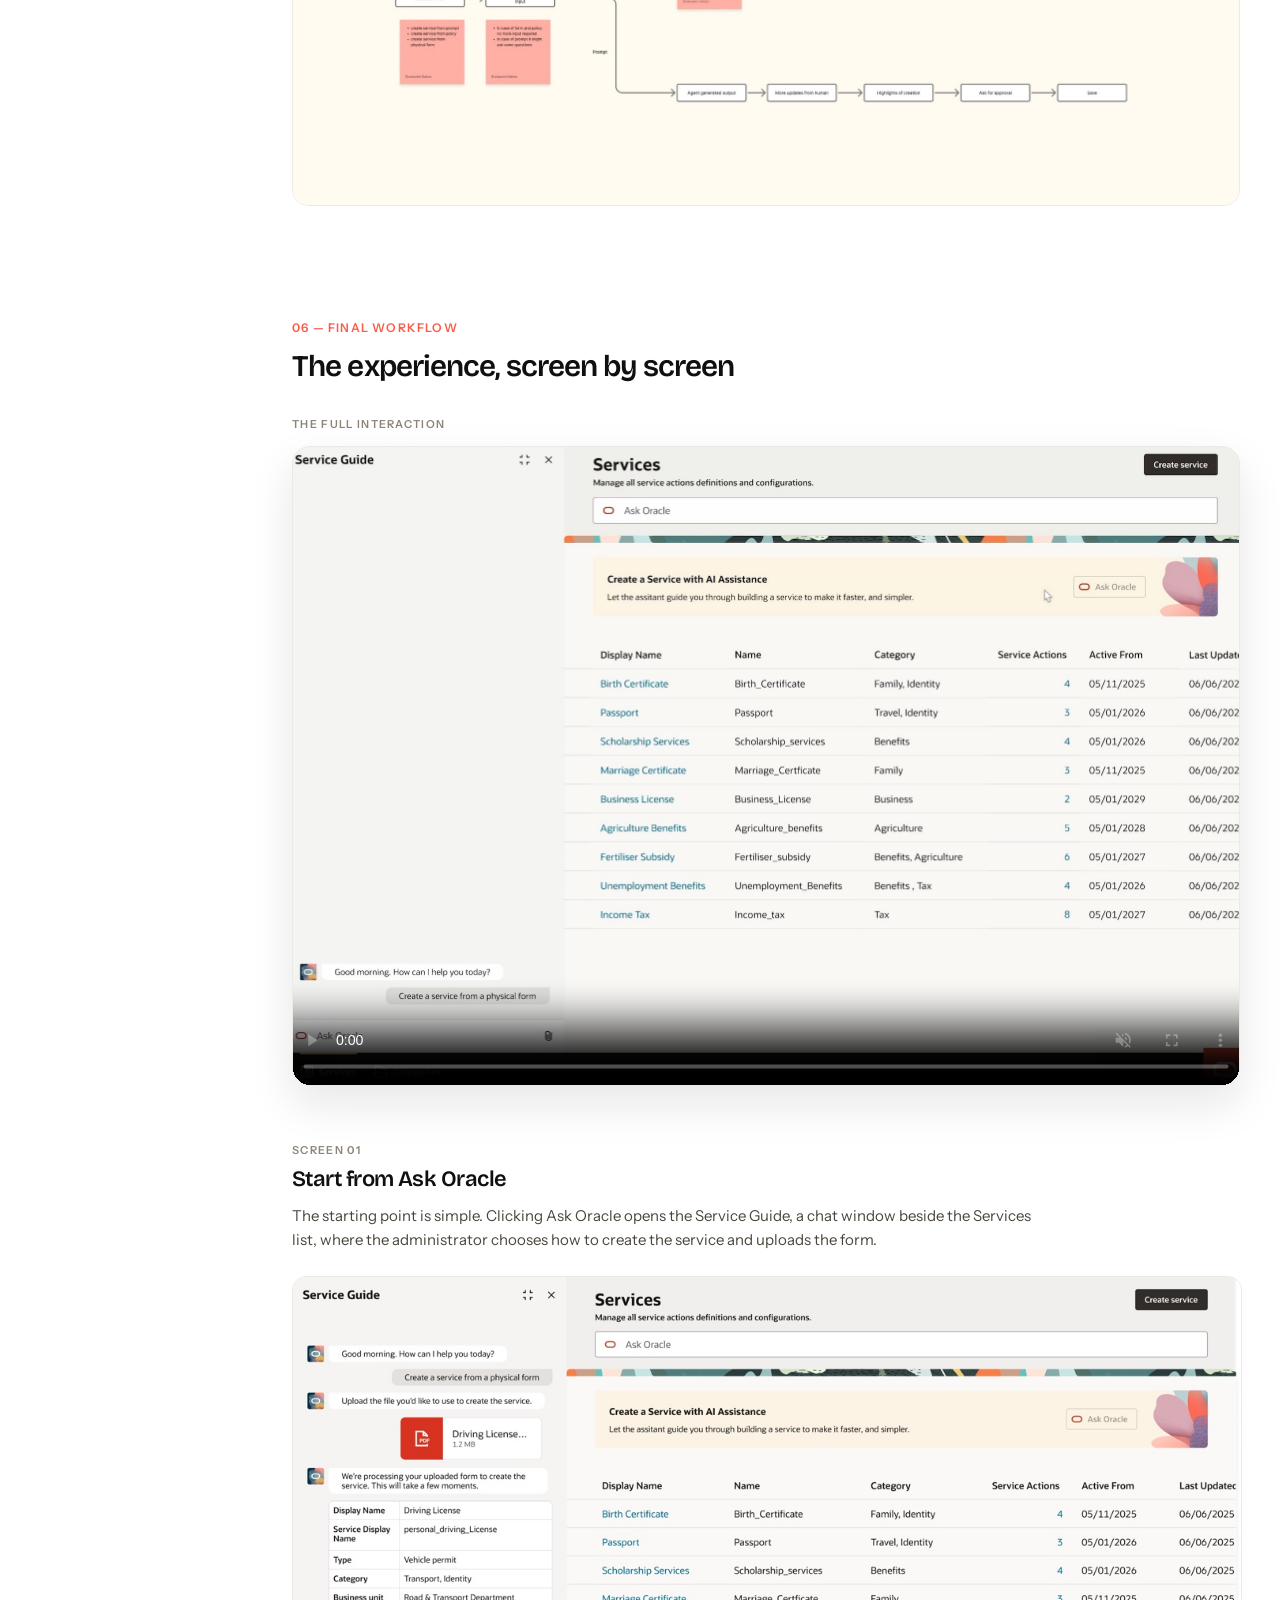
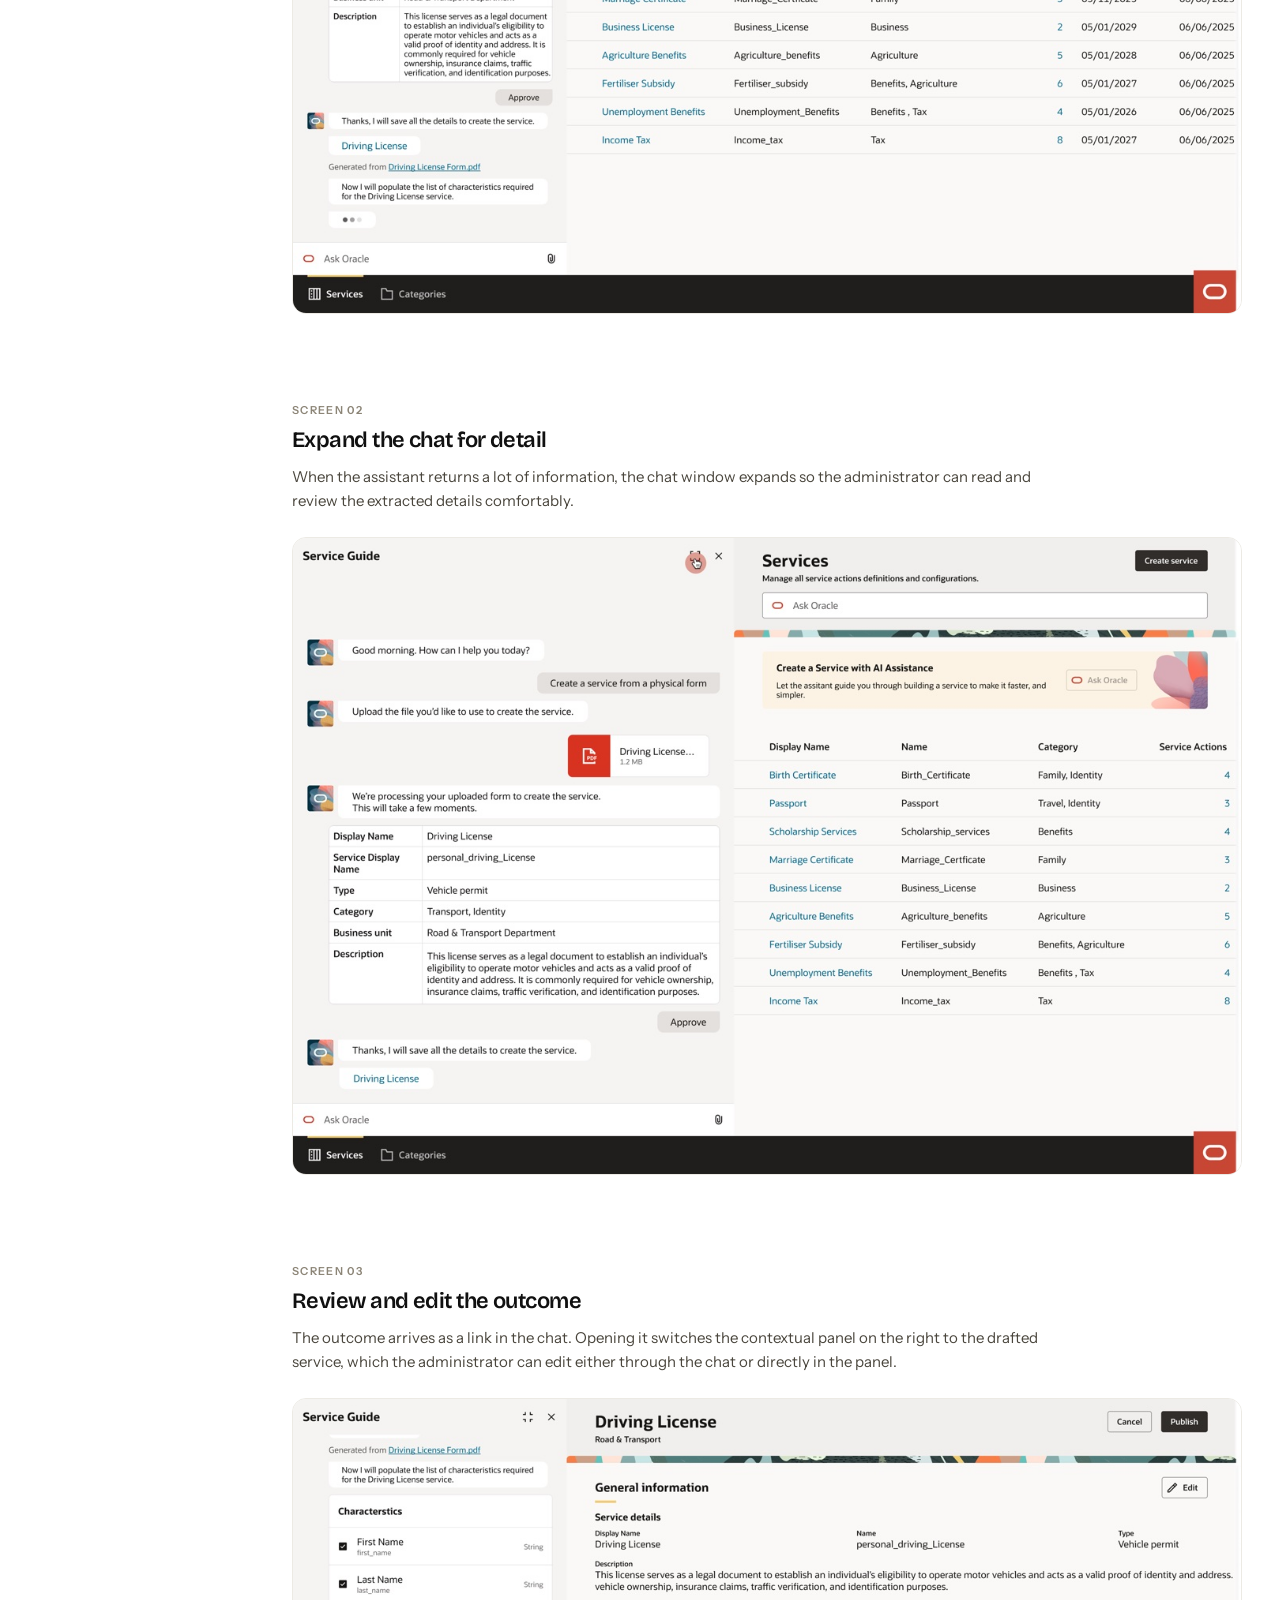
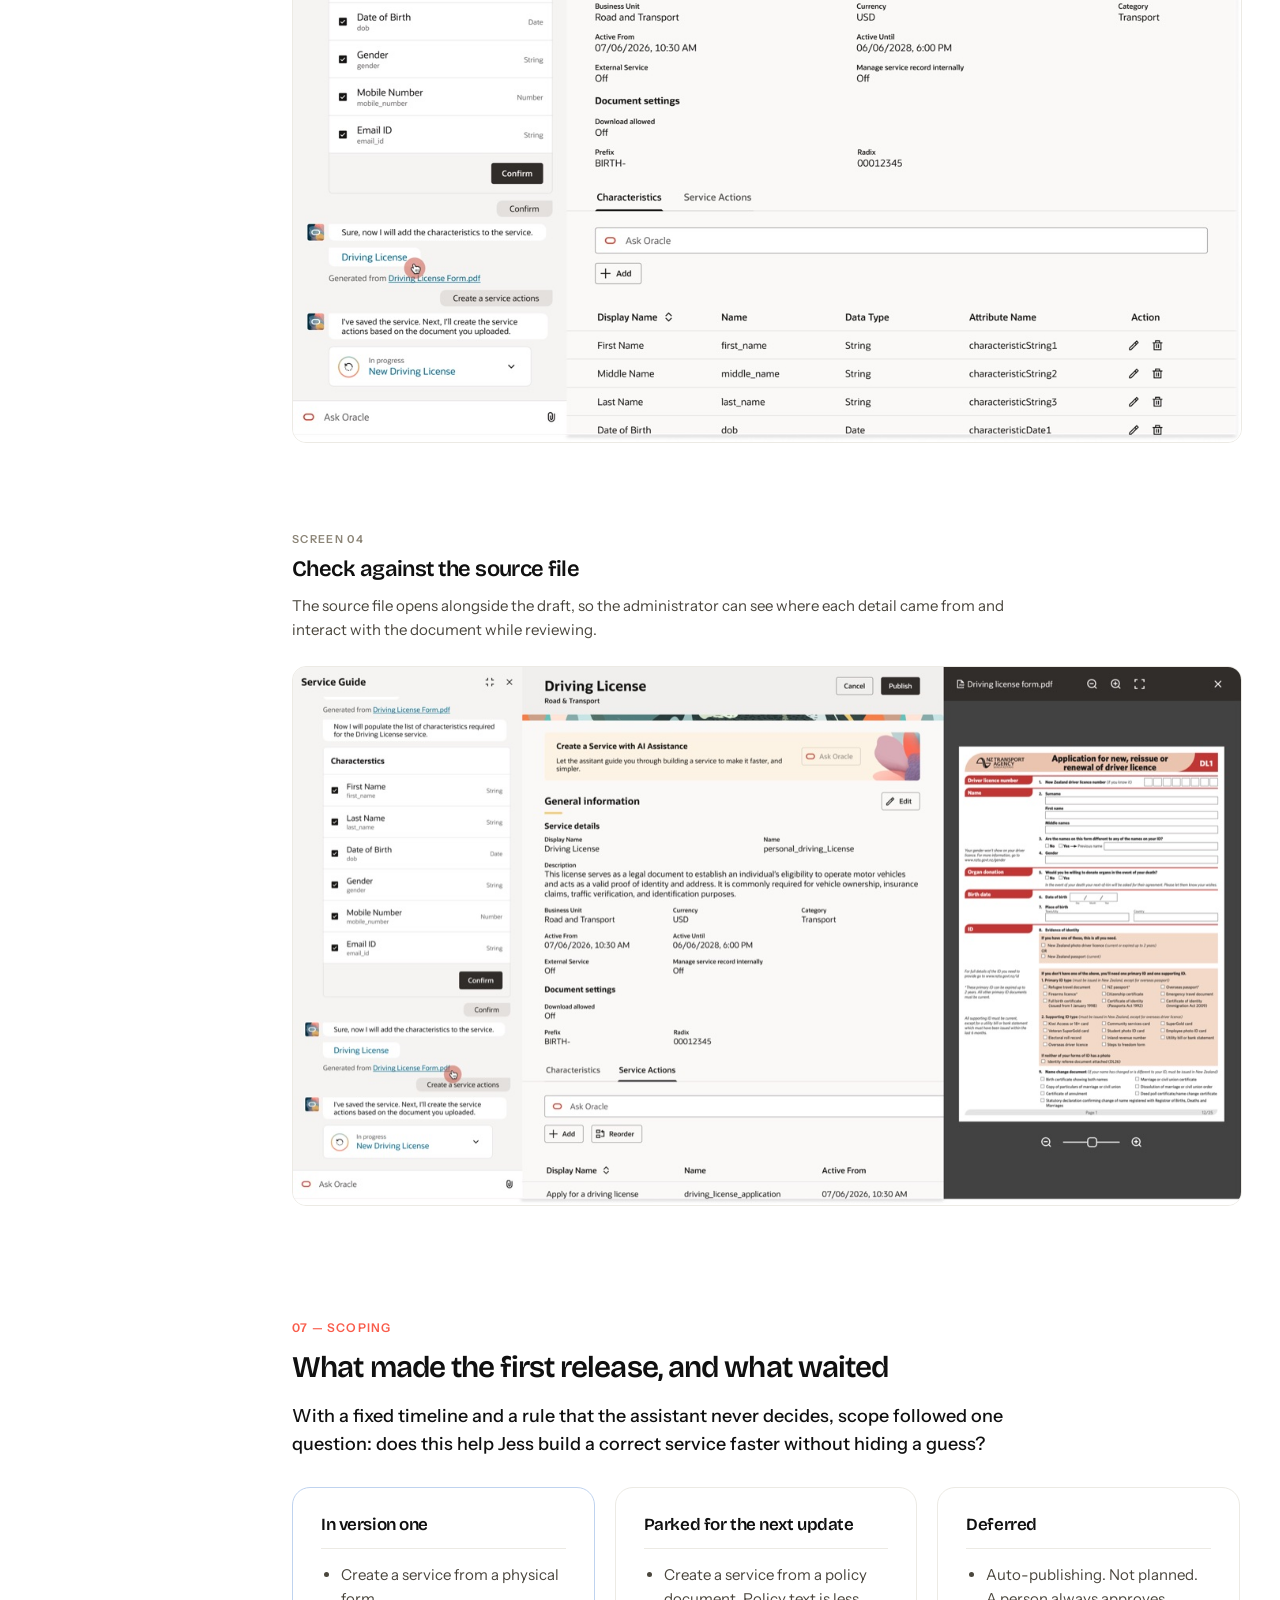
==== commit 184b3901: "Add files via upload" ====
--- a/service-creation-assistant.html
+++ b/service-creation-assistant.html
@@ -89,6 +89,8 @@
   .caf .st { font-size: 12.5px; fill: #1C1B1A; }
   .caf .sb { font-weight: 700; }
   .caf .au { font-size: 10.5px; fill: #6B4E48; }
+  .caf-img { display: block; width: 100%; height: auto; background: #FEFAEE; }
+  .caf-img-big { width: 1950px; max-width: none; }
   .sca-strip { display: grid; grid-template-columns: repeat(4, minmax(0, 1fr)); gap: 20px; margin-top: 32px; }
   .sca-strip figure { margin: 0; }
   .sca-strip img { display: block; width: 100%; aspect-ratio: 1 / 1; object-fit: cover; border-radius: 16px; border: 1px solid #ECEAE4; }
@@ -238,7 +240,7 @@
     <section id="define" style="padding: 112px 0 0; scroll-margin-top: 24px">
       <div class="sca-label">05 — Define</div>
       <h2 style="font-family: 'Uncut Sans', 'Instrument Sans', sans-serif; font-size: 30px; font-weight: 600; letter-spacing: -.025em; line-height: 1.18; margin: 12px 0 0; max-width: 760px; text-wrap: balance">The create agent flow</h2>
-      <figure class="sca-fig" style="margin: 0"><div class="caf-wrap"><svg class="caf" viewBox="0 0 1720 660" role="img" aria-label="Create agent flow: create service, the AI agent asks for minimum input, then either a policy or physical form path (AI extraction, interpretation and output generation, highlights of creation, ask for approval, save) or a prompt path (agent generated output, more updates from human, highlights of creation, ask for approval, save)" xmlns="http://www.w3.org/2000/svg"><defs><filter id="sh" x="-10%" y="-10%" width="130%" height="130%"><feDropShadow dx="0" dy="3" stdDeviation="3" flood-color="#000" flood-opacity=".14"/></filter></defs><rect width="1720" height="660" rx="20" fill="#FFF8EC"/><text x="48" y="78" class="ttl">Create agent flow</text><rect x="40" y="330" width="196" height="46" rx="7" fill="#FFFFFF" stroke="#6E6A66" stroke-width="2.5"/><text x="138" y="358" text-anchor="middle" class="bx"><tspan x="138" dy="0">create service</tspan></text><path d="M236 353H278" stroke="#6E6A66" stroke-width="2.5" fill="none"/><path d="M269 346l10 7-10 7" stroke="#6E6A66" stroke-width="2.5" fill="none" stroke-linecap="round" stroke-linejoin="round"/><rect x="280" y="330" width="196" height="46" rx="7" fill="#FFFFFF" stroke="#6E6A66" stroke-width="2.5"/><text x="378" y="349" text-anchor="middle" class="bx"><tspan x="378" dy="0">AI agent required minimum</tspan><tspan x="378" dy="18">input</tspan></text><path d="M476 353 H500 Q516 353 516 337 V189 Q516 173 532 173 H558" fill="none" stroke="#6E6A66" stroke-width="2.5"/><path d="M549 166l10 7-10 7" stroke="#6E6A66" stroke-width="2.5" fill="none" stroke-linecap="round" stroke-linejoin="round"/><path d="M516 353 V567 Q516 583 532 583 H558" fill="none" stroke="#6E6A66" stroke-width="2.5"/><path d="M549 576l10 7-10 7" stroke="#6E6A66" stroke-width="2.5" fill="none" stroke-linecap="round" stroke-linejoin="round"/><text x="502" y="262" text-anchor="end" class="lb">Policy/ physical form</text><text x="528" y="508" class="lb">Prompt</text><g filter="url(#sh)"><rect x="48" y="405" width="180" height="150" fill="#FFB0A3"/></g><circle cx="67" cy="427" r="2.2" fill="#1C1B1A"/><text x="76" y="431" class="st">create service from prompt</text><circle cx="67" cy="444" r="2.2" fill="#1C1B1A"/><text x="76" y="448" class="st">create service from policy</text><circle cx="67" cy="461" r="2.2" fill="#1C1B1A"/><text x="76" y="465" class="st">create service from</text><text x="64" y="482" class="st">    physical form</text><text x="64" y="541" class="au">Srotaswini Sahoo</text><g filter="url(#sh)"><rect x="288" y="405" width="180" height="150" fill="#FFB0A3"/></g><circle cx="307" cy="427" r="2.2" fill="#1C1B1A"/><text x="316" y="431" class="st">In case of form and policy</text><text x="304" y="448" class="st">    no more input required</text><circle cx="307" cy="461" r="2.2" fill="#1C1B1A"/><text x="316" y="465" class="st">In case of prompt it might</text><text x="304" y="482" class="st">    ask some questions</text><text x="304" y="541" class="au">Srotaswini Sahoo</text><rect x="560" y="150" width="196" height="46" rx="7" fill="#FFFFFF" stroke="#6E6A66" stroke-width="2.5"/><text x="658" y="178" text-anchor="middle" class="bx"><tspan x="658" dy="0">AI Extraction</tspan></text><path d="M756 173H788" stroke="#6E6A66" stroke-width="2.5" fill="none"/><path d="M779 166l10 7-10 7" stroke="#6E6A66" stroke-width="2.5" fill="none" stroke-linecap="round" stroke-linejoin="round"/><rect x="790" y="150" width="196" height="46" rx="7" fill="#FFFFFF" stroke="#6E6A66" stroke-width="2.5"/><text x="888" y="169" text-anchor="middle" class="bx"><tspan x="888" dy="0">Interpretation/ Output</tspan><tspan x="888" dy="18">generation</tspan></text><path d="M986 173H1018" stroke="#6E6A66" stroke-width="2.5" fill="none"/><path d="M1009 166l10 7-10 7" stroke="#6E6A66" stroke-width="2.5" fill="none" stroke-linecap="round" stroke-linejoin="round"/><rect x="1020" y="150" width="196" height="46" rx="7" fill="#FFFFFF" stroke="#6E6A66" stroke-width="2.5"/><text x="1118" y="178" text-anchor="middle" class="bx"><tspan x="1118" dy="0">Highlights of creation</tspan></text><path d="M1216 173H1248" stroke="#6E6A66" stroke-width="2.5" fill="none"/><path d="M1239 166l10 7-10 7" stroke="#6E6A66" stroke-width="2.5" fill="none" stroke-linecap="round" stroke-linejoin="round"/><rect x="1250" y="150" width="196" height="46" rx="7" fill="#FFFFFF" stroke="#6E6A66" stroke-width="2.5"/><text x="1348" y="178" text-anchor="middle" class="bx"><tspan x="1348" dy="0">Ask for approval</tspan></text><path d="M1446 173H1478" stroke="#6E6A66" stroke-width="2.5" fill="none"/><path d="M1469 166l10 7-10 7" stroke="#6E6A66" stroke-width="2.5" fill="none" stroke-linecap="round" stroke-linejoin="round"/><rect x="1480" y="150" width="196" height="46" rx="7" fill="#FFFFFF" stroke="#6E6A66" stroke-width="2.5"/><text x="1578" y="178" text-anchor="middle" class="bx"><tspan x="1578" dy="0">Save</tspan></text><rect x="560" y="560" width="196" height="46" rx="7" fill="#FFFFFF" stroke="#6E6A66" stroke-width="2.5"/><text x="658" y="588" text-anchor="middle" class="bx"><tspan x="658" dy="0">Agent generated output</tspan></text><path d="M756 583H788" stroke="#6E6A66" stroke-width="2.5" fill="none"/><path d="M779 576l10 7-10 7" stroke="#6E6A66" stroke-width="2.5" fill="none" stroke-linecap="round" stroke-linejoin="round"/><rect x="790" y="560" width="196" height="46" rx="7" fill="#FFFFFF" stroke="#6E6A66" stroke-width="2.5"/><text x="888" y="588" text-anchor="middle" class="bx"><tspan x="888" dy="0">More updates from human</tspan></text><path d="M986 583H1018" stroke="#6E6A66" stroke-width="2.5" fill="none"/><path d="M1009 576l10 7-10 7" stroke="#6E6A66" stroke-width="2.5" fill="none" stroke-linecap="round" stroke-linejoin="round"/><rect x="1020" y="560" width="196" height="46" rx="7" fill="#FFFFFF" stroke="#6E6A66" stroke-width="2.5"/><text x="1118" y="588" text-anchor="middle" class="bx"><tspan x="1118" dy="0">Highlights of creation</tspan></text><path d="M1216 583H1248" stroke="#6E6A66" stroke-width="2.5" fill="none"/><path d="M1239 576l10 7-10 7" stroke="#6E6A66" stroke-width="2.5" fill="none" stroke-linecap="round" stroke-linejoin="round"/><rect x="1250" y="560" width="196" height="46" rx="7" fill="#FFFFFF" stroke="#6E6A66" stroke-width="2.5"/><text x="1348" y="588" text-anchor="middle" class="bx"><tspan x="1348" dy="0">Ask for approval</tspan></text><path d="M1446 583H1478" stroke="#6E6A66" stroke-width="2.5" fill="none"/><path d="M1469 576l10 7-10 7" stroke="#6E6A66" stroke-width="2.5" fill="none" stroke-linecap="round" stroke-linejoin="round"/><rect x="1480" y="560" width="196" height="46" rx="7" fill="#FFFFFF" stroke="#6E6A66" stroke-width="2.5"/><text x="1578" y="588" text-anchor="middle" class="bx"><tspan x="1578" dy="0">Save</tspan></text><g filter="url(#sh)"><rect x="568" y="222" width="180" height="262" fill="#FFB0A3"/></g><text x="584" y="248" class="st">Understand what the AI</text><text x="584" y="265" class="st">extracted from the uploaded</text><text x="584" y="282" class="st">document. The AI must</text><text x="584" y="299" class="st">classify extracted information</text><text x="584" y="316" class="st">into categories.</text><circle cx="587" cy="337" r="2.2" fill="#1C1B1A"/><text x="596" y="341" class="st">Basic info</text><circle cx="587" cy="354" r="2.2" fill="#1C1B1A"/><text x="596" y="358" class="st">Eligibility rules</text><circle cx="587" cy="371" r="2.2" fill="#1C1B1A"/><text x="596" y="375" class="st">Required documents</text><circle cx="587" cy="388" r="2.2" fill="#1C1B1A"/><text x="596" y="392" class="st">Validation rules</text><circle cx="587" cy="405" r="2.2" fill="#1C1B1A"/><text x="596" y="409" class="st">Fees</text><circle cx="587" cy="422" r="2.2" fill="#1C1B1A"/><text x="596" y="426" class="st">verification</text><circle cx="587" cy="439" r="2.2" fill="#1C1B1A"/><text x="596" y="443" class="st">Resident fields</text><text x="584" y="470" class="au">Srotaswini Sahoo</text><g filter="url(#sh)"><rect x="798" y="222" width="180" height="150" fill="#FFB0A3"/></g><text x="814" y="248" class="st">what changed between the</text><text x="814" y="265" class="st">current service and the</text><text x="814" y="282" class="st">proposed update. A</text><text x="814" y="299" class="st">structured diff (before/after</text><text x="814" y="316" class="st">comparison)</text><text x="814" y="358" class="au">Srotaswini Sahoo</text><g filter="url(#sh)"><rect x="1028" y="222" width="180" height="150" fill="#FFB0A3"/></g><text x="1044" y="248" class="st sb">Summary of what it is</text><text x="1044" y="265" class="st sb">creating</text><text x="1044" y="290" class="st ss">Understand the operational</text><path d="M1044 286h158.6" stroke="#1C1B1A" stroke-width="1"/><text x="1044" y="307" class="st ss">implications of the proposed</text><path d="M1044 303h170.8" stroke="#1C1B1A" stroke-width="1"/><text x="1044" y="324" class="st ss">update.</text><path d="M1044 320h42.7" stroke="#1C1B1A" stroke-width="1"/><text x="1044" y="358" class="au">Srotaswini Sahoo</text></svg><button type="button" class="caf-open" id="cafOpen">View full size <span aria-hidden="true">↗</span></button></div></figure><dialog class="caf-dlg" id="cafDlg" aria-label="Create agent flow, full size"><button type="button" class="caf-close" id="cafClose" aria-label="Close">×</button><div class="caf-dlg-body"><svg class="caf caf-big" viewBox="0 0 1720 660" role="img" aria-label="Create agent flow: create service, the AI agent asks for minimum input, then either a policy or physical form path (AI extraction, interpretation and output generation, highlights of creation, ask for approval, save) or a prompt path (agent generated output, more updates from human, highlights of creation, ask for approval, save)" xmlns="http://www.w3.org/2000/svg"><defs><filter id="sh2" x="-10%" y="-10%" width="130%" height="130%"><feDropShadow dx="0" dy="3" stdDeviation="3" flood-color="#000" flood-opacity=".14"/></filter></defs><rect width="1720" height="660" rx="20" fill="#FFF8EC"/><text x="48" y="78" class="ttl">Create agent flow</text><rect x="40" y="330" width="196" height="46" rx="7" fill="#FFFFFF" stroke="#6E6A66" stroke-width="2.5"/><text x="138" y="358" text-anchor="middle" class="bx"><tspan x="138" dy="0">create service</tspan></text><path d="M236 353H278" stroke="#6E6A66" stroke-width="2.5" fill="none"/><path d="M269 346l10 7-10 7" stroke="#6E6A66" stroke-width="2.5" fill="none" stroke-linecap="round" stroke-linejoin="round"/><rect x="280" y="330" width="196" height="46" rx="7" fill="#FFFFFF" stroke="#6E6A66" stroke-width="2.5"/><text x="378" y="349" text-anchor="middle" class="bx"><tspan x="378" dy="0">AI agent required minimum</tspan><tspan x="378" dy="18">input</tspan></text><path d="M476 353 H500 Q516 353 516 337 V189 Q516 173 532 173 H558" fill="none" stroke="#6E6A66" stroke-width="2.5"/><path d="M549 166l10 7-10 7" stroke="#6E6A66" stroke-width="2.5" fill="none" stroke-linecap="round" stroke-linejoin="round"/><path d="M516 353 V567 Q516 583 532 583 H558" fill="none" stroke="#6E6A66" stroke-width="2.5"/><path d="M549 576l10 7-10 7" stroke="#6E6A66" stroke-width="2.5" fill="none" stroke-linecap="round" stroke-linejoin="round"/><text x="502" y="262" text-anchor="end" class="lb">Policy/ physical form</text><text x="528" y="508" class="lb">Prompt</text><g filter="url(#sh2)"><rect x="48" y="405" width="180" height="150" fill="#FFB0A3"/></g><circle cx="67" cy="427" r="2.2" fill="#1C1B1A"/><text x="76" y="431" class="st">create service from prompt</text><circle cx="67" cy="444" r="2.2" fill="#1C1B1A"/><text x="76" y="448" class="st">create service from policy</text><circle cx="67" cy="461" r="2.2" fill="#1C1B1A"/><text x="76" y="465" class="st">create service from</text><text x="64" y="482" class="st">    physical form</text><text x="64" y="541" class="au">Srotaswini Sahoo</text><g filter="url(#sh2)"><rect x="288" y="405" width="180" height="150" fill="#FFB0A3"/></g><circle cx="307" cy="427" r="2.2" fill="#1C1B1A"/><text x="316" y="431" class="st">In case of form and policy</text><text x="304" y="448" class="st">    no more input required</text><circle cx="307" cy="461" r="2.2" fill="#1C1B1A"/><text x="316" y="465" class="st">In case of prompt it might</text><text x="304" y="482" class="st">    ask some questions</text><text x="304" y="541" class="au">Srotaswini Sahoo</text><rect x="560" y="150" width="196" height="46" rx="7" fill="#FFFFFF" stroke="#6E6A66" stroke-width="2.5"/><text x="658" y="178" text-anchor="middle" class="bx"><tspan x="658" dy="0">AI Extraction</tspan></text><path d="M756 173H788" stroke="#6E6A66" stroke-width="2.5" fill="none"/><path d="M779 166l10 7-10 7" stroke="#6E6A66" stroke-width="2.5" fill="none" stroke-linecap="round" stroke-linejoin="round"/><rect x="790" y="150" width="196" height="46" rx="7" fill="#FFFFFF" stroke="#6E6A66" stroke-width="2.5"/><text x="888" y="169" text-anchor="middle" class="bx"><tspan x="888" dy="0">Interpretation/ Output</tspan><tspan x="888" dy="18">generation</tspan></text><path d="M986 173H1018" stroke="#6E6A66" stroke-width="2.5" fill="none"/><path d="M1009 166l10 7-10 7" stroke="#6E6A66" stroke-width="2.5" fill="none" stroke-linecap="round" stroke-linejoin="round"/><rect x="1020" y="150" width="196" height="46" rx="7" fill="#FFFFFF" stroke="#6E6A66" stroke-width="2.5"/><text x="1118" y="178" text-anchor="middle" class="bx"><tspan x="1118" dy="0">Highlights of creation</tspan></text><path d="M1216 173H1248" stroke="#6E6A66" stroke-width="2.5" fill="none"/><path d="M1239 166l10 7-10 7" stroke="#6E6A66" stroke-width="2.5" fill="none" stroke-linecap="round" stroke-linejoin="round"/><rect x="1250" y="150" width="196" height="46" rx="7" fill="#FFFFFF" stroke="#6E6A66" stroke-width="2.5"/><text x="1348" y="178" text-anchor="middle" class="bx"><tspan x="1348" dy="0">Ask for approval</tspan></text><path d="M1446 173H1478" stroke="#6E6A66" stroke-width="2.5" fill="none"/><path d="M1469 166l10 7-10 7" stroke="#6E6A66" stroke-width="2.5" fill="none" stroke-linecap="round" stroke-linejoin="round"/><rect x="1480" y="150" width="196" height="46" rx="7" fill="#FFFFFF" stroke="#6E6A66" stroke-width="2.5"/><text x="1578" y="178" text-anchor="middle" class="bx"><tspan x="1578" dy="0">Save</tspan></text><rect x="560" y="560" width="196" height="46" rx="7" fill="#FFFFFF" stroke="#6E6A66" stroke-width="2.5"/><text x="658" y="588" text-anchor="middle" class="bx"><tspan x="658" dy="0">Agent generated output</tspan></text><path d="M756 583H788" stroke="#6E6A66" stroke-width="2.5" fill="none"/><path d="M779 576l10 7-10 7" stroke="#6E6A66" stroke-width="2.5" fill="none" stroke-linecap="round" stroke-linejoin="round"/><rect x="790" y="560" width="196" height="46" rx="7" fill="#FFFFFF" stroke="#6E6A66" stroke-width="2.5"/><text x="888" y="588" text-anchor="middle" class="bx"><tspan x="888" dy="0">More updates from human</tspan></text><path d="M986 583H1018" stroke="#6E6A66" stroke-width="2.5" fill="none"/><path d="M1009 576l10 7-10 7" stroke="#6E6A66" stroke-width="2.5" fill="none" stroke-linecap="round" stroke-linejoin="round"/><rect x="1020" y="560" width="196" height="46" rx="7" fill="#FFFFFF" stroke="#6E6A66" stroke-width="2.5"/><text x="1118" y="588" text-anchor="middle" class="bx"><tspan x="1118" dy="0">Highlights of creation</tspan></text><path d="M1216 583H1248" stroke="#6E6A66" stroke-width="2.5" fill="none"/><path d="M1239 576l10 7-10 7" stroke="#6E6A66" stroke-width="2.5" fill="none" stroke-linecap="round" stroke-linejoin="round"/><rect x="1250" y="560" width="196" height="46" rx="7" fill="#FFFFFF" stroke="#6E6A66" stroke-width="2.5"/><text x="1348" y="588" text-anchor="middle" class="bx"><tspan x="1348" dy="0">Ask for approval</tspan></text><path d="M1446 583H1478" stroke="#6E6A66" stroke-width="2.5" fill="none"/><path d="M1469 576l10 7-10 7" stroke="#6E6A66" stroke-width="2.5" fill="none" stroke-linecap="round" stroke-linejoin="round"/><rect x="1480" y="560" width="196" height="46" rx="7" fill="#FFFFFF" stroke="#6E6A66" stroke-width="2.5"/><text x="1578" y="588" text-anchor="middle" class="bx"><tspan x="1578" dy="0">Save</tspan></text><g filter="url(#sh2)"><rect x="568" y="222" width="180" height="262" fill="#FFB0A3"/></g><text x="584" y="248" class="st">Understand what the AI</text><text x="584" y="265" class="st">extracted from the uploaded</text><text x="584" y="282" class="st">document. The AI must</text><text x="584" y="299" class="st">classify extracted information</text><text x="584" y="316" class="st">into categories.</text><circle cx="587" cy="337" r="2.2" fill="#1C1B1A"/><text x="596" y="341" class="st">Basic info</text><circle cx="587" cy="354" r="2.2" fill="#1C1B1A"/><text x="596" y="358" class="st">Eligibility rules</text><circle cx="587" cy="371" r="2.2" fill="#1C1B1A"/><text x="596" y="375" class="st">Required documents</text><circle cx="587" cy="388" r="2.2" fill="#1C1B1A"/><text x="596" y="392" class="st">Validation rules</text><circle cx="587" cy="405" r="2.2" fill="#1C1B1A"/><text x="596" y="409" class="st">Fees</text><circle cx="587" cy="422" r="2.2" fill="#1C1B1A"/><text x="596" y="426" class="st">verification</text><circle cx="587" cy="439" r="2.2" fill="#1C1B1A"/><text x="596" y="443" class="st">Resident fields</text><text x="584" y="470" class="au">Srotaswini Sahoo</text><g filter="url(#sh2)"><rect x="798" y="222" width="180" height="150" fill="#FFB0A3"/></g><text x="814" y="248" class="st">what changed between the</text><text x="814" y="265" class="st">current service and the</text><text x="814" y="282" class="st">proposed update. A</text><text x="814" y="299" class="st">structured diff (before/after</text><text x="814" y="316" class="st">comparison)</text><text x="814" y="358" class="au">Srotaswini Sahoo</text><g filter="url(#sh2)"><rect x="1028" y="222" width="180" height="150" fill="#FFB0A3"/></g><text x="1044" y="248" class="st sb">Summary of what it is</text><text x="1044" y="265" class="st sb">creating</text><text x="1044" y="290" class="st ss">Understand the operational</text><path d="M1044 286h158.6" stroke="#1C1B1A" stroke-width="1"/><text x="1044" y="307" class="st ss">implications of the proposed</text><path d="M1044 303h170.8" stroke="#1C1B1A" stroke-width="1"/><text x="1044" y="324" class="st ss">update.</text><path d="M1044 320h42.7" stroke="#1C1B1A" stroke-width="1"/><text x="1044" y="358" class="au">Srotaswini Sahoo</text></svg></div></dialog><script>(function(){var d=document.getElementById("cafDlg"),o=document.getElementById("cafOpen"),c=document.getElementById("cafClose");if(!d||!o)return;o.addEventListener("click",function(){d.showModal();});c.addEventListener("click",function(){d.close();});d.addEventListener("click",function(e){if(e.target===d)d.close();});})();</script>
+      <figure class="sca-fig" style="margin: 0"><div class="caf-wrap"><img class="caf-img" src="./create-agent-flow-board.jpg" width="1950" height="927" alt="Create agent flow: create service, then the AI agent asks for minimum input. A policy or physical form goes through AI extraction, interpretation, highlights, approval and save; a prompt goes through agent output, human updates, highlights, approval and save." decoding="async"><button type="button" class="caf-open" id="cafOpen">View full size <span aria-hidden="true">↗</span></button></div></figure><dialog class="caf-dlg" id="cafDlg" aria-label="Create agent flow, full size"><button type="button" class="caf-close" id="cafClose" aria-label="Close">×</button><div class="caf-dlg-body"><img class="caf-img caf-img-big" src="./create-agent-flow-board.jpg" width="1950" height="927" alt="Create agent flow: create service, then the AI agent asks for minimum input. A policy or physical form goes through AI extraction, interpretation, highlights, approval and save; a prompt goes through agent output, human updates, highlights, approval and save." loading="lazy"></div></dialog><script>(function(){var d=document.getElementById("cafDlg"),o=document.getElementById("cafOpen"),c=document.getElementById("cafClose");if(!d||!o)return;o.addEventListener("click",function(){d.showModal();});c.addEventListener("click",function(){d.close();});d.addEventListener("click",function(e){if(e.target===d)d.close();});})();</script>
     </section>
 
     <section id="workflow" style="padding: 112px 0 0; scroll-margin-top: 24px">
